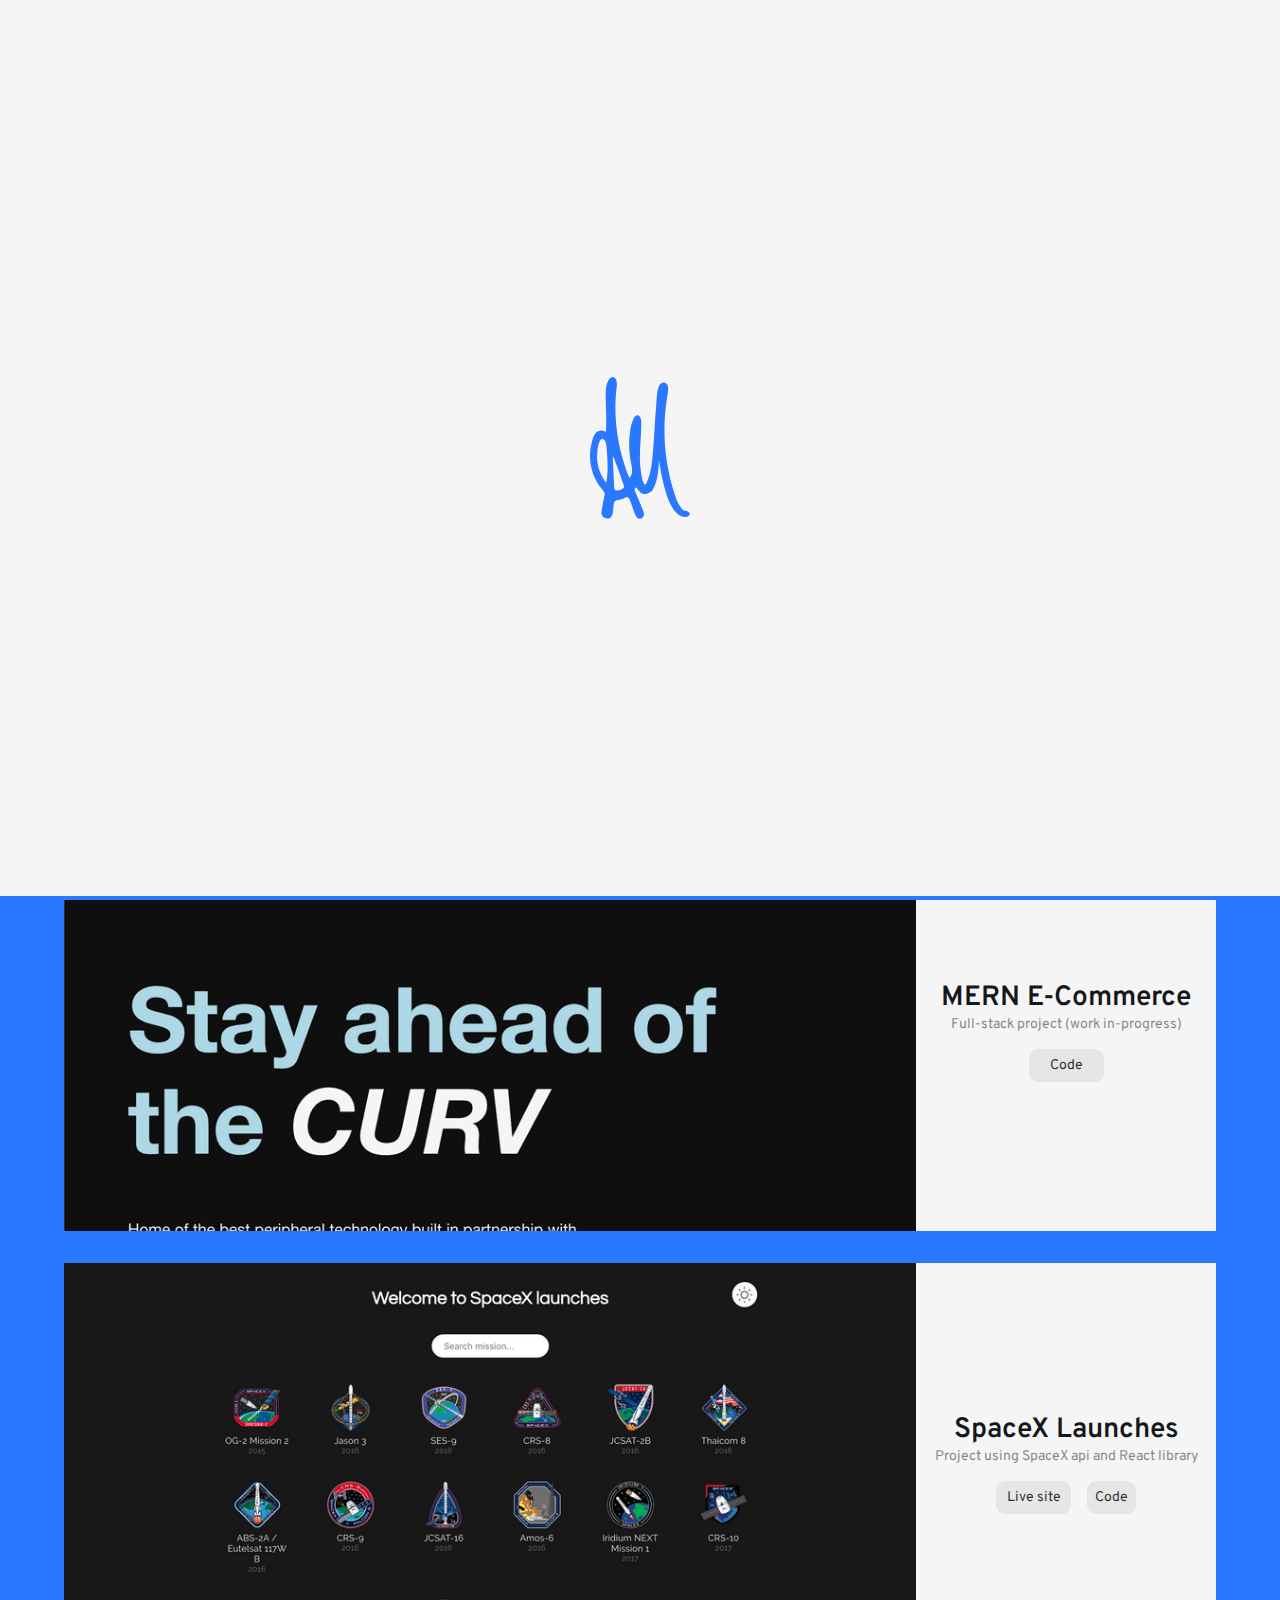
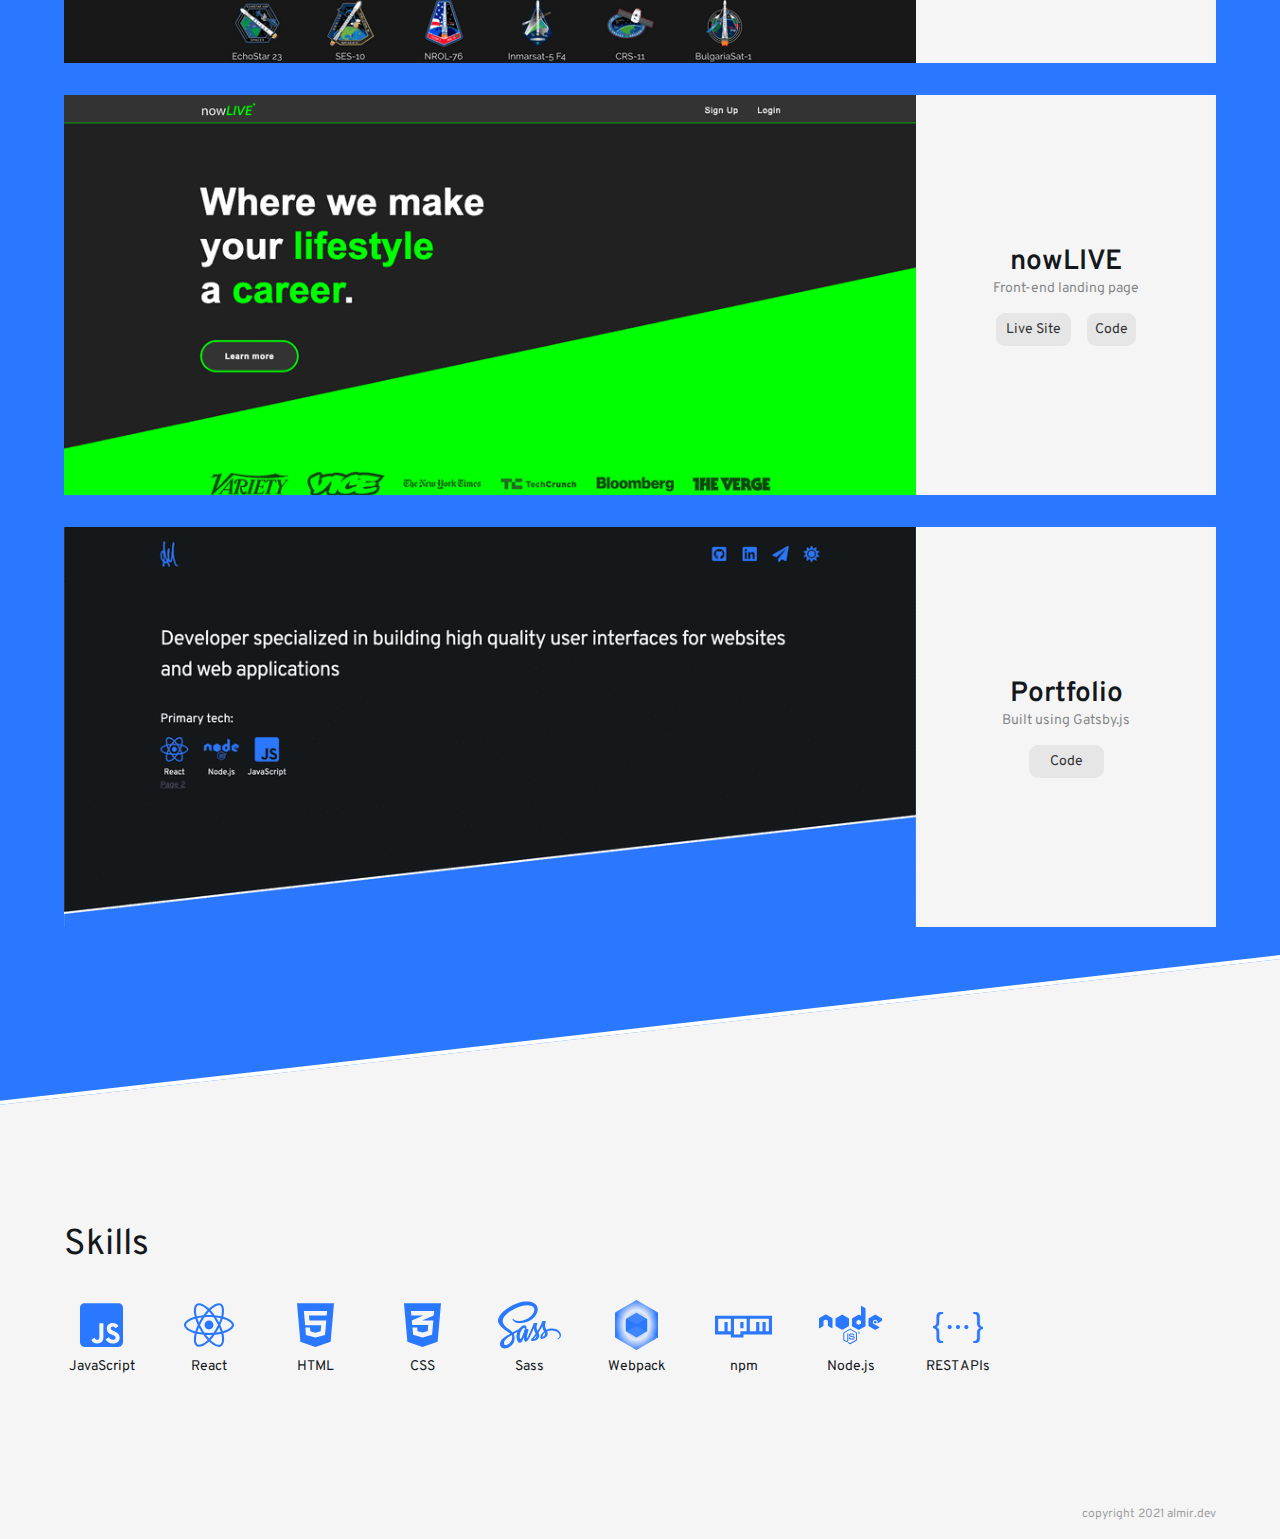
==== index.html @ 405a9d06 "Updates" ====
<!DOCTYPE html><html><head><meta charSet="utf-8"/><meta http-equiv="x-ua-compatible" content="ie=edge"/><meta name="viewport" content="width=device-width, initial-scale=1, shrink-to-fit=no"/><style data-href="/styles.0ea444a9c3478ee001cf.css" id="gatsby-global-css">*,:after,:before,body{margin:0;padding:0;box-sizing:border-box}body{font-family:Overpass,Roboto,Arial,Helvetica,sans-serif;scrollbar-width:none;-ms-overflow-style:none}::-webkit-scrollbar,html::-webkit-scrollbar{width:0;background:transparent}::-webkit-scrollbar{display:none}.notification{display:none}.copied{display:initial}</style><meta name="generator" content="Gatsby 2.27.5"/><title data-react-helmet="true">Almir</title><link data-react-helmet="true" rel="preconnect" href="https://fonts.gstatic.com"/><link data-react-helmet="true" href="https://fonts.googleapis.com/css2?family=Overpass:wght@300;400;600&amp;display=swap" rel="stylesheet"/><meta data-react-helmet="true" name="description" content="Almir - Web Developer"/><meta data-react-helmet="true" name="keywords" content="Almir - Web Developer"/><style data-styled="" data-styled-version="5.2.1">.dFbozr{width:100%;height:auto;position:fixed;z-index:10;top:0;left:0;right:0;background-color:#f5f5f5;-webkit-transform:translateY(-2rem);-ms-transform:translateY(-2rem);transform:translateY(-2rem);-webkit-transition:background-color 0.5s ease;transition:background-color 0.5s ease;}/*!sc*/
data-styled.g1[id="nav__Navbar-sc-1n5j9d6-0"]{content:"dFbozr,"}/*!sc*/
.gKmuTG{display:-webkit-box;display:-webkit-flex;display:-ms-flexbox;display:flex;width:90%;-webkit-box-pack:justify;-webkit-justify-content:space-between;-ms-flex-pack:justify;justify-content:space-between;-webkit-align-items:center;-webkit-box-align:center;-ms-flex-align:center;align-items:center;max-width:1300px;margin:0 auto;padding:32px 0 32px 0;-webkit-transform:translateY(1rem);-ms-transform:translateY(1rem);transform:translateY(1rem);}/*!sc*/
data-styled.g2[id="nav__Content-sc-1n5j9d6-1"]{content:"gKmuTG,"}/*!sc*/
.cDigur ul{display:grid;grid-template-columns:repeat(4,1fr);grid-template-rows:32px;justify-items:center;grid-gap:1.8rem;list-style:none;height:2rem;}/*!sc*/
.cDigur ul li{height:2rem;}/*!sc*/
.cDigur ul li img{width:auto;height:2rem;}/*!sc*/
.cDigur ul li img:hover{cursor:pointer;}/*!sc*/
.cDigur ul li button{all:unset;-webkit-tap-highlight-color:rgba(255,255,255,0);}/*!sc*/
.cDigur ul li button:hover{cursor:pointer;}/*!sc*/
data-styled.g3[id="nav__SocialsContainer-sc-1n5j9d6-2"]{content:"cDigur,"}/*!sc*/
.efFtAS{-webkit-tap-highlight-color:rgba(255,255,255,0);}/*!sc*/
.efFtAS img{width:2.4rem;height:2rem;}/*!sc*/
data-styled.g4[id="nav__Icon-sc-1n5j9d6-3"]{content:"efFtAS,"}/*!sc*/
.fJBoSM{max-width:1300px;width:90%;margin:0 auto;padding-top:12rem;position:relative;}/*!sc*/
.fJBoSM .header{font-size:28px;-webkit-letter-spacing:-1px;-moz-letter-spacing:-1px;-ms-letter-spacing:-1px;letter-spacing:-1px;}/*!sc*/
@media (min-width:768px){.fJBoSM .header{font-size:40px;}}/*!sc*/
data-styled.g5[id="hero__Head-ru86d-0"]{content:"fJBoSM,"}/*!sc*/
.etNbUP{padding-top:3rem;}/*!sc*/
.etNbUP span{font-size:18px;}/*!sc*/
.etNbUP ul{display:grid;list-style:none;grid-template-columns:repeat(3,65px);grid-gap:0.5rem;margin-top:1rem;justify-items:start;}/*!sc*/
.etNbUP ul li{display:grid;justify-items:center;grid-gap:4px;width:75px;}/*!sc*/
.etNbUP ul li img{height:45px;}/*!sc*/
.etNbUP ul li span{display:block;font-size:14px;}/*!sc*/
@media (min-width:768px){.etNbUP span{font-size:24px;}.etNbUP ul{grid-template-columns:repeat(3,70px);grid-gap:1rem;}.etNbUP ul li img{height:55px;}.etNbUP ul li span{font-size:14px;}}/*!sc*/
data-styled.g6[id="hero__Stack-ru86d-1"]{content:"etNbUP,"}/*!sc*/
.kmwaoM{all:unset;padding:0.5rem;font-size:14px;border-radius:9px;background:#e6e6e6;color:#333;}/*!sc*/
.kmwaoM:hover{cursor:pointer;}/*!sc*/
data-styled.g7[id="button__ButtonMode-u45i76-0"]{content:"kmwaoM,"}/*!sc*/
.iLmCaY{display:grid;grid-auto-flow:column;grid-template-columns:repeat(auto-fit,75px);grid-gap:1rem;padding-top:1rem;}/*!sc*/
data-styled.g8[id="styled-assets__ButtonsWrap-jb4aww-0"]{content:"iLmCaY,"}/*!sc*/
.bWrhYT{display:grid;grid-template-rows:300px 200px;}/*!sc*/
@media (min-width:650px){.bWrhYT{grid-template-rows:400px;grid-template-columns:1fr 300px;}}/*!sc*/
data-styled.g9[id="styled-assets__Container-jb4aww-1"]{content:"bWrhYT,"}/*!sc*/
.rBQge{background-color:#f5f5f5;-webkit-transition:0.5s background-color;transition:0.5s background-color;padding:1rem;display:-webkit-box;display:-webkit-flex;display:-ms-flexbox;display:flex;-webkit-flex-direction:column;-ms-flex-direction:column;flex-direction:column;-webkit-align-items:center;-webkit-box-align:center;-ms-flex-align:center;align-items:center;-webkit-box-pack:center;-webkit-justify-content:center;-ms-flex-pack:center;justify-content:center;text-align:center;}/*!sc*/
.rBQge span{font-size:28px;font-weight:600;}/*!sc*/
.rBQge p{opacity:0.5;font-size:14px;}/*!sc*/
data-styled.g10[id="styled-assets__ProjectContent-jb4aww-2"]{content:"rBQge,"}/*!sc*/
.fviEns{margin-top:6rem;position:relative;padding-bottom:2rem;}/*!sc*/
@media (min-width:768px){.fviEns{margin-top:3rem;}}/*!sc*/
.fviEns::before{content:"";position:absolute;top:0;left:0;right:0;display:block;height:100%;width:auto;-webkit-transform:skewY(-6.5deg);-ms-transform:skewY(-6.5deg);transform:skewY(-6.5deg);-webkit-transform-origin:100% 0;-ms-transform-origin:100% 0;transform-origin:100% 0;background-color:#2a78ff;border-top:4px solid #fff;border-bottom:4px solid #fff;}/*!sc*/
data-styled.g11[id="projects__Container-sc-1iat4i9-0"]{content:"fviEns,"}/*!sc*/
.cItFAR{width:90%;max-width:1300px;margin:0 auto;position:relative;z-index:2;padding-top:calc(2rem + 14vw);}/*!sc*/
data-styled.g12[id="projects__Wrapper-sc-1iat4i9-1"]{content:"cItFAR,"}/*!sc*/
.idewIt{display:block;font-size:28px;text-align:left;margin-bottom:4rem;}/*!sc*/
@media (min-width:768px){.idewIt{font-size:36px;}}/*!sc*/
data-styled.g13[id="projects__Heading-sc-1iat4i9-2"]{content:"idewIt,"}/*!sc*/
.hMDvUy{display:grid;grid-template-columns:1fr;grid-gap:2rem;}/*!sc*/
data-styled.g14[id="projects__ProjectsWrap-sc-1iat4i9-3"]{content:"hMDvUy,"}/*!sc*/
.kAxXBO{margin-top:8rem;}/*!sc*/
data-styled.g15[id="skills__Container-sc-1nkyhr8-0"]{content:"kAxXBO,"}/*!sc*/
.JyiTD{width:90%;max-width:1300px;margin:0 auto;padding-top:calc(2rem + 8vw);}/*!sc*/
data-styled.g16[id="skills__Wrapper-sc-1nkyhr8-1"]{content:"JyiTD,"}/*!sc*/
.clygHx{display:grid;grid-template-columns:repeat(auto-fit,75px);grid-gap:2rem;}/*!sc*/
data-styled.g17[id="skills__SkillsGrid-sc-1nkyhr8-2"]{content:"clygHx,"}/*!sc*/
.Rojbu{display:block;font-size:28px;text-align:left;margin-bottom:2rem;}/*!sc*/
@media (min-width:768px){.Rojbu{font-size:36px;}}/*!sc*/
data-styled.g18[id="skills__Heading-sc-1nkyhr8-3"]{content:"Rojbu,"}/*!sc*/
.bQwduM{display:grid;grid-template-rows:50px 1fr;height:75px;justify-items:center;grid-gap:0.5rem;font-size:14px;}/*!sc*/
.bQwduM img{height:50px;}/*!sc*/
data-styled.g19[id="skills__Skill-sc-1nkyhr8-4"]{content:"bQwduM,"}/*!sc*/
.kwZZJZ{margin-top:8rem;padding-bottom:1rem;}/*!sc*/
data-styled.g20[id="footer__Container-sc-1ugisb8-0"]{content:"kwZZJZ,"}/*!sc*/
.jkjzNr{width:90%;max-width:1300px;margin:0 auto;text-align:right;}/*!sc*/
.jkjzNr span{font-size:12px;opacity:0.4;}/*!sc*/
data-styled.g21[id="footer__Wrap-sc-1ugisb8-1"]{content:"jkjzNr,"}/*!sc*/
.hnCoug{position:fixed;z-index:20;top:0;left:0;right:0;bottom:0;background-color:#f5f5f5;display:-webkit-box;display:-webkit-flex;display:-ms-flexbox;display:flex;-webkit-align-items:center;-webkit-box-align:center;-ms-flex-align:center;align-items:center;-webkit-box-pack:center;-webkit-justify-content:center;-ms-flex-pack:center;justify-content:center;-webkit-transform:translateY(0);-ms-transform:translateY(0);transform:translateY(0);-webkit-transition:-webkit-transform 0.5s;-webkit-transition:transform 0.5s;transition:transform 0.5s;border-bottom:4px solid #2a78ff;}/*!sc*/
data-styled.g22[id="introScreen__Screen-hjzc0l-0"]{content:"hnCoug,"}/*!sc*/
.ihTrQw{-webkit-transition:background-color 0.5s ease,color 0.5s ease;transition:background-color 0.5s ease,color 0.5s ease;background-color:#f5f5f5;color:#14181c;}/*!sc*/
data-styled.g23[id="ThemeDiv__Container-q73h8j-0"]{content:"ihTrQw,"}/*!sc*/
</style><link rel="icon" href="/favicon-32x32.png?v=42f21dc66a4ad56c7e22379095849771" type="image/png"/><link rel="icon" href="/favicon.svg?v=42f21dc66a4ad56c7e22379095849771" type="image/svg+xml"/><link rel="manifest" href="/manifest.webmanifest" crossorigin="anonymous"/><meta name="theme-color" content="#2a78ff"/><link rel="apple-touch-icon" sizes="48x48" href="/icons/icon-48x48.png?v=42f21dc66a4ad56c7e22379095849771"/><link rel="apple-touch-icon" sizes="72x72" href="/icons/icon-72x72.png?v=42f21dc66a4ad56c7e22379095849771"/><link rel="apple-touch-icon" sizes="96x96" href="/icons/icon-96x96.png?v=42f21dc66a4ad56c7e22379095849771"/><link rel="apple-touch-icon" sizes="144x144" href="/icons/icon-144x144.png?v=42f21dc66a4ad56c7e22379095849771"/><link rel="apple-touch-icon" sizes="192x192" href="/icons/icon-192x192.png?v=42f21dc66a4ad56c7e22379095849771"/><link rel="apple-touch-icon" sizes="256x256" href="/icons/icon-256x256.png?v=42f21dc66a4ad56c7e22379095849771"/><link rel="apple-touch-icon" sizes="384x384" href="/icons/icon-384x384.png?v=42f21dc66a4ad56c7e22379095849771"/><link rel="apple-touch-icon" sizes="512x512" href="/icons/icon-512x512.png?v=42f21dc66a4ad56c7e22379095849771"/><link as="script" rel="preload" href="/webpack-runtime-e92326973feea7e84e9e.js"/><link as="script" rel="preload" href="/framework-06f646d936b841f99ebd.js"/><link as="script" rel="preload" href="/app-8b8d95434dd175d1482d.js"/><link as="script" rel="preload" href="/styles-c4fa86dfd4ad05097eee.js"/><link as="script" rel="preload" href="/component---src-pages-index-js-f85e0f60c18b948c8e84.js"/><link as="fetch" rel="preload" href="/page-data/index/page-data.json" crossorigin="anonymous"/><link as="fetch" rel="preload" href="/page-data/sq/d/2210771897.json" crossorigin="anonymous"/><link as="fetch" rel="preload" href="/page-data/sq/d/2334970985.json" crossorigin="anonymous"/><link as="fetch" rel="preload" href="/page-data/sq/d/2427146384.json" crossorigin="anonymous"/><link as="fetch" rel="preload" href="/page-data/sq/d/3706932574.json" crossorigin="anonymous"/><link as="fetch" rel="preload" href="/page-data/app-data.json" crossorigin="anonymous"/></head><body><div id="___gatsby"><div style="outline:none" tabindex="-1" id="gatsby-focus-wrapper"><nav class="nav__Navbar-sc-1n5j9d6-0 dFbozr"><div class="nav__Content-sc-1n5j9d6-1 gKmuTG"><img src="[data-uri]" alt="logo" height="auto" width="35px"/><div class="nav__SocialsContainer-sc-1n5j9d6-2 cDigur"><ul><li><a href="https://github.com/almirmujic" class="nav__Icon-sc-1n5j9d6-3 efFtAS"><img src="[data-uri]" alt="GitHub"/></a></li><li><span><a href="https://linkedin.com/in/almirmujic" class="nav__Icon-sc-1n5j9d6-3 efFtAS"><img src="[data-uri]" alt="LinkedIn"/></a></span></li><li><span><a href="mailto:contact.almir@gmail.com" class="nav__Icon-sc-1n5j9d6-3 efFtAS"><img src="[data-uri]" alt="Email"/></a></span></li><li><button><img src="[data-uri]" alt="Theme"/></button></li></ul></div></div></nav><main class="ThemeDiv__Container-q73h8j-0 ihTrQw"><div class="introScreen__Screen-hjzc0l-0 hnCoug"><img src="[data-uri]" alt="logo" height="auto" width="100px"/></div><div class="hero__Head-ru86d-0 fJBoSM"><span class="header">Developer specialized in building high quality user interfaces for websites and web applications</span><div class="hero__Stack-ru86d-1 etNbUP"><span>Primary tech:</span><ul><li><img src="[data-uri]" alt="JavaScript"/><span>JavaScript</span></li><li><img src="[data-uri]" alt="React"/><span>React</span></li><li><img src="[data-uri]" alt="CSS"/><span>CSS</span></li></ul></div></div><section class="projects__Container-sc-1iat4i9-0 fviEns"><div class="projects__Wrapper-sc-1iat4i9-1 cItFAR"><span class="projects__Heading-sc-1iat4i9-2 idewIt">Projects</span><div class="projects__ProjectsWrap-sc-1iat4i9-3 hMDvUy"><div class="styled-assets__Container-jb4aww-1 bWrhYT"><div class=" gatsby-image-wrapper" style="position:relative;overflow:hidden"><div aria-hidden="true" style="width:100%;padding-bottom:77.77777777777777%"></div><img aria-hidden="true" src="[data-uri]" alt="" style="position:absolute;top:0;left:0;width:100%;height:100%;object-fit:cover;object-position:top center;opacity:1;transition-delay:500ms;repeat:no-repeat"/><noscript><picture><source srcset="/static/a0fc2d00498391664fa56850d7836e83/7e7e9/mern-preview.png 225w,
/static/a0fc2d00498391664fa56850d7836e83/62b1f/mern-preview.png 450w,
/static/a0fc2d00498391664fa56850d7836e83/db955/mern-preview.png 900w,
/static/a0fc2d00498391664fa56850d7836e83/82360/mern-preview.png 1350w,
/static/a0fc2d00498391664fa56850d7836e83/bbee5/mern-preview.png 1800w,
/static/a0fc2d00498391664fa56850d7836e83/36ff2/mern-preview.png 2418w" sizes="(max-width: 900px) 100vw, 900px" /><img loading="lazy" sizes="(max-width: 900px) 100vw, 900px" srcset="/static/a0fc2d00498391664fa56850d7836e83/7e7e9/mern-preview.png 225w,
/static/a0fc2d00498391664fa56850d7836e83/62b1f/mern-preview.png 450w,
/static/a0fc2d00498391664fa56850d7836e83/db955/mern-preview.png 900w,
/static/a0fc2d00498391664fa56850d7836e83/82360/mern-preview.png 1350w,
/static/a0fc2d00498391664fa56850d7836e83/bbee5/mern-preview.png 1800w,
/static/a0fc2d00498391664fa56850d7836e83/36ff2/mern-preview.png 2418w" src="/static/a0fc2d00498391664fa56850d7836e83/db955/mern-preview.png" alt="" style="position:absolute;top:0;left:0;opacity:1;width:100%;height:100%;object-fit:cover;object-position:center"/></picture></noscript></div><div class="styled-assets__ProjectContent-jb4aww-2 rBQge"><span>MERN E-Commerce</span><p>Full-stack project (work in-progress)</p><div class="styled-assets__ButtonsWrap-jb4aww-0 iLmCaY"><a target="_blank" href="https://github.com/almirmujic/mern-ecommerce" class="button__ButtonMode-u45i76-0 kmwaoM">Code</a></div></div></div><div class="styled-assets__Container-jb4aww-1 bWrhYT"><div class=" gatsby-image-wrapper" style="position:relative;overflow:hidden"><div aria-hidden="true" style="width:100%;padding-bottom:56.44444444444444%"></div><img aria-hidden="true" src="[data-uri]" alt="" style="position:absolute;top:0;left:0;width:100%;height:100%;object-fit:cover;object-position:top center;opacity:1;transition-delay:500ms;repeat:no-repeat"/><noscript><picture><source srcset="/static/d17044ceb3f90a6afdc0ad690ac98e68/7e7e9/spacex-desk-dark.png 225w,
/static/d17044ceb3f90a6afdc0ad690ac98e68/62b1f/spacex-desk-dark.png 450w,
/static/d17044ceb3f90a6afdc0ad690ac98e68/db955/spacex-desk-dark.png 900w,
/static/d17044ceb3f90a6afdc0ad690ac98e68/82360/spacex-desk-dark.png 1350w,
/static/d17044ceb3f90a6afdc0ad690ac98e68/bbee5/spacex-desk-dark.png 1800w,
/static/d17044ceb3f90a6afdc0ad690ac98e68/01024/spacex-desk-dark.png 3068w" sizes="(max-width: 900px) 100vw, 900px" /><img loading="lazy" sizes="(max-width: 900px) 100vw, 900px" srcset="/static/d17044ceb3f90a6afdc0ad690ac98e68/7e7e9/spacex-desk-dark.png 225w,
/static/d17044ceb3f90a6afdc0ad690ac98e68/62b1f/spacex-desk-dark.png 450w,
/static/d17044ceb3f90a6afdc0ad690ac98e68/db955/spacex-desk-dark.png 900w,
/static/d17044ceb3f90a6afdc0ad690ac98e68/82360/spacex-desk-dark.png 1350w,
/static/d17044ceb3f90a6afdc0ad690ac98e68/bbee5/spacex-desk-dark.png 1800w,
/static/d17044ceb3f90a6afdc0ad690ac98e68/01024/spacex-desk-dark.png 3068w" src="/static/d17044ceb3f90a6afdc0ad690ac98e68/db955/spacex-desk-dark.png" alt="" style="position:absolute;top:0;left:0;opacity:1;width:100%;height:100%;object-fit:cover;object-position:center"/></picture></noscript></div><div class="styled-assets__ProjectContent-jb4aww-2 rBQge"><span>SpaceX Launches</span><p>Project using SpaceX api and React library</p><div class="styled-assets__ButtonsWrap-jb4aww-0 iLmCaY"><a target="_blank" href="https://spacex-launches1.netlify.app/" class="button__ButtonMode-u45i76-0 kmwaoM">Live site</a><a target="_blank" href="https://github.com/almirmujic/spacex-launches" class="button__ButtonMode-u45i76-0 kmwaoM">Code</a></div></div></div><div class="styled-assets__Container-jb4aww-1 bWrhYT"><div class=" gatsby-image-wrapper" style="position:relative;overflow:hidden"><div aria-hidden="true" style="width:100%;padding-bottom:115.1111111111111%"></div><img aria-hidden="true" src="[data-uri]" alt="" style="position:absolute;top:0;left:0;width:100%;height:100%;object-fit:cover;object-position:top center;opacity:1;transition-delay:500ms;repeat:no-repeat"/><noscript><picture><source srcset="/static/3b9de4e5335cfcaa37da18708362b2d5/7e7e9/nowLive-main.png 225w,
/static/3b9de4e5335cfcaa37da18708362b2d5/62b1f/nowLive-main.png 450w,
/static/3b9de4e5335cfcaa37da18708362b2d5/db955/nowLive-main.png 900w,
/static/3b9de4e5335cfcaa37da18708362b2d5/82360/nowLive-main.png 1350w,
/static/3b9de4e5335cfcaa37da18708362b2d5/98540/nowLive-main.png 1438w" sizes="(max-width: 900px) 100vw, 900px" /><img loading="lazy" sizes="(max-width: 900px) 100vw, 900px" srcset="/static/3b9de4e5335cfcaa37da18708362b2d5/7e7e9/nowLive-main.png 225w,
/static/3b9de4e5335cfcaa37da18708362b2d5/62b1f/nowLive-main.png 450w,
/static/3b9de4e5335cfcaa37da18708362b2d5/db955/nowLive-main.png 900w,
/static/3b9de4e5335cfcaa37da18708362b2d5/82360/nowLive-main.png 1350w,
/static/3b9de4e5335cfcaa37da18708362b2d5/98540/nowLive-main.png 1438w" src="/static/3b9de4e5335cfcaa37da18708362b2d5/db955/nowLive-main.png" alt="" style="position:absolute;top:0;left:0;opacity:1;width:100%;height:100%;object-fit:cover;object-position:center"/></picture></noscript></div><div class="styled-assets__ProjectContent-jb4aww-2 rBQge"><span>nowLIVE</span><p>Front-end landing page</p><div class="styled-assets__ButtonsWrap-jb4aww-0 iLmCaY"><a target="_blank" href="https://almir.dev/nowLIVE" class="button__ButtonMode-u45i76-0 kmwaoM">Live Site</a><a target="_blank" href="https://github.com/almirmujic/nowLIVE" class="button__ButtonMode-u45i76-0 kmwaoM">Code</a></div></div></div><div class="styled-assets__Container-jb4aww-1 bWrhYT"><div class=" gatsby-image-wrapper" style="position:relative;overflow:hidden"><div aria-hidden="true" style="width:100%;padding-bottom:55.55555555555556%"></div><img aria-hidden="true" src="[data-uri]" alt="" style="position:absolute;top:0;left:0;width:100%;height:100%;object-fit:cover;object-position:top left;opacity:1;transition-delay:500ms;repeat:no-repeat"/><noscript><picture><source srcset="/static/3ad87e4a18b41b51f62465b234bb1d8a/7e7e9/portfolio.png 225w,
/static/3ad87e4a18b41b51f62465b234bb1d8a/62b1f/portfolio.png 450w,
/static/3ad87e4a18b41b51f62465b234bb1d8a/db955/portfolio.png 900w,
/static/3ad87e4a18b41b51f62465b234bb1d8a/82360/portfolio.png 1350w,
/static/3ad87e4a18b41b51f62465b234bb1d8a/bbee5/portfolio.png 1800w,
/static/3ad87e4a18b41b51f62465b234bb1d8a/9cf1d/portfolio.png 3360w" sizes="(max-width: 900px) 100vw, 900px" /><img loading="lazy" sizes="(max-width: 900px) 100vw, 900px" srcset="/static/3ad87e4a18b41b51f62465b234bb1d8a/7e7e9/portfolio.png 225w,
/static/3ad87e4a18b41b51f62465b234bb1d8a/62b1f/portfolio.png 450w,
/static/3ad87e4a18b41b51f62465b234bb1d8a/db955/portfolio.png 900w,
/static/3ad87e4a18b41b51f62465b234bb1d8a/82360/portfolio.png 1350w,
/static/3ad87e4a18b41b51f62465b234bb1d8a/bbee5/portfolio.png 1800w,
/static/3ad87e4a18b41b51f62465b234bb1d8a/9cf1d/portfolio.png 3360w" src="/static/3ad87e4a18b41b51f62465b234bb1d8a/db955/portfolio.png" alt="" style="position:absolute;top:0;left:0;opacity:1;width:100%;height:100%;object-fit:cover;object-position:center"/></picture></noscript></div><div class="styled-assets__ProjectContent-jb4aww-2 rBQge"><span>Portfolio</span><p>Built using Gatsby.js</p><div class="styled-assets__ButtonsWrap-jb4aww-0 iLmCaY"><a target="_blank" href="https://github.com/almirmujic/almirmujic.github.io" class="button__ButtonMode-u45i76-0 kmwaoM">Code</a></div></div></div></div></div></section><section class="skills__Container-sc-1nkyhr8-0 kAxXBO"><div class="skills__Wrapper-sc-1nkyhr8-1 JyiTD"><span class="skills__Heading-sc-1nkyhr8-3 Rojbu">Skills</span><div class="skills__SkillsGrid-sc-1nkyhr8-2 clygHx"><div class="skills__Skill-sc-1nkyhr8-4 bQwduM"><img src="[data-uri]" alt="JavaScript" aria-label="JavaScript"/><span>JavaScript</span></div><div class="skills__Skill-sc-1nkyhr8-4 bQwduM"><img src="[data-uri]" alt="React" aria-label="React"/><span>React</span></div><div class="skills__Skill-sc-1nkyhr8-4 bQwduM"><img src="[data-uri]" alt="HTML" aria-label="HTML"/><span>HTML</span></div><div class="skills__Skill-sc-1nkyhr8-4 bQwduM"><img src="[data-uri]" alt="CSS" aria-label="CSS"/><span>CSS</span></div><div class="skills__Skill-sc-1nkyhr8-4 bQwduM"><img src="[data-uri]" alt="Sass" aria-label="Sass"/><span>Sass</span></div><div class="skills__Skill-sc-1nkyhr8-4 bQwduM"><img src="[data-uri]" alt="Webpack" aria-label="Webpack"/><span>Webpack</span></div><div class="skills__Skill-sc-1nkyhr8-4 bQwduM"><img src="[data-uri]" alt="npm" aria-label="npm"/><span>npm</span></div><div class="skills__Skill-sc-1nkyhr8-4 bQwduM"><img src="[data-uri]" alt="Node.js" aria-label="Node.js"/><span>Node.js</span></div><div class="skills__Skill-sc-1nkyhr8-4 bQwduM"><img src="[data-uri]" alt="REST APIs" aria-label="REST APIs"/><span>REST APIs</span></div></div></div></section><footer class="footer__Container-sc-1ugisb8-0 kwZZJZ"><div class="footer__Wrap-sc-1ugisb8-1 jkjzNr"><span>copyright 2021 almir.dev</span></div></footer></main></div><div id="gatsby-announcer" style="position:absolute;top:0;width:1px;height:1px;padding:0;overflow:hidden;clip:rect(0, 0, 0, 0);white-space:nowrap;border:0" aria-live="assertive" aria-atomic="true"></div></div><script id="gatsby-script-loader">/*<![CDATA[*/window.pagePath="/";/*]]>*/</script><script id="gatsby-chunk-mapping">/*<![CDATA[*/window.___chunkMapping={"polyfill":["/polyfill-92b076c0eec7a7a7a6c5.js"],"app":["/app-8b8d95434dd175d1482d.js"],"component---src-pages-404-js":["/component---src-pages-404-js-854ee252e2b29fa9b0ff.js"],"component---src-pages-index-js":["/component---src-pages-index-js-f85e0f60c18b948c8e84.js"]};/*]]>*/</script><script src="/polyfill-92b076c0eec7a7a7a6c5.js" nomodule=""></script><script src="/component---src-pages-index-js-f85e0f60c18b948c8e84.js" async=""></script><script src="/styles-c4fa86dfd4ad05097eee.js" async=""></script><script src="/app-8b8d95434dd175d1482d.js" async=""></script><script src="/framework-06f646d936b841f99ebd.js" async=""></script><script src="/webpack-runtime-e92326973feea7e84e9e.js" async=""></script></body></html>
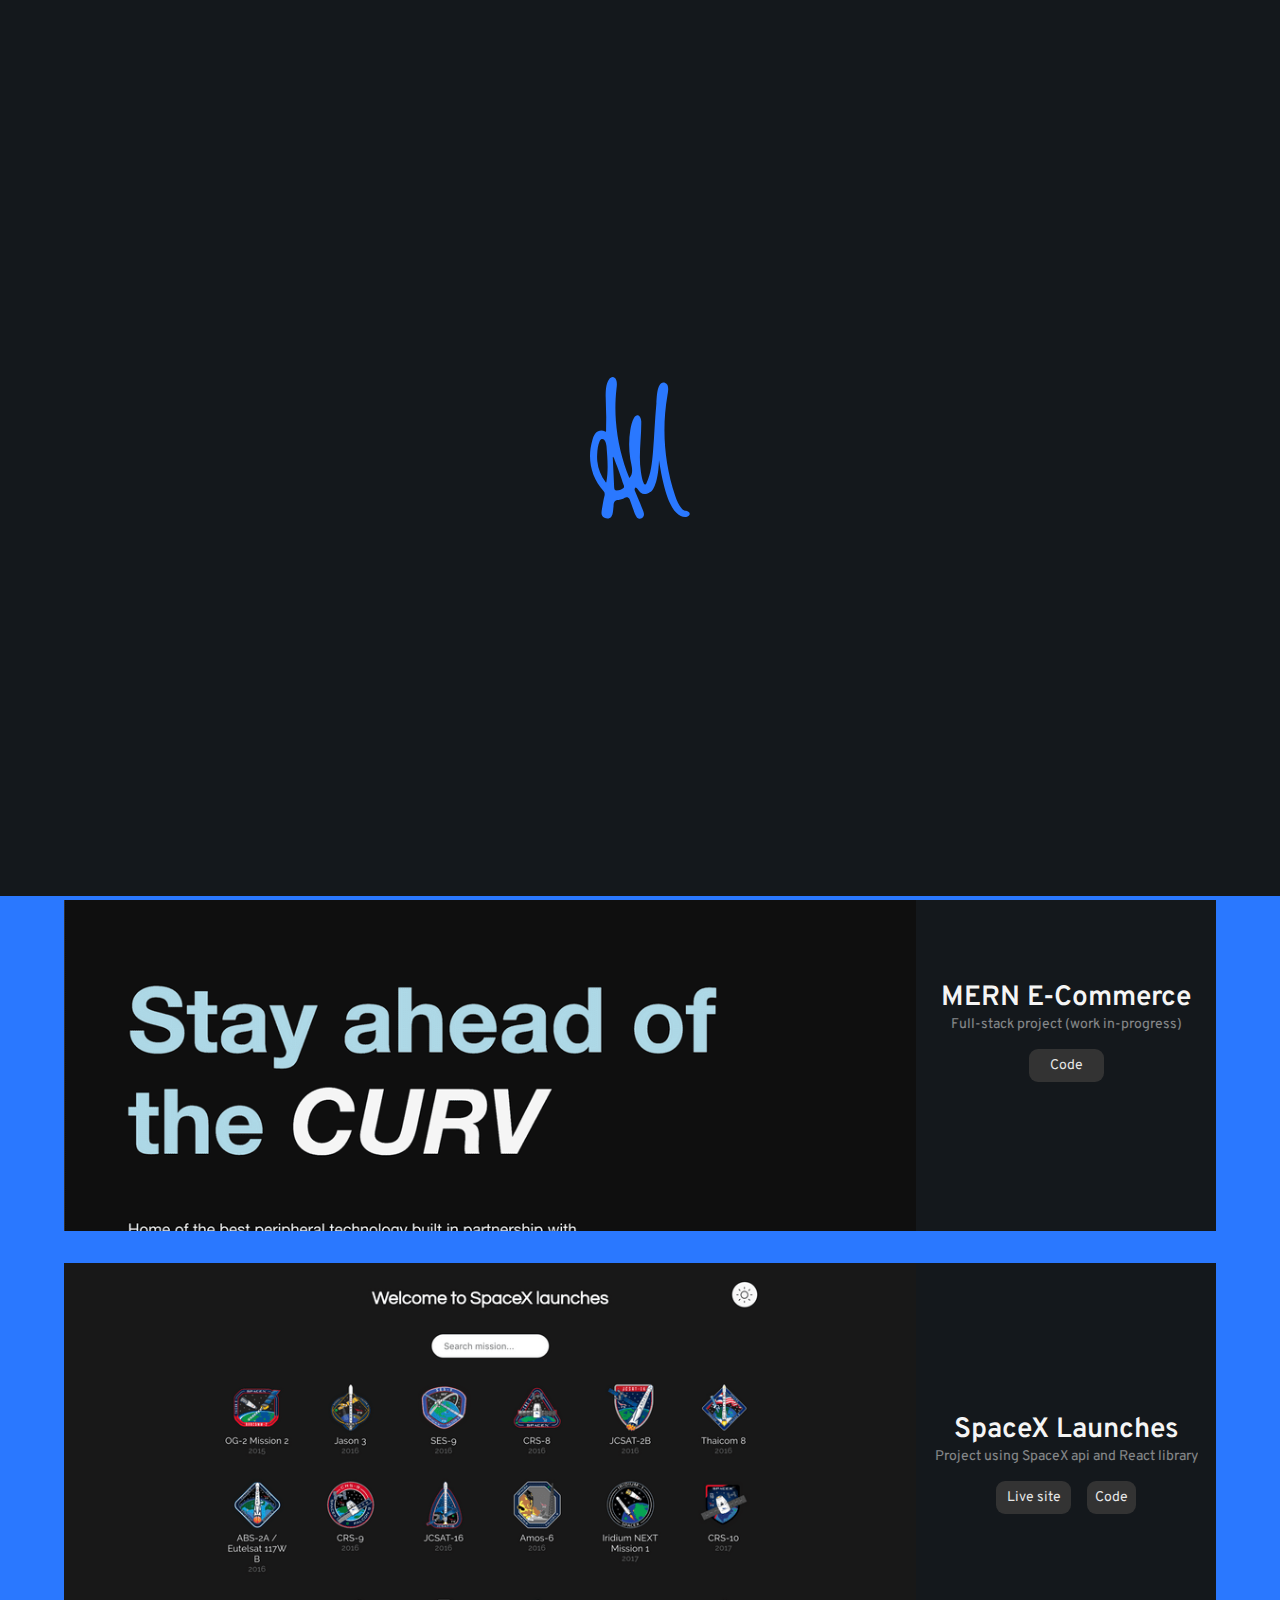
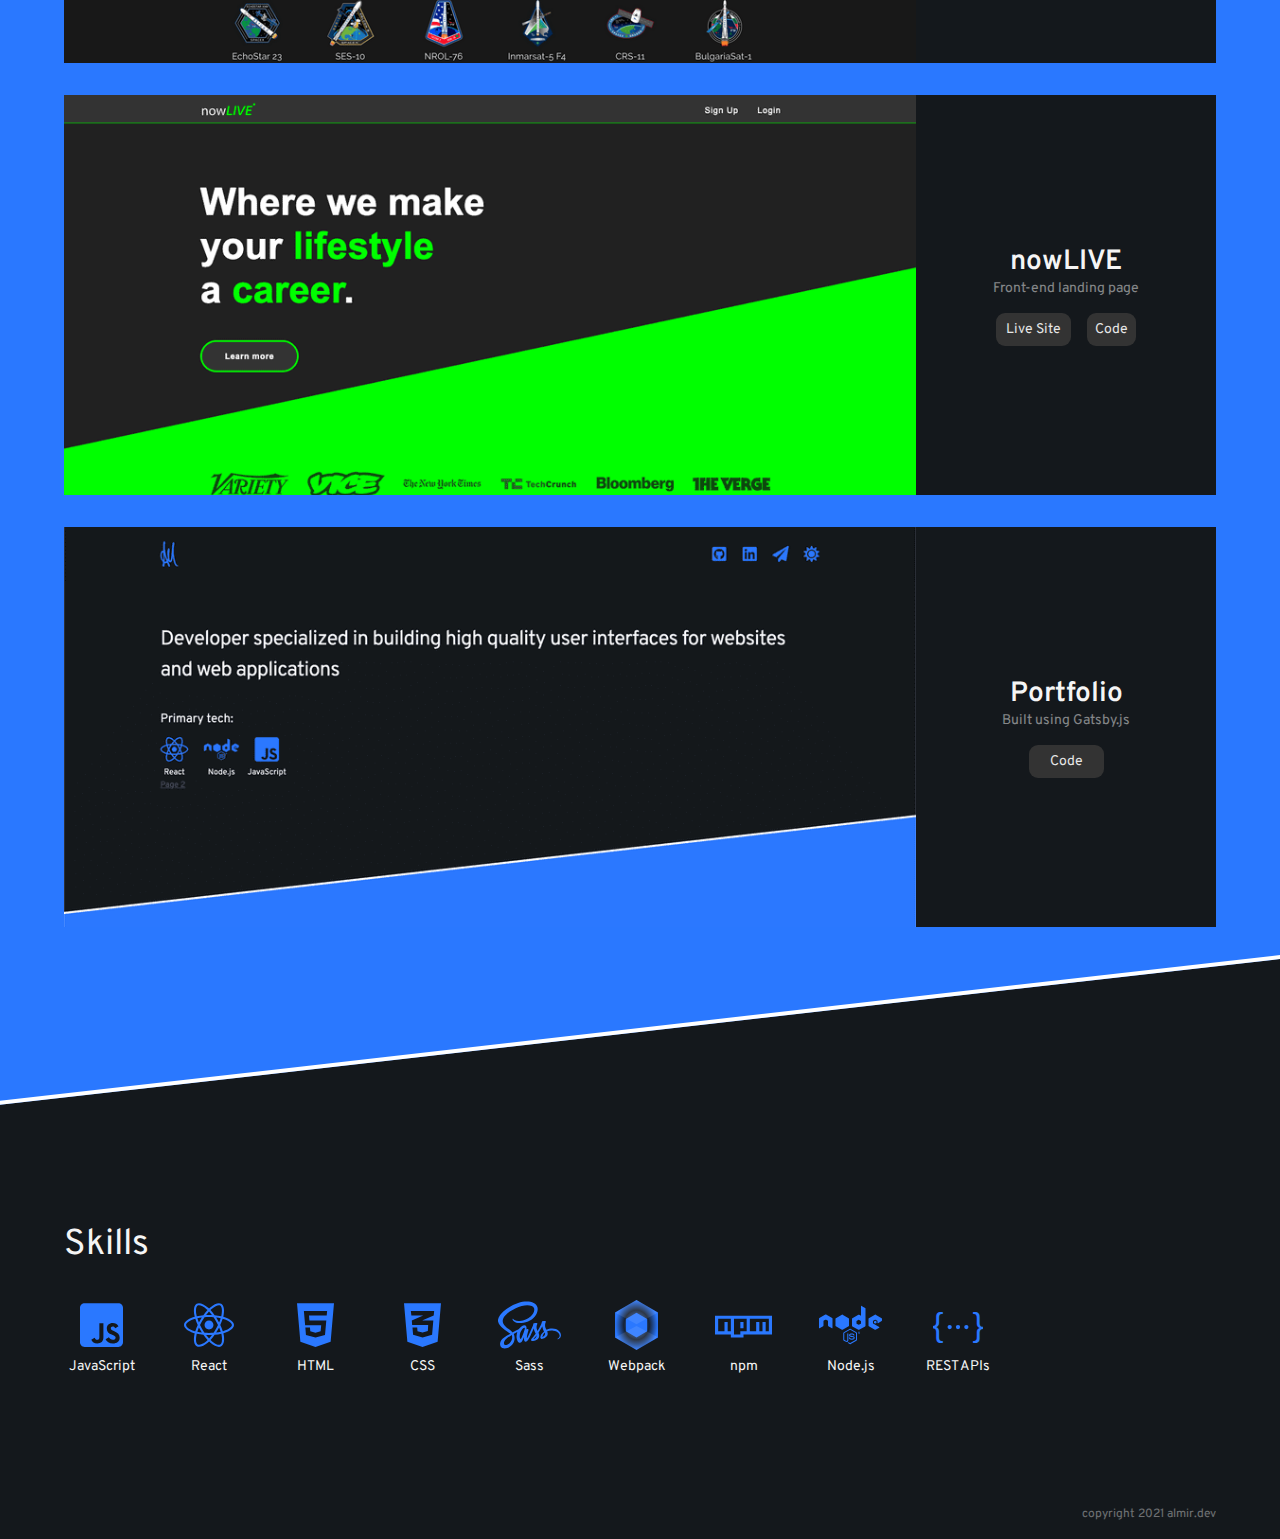
==== commit 426e94ac: "Updates" ====
--- a/index.html
+++ b/index.html
@@ -1,5 +1,5 @@
-<!DOCTYPE html><html><head><meta charSet="utf-8"/><meta http-equiv="x-ua-compatible" content="ie=edge"/><meta name="viewport" content="width=device-width, initial-scale=1, shrink-to-fit=no"/><style data-href="/styles.0ea444a9c3478ee001cf.css" id="gatsby-global-css">*,:after,:before,body{margin:0;padding:0;box-sizing:border-box}body{font-family:Overpass,Roboto,Arial,Helvetica,sans-serif;scrollbar-width:none;-ms-overflow-style:none}::-webkit-scrollbar,html::-webkit-scrollbar{width:0;background:transparent}::-webkit-scrollbar{display:none}.notification{display:none}.copied{display:initial}</style><meta name="generator" content="Gatsby 2.27.5"/><title data-react-helmet="true">Almir</title><link data-react-helmet="true" rel="preconnect" href="https://fonts.gstatic.com"/><link data-react-helmet="true" href="https://fonts.googleapis.com/css2?family=Overpass:wght@300;400;600&amp;display=swap" rel="stylesheet"/><meta data-react-helmet="true" name="description" content="Almir - Web Developer"/><meta data-react-helmet="true" name="keywords" content="Almir - Web Developer"/><style data-styled="" data-styled-version="5.2.1">.dFbozr{width:100%;height:auto;position:fixed;z-index:10;top:0;left:0;right:0;background-color:#f5f5f5;-webkit-transform:translateY(-2rem);-ms-transform:translateY(-2rem);transform:translateY(-2rem);-webkit-transition:background-color 0.5s ease;transition:background-color 0.5s ease;}/*!sc*/
-data-styled.g1[id="nav__Navbar-sc-1n5j9d6-0"]{content:"dFbozr,"}/*!sc*/
+<!DOCTYPE html><html><head><meta charSet="utf-8"/><meta http-equiv="x-ua-compatible" content="ie=edge"/><meta name="viewport" content="width=device-width, initial-scale=1, shrink-to-fit=no"/><style data-href="/styles.0ea444a9c3478ee001cf.css" id="gatsby-global-css">*,:after,:before,body{margin:0;padding:0;box-sizing:border-box}body{font-family:Overpass,Roboto,Arial,Helvetica,sans-serif;scrollbar-width:none;-ms-overflow-style:none}::-webkit-scrollbar,html::-webkit-scrollbar{width:0;background:transparent}::-webkit-scrollbar{display:none}.notification{display:none}.copied{display:initial}</style><meta name="generator" content="Gatsby 2.27.5"/><title data-react-helmet="true">Almir</title><link data-react-helmet="true" rel="preconnect" href="https://fonts.gstatic.com"/><link data-react-helmet="true" href="https://fonts.googleapis.com/css2?family=Overpass:wght@300;400;600&amp;display=swap" rel="stylesheet"/><meta data-react-helmet="true" name="description" content="Almir - Web Developer"/><meta data-react-helmet="true" name="keywords" content="Almir - Web Developer"/><style data-styled="" data-styled-version="5.2.1">.BpVlb{width:100%;height:auto;position:fixed;z-index:10;top:0;left:0;right:0;background-color:#14181cfc;-webkit-transform:translateY(-2rem);-ms-transform:translateY(-2rem);transform:translateY(-2rem);-webkit-transition:background-color 0.5s ease;transition:background-color 0.5s ease;}/*!sc*/
+data-styled.g1[id="nav__Navbar-sc-1n5j9d6-0"]{content:"BpVlb,"}/*!sc*/
 .gKmuTG{display:-webkit-box;display:-webkit-flex;display:-ms-flexbox;display:flex;width:90%;-webkit-box-pack:justify;-webkit-justify-content:space-between;-ms-flex-pack:justify;justify-content:space-between;-webkit-align-items:center;-webkit-box-align:center;-ms-flex-align:center;align-items:center;max-width:1300px;margin:0 auto;padding:32px 0 32px 0;-webkit-transform:translateY(1rem);-ms-transform:translateY(1rem);transform:translateY(1rem);}/*!sc*/
 data-styled.g2[id="nav__Content-sc-1n5j9d6-1"]{content:"gKmuTG,"}/*!sc*/
 .cDigur ul{display:grid;grid-template-columns:repeat(4,1fr);grid-template-rows:32px;justify-items:center;grid-gap:1.8rem;list-style:none;height:2rem;}/*!sc*/
@@ -24,18 +24,18 @@
 .etNbUP ul li span{display:block;font-size:14px;}/*!sc*/
 @media (min-width:768px){.etNbUP span{font-size:24px;}.etNbUP ul{grid-template-columns:repeat(3,70px);grid-gap:1rem;}.etNbUP ul li img{height:55px;}.etNbUP ul li span{font-size:14px;}}/*!sc*/
 data-styled.g6[id="hero__Stack-ru86d-1"]{content:"etNbUP,"}/*!sc*/
-.kmwaoM{all:unset;padding:0.5rem;font-size:14px;border-radius:9px;background:#e6e6e6;color:#333;}/*!sc*/
-.kmwaoM:hover{cursor:pointer;}/*!sc*/
-data-styled.g7[id="button__ButtonMode-u45i76-0"]{content:"kmwaoM,"}/*!sc*/
+.gXQqxY{all:unset;padding:0.5rem;font-size:14px;border-radius:9px;background:#333;color:#e6e6e6;}/*!sc*/
+.gXQqxY:hover{cursor:pointer;}/*!sc*/
+data-styled.g7[id="button__ButtonMode-u45i76-0"]{content:"gXQqxY,"}/*!sc*/
 .iLmCaY{display:grid;grid-auto-flow:column;grid-template-columns:repeat(auto-fit,75px);grid-gap:1rem;padding-top:1rem;}/*!sc*/
 data-styled.g8[id="styled-assets__ButtonsWrap-jb4aww-0"]{content:"iLmCaY,"}/*!sc*/
 .bWrhYT{display:grid;grid-template-rows:300px 200px;}/*!sc*/
 @media (min-width:650px){.bWrhYT{grid-template-rows:400px;grid-template-columns:1fr 300px;}}/*!sc*/
 data-styled.g9[id="styled-assets__Container-jb4aww-1"]{content:"bWrhYT,"}/*!sc*/
-.rBQge{background-color:#f5f5f5;-webkit-transition:0.5s background-color;transition:0.5s background-color;padding:1rem;display:-webkit-box;display:-webkit-flex;display:-ms-flexbox;display:flex;-webkit-flex-direction:column;-ms-flex-direction:column;flex-direction:column;-webkit-align-items:center;-webkit-box-align:center;-ms-flex-align:center;align-items:center;-webkit-box-pack:center;-webkit-justify-content:center;-ms-flex-pack:center;justify-content:center;text-align:center;}/*!sc*/
-.rBQge span{font-size:28px;font-weight:600;}/*!sc*/
-.rBQge p{opacity:0.5;font-size:14px;}/*!sc*/
-data-styled.g10[id="styled-assets__ProjectContent-jb4aww-2"]{content:"rBQge,"}/*!sc*/
+.iSahSr{background-color:#14181c;-webkit-transition:0.5s background-color;transition:0.5s background-color;padding:1rem;display:-webkit-box;display:-webkit-flex;display:-ms-flexbox;display:flex;-webkit-flex-direction:column;-ms-flex-direction:column;flex-direction:column;-webkit-align-items:center;-webkit-box-align:center;-ms-flex-align:center;align-items:center;-webkit-box-pack:center;-webkit-justify-content:center;-ms-flex-pack:center;justify-content:center;text-align:center;}/*!sc*/
+.iSahSr span{font-size:28px;font-weight:600;}/*!sc*/
+.iSahSr p{opacity:0.5;font-size:14px;}/*!sc*/
+data-styled.g10[id="styled-assets__ProjectContent-jb4aww-2"]{content:"iSahSr,"}/*!sc*/
 .fviEns{margin-top:6rem;position:relative;padding-bottom:2rem;}/*!sc*/
 @media (min-width:768px){.fviEns{margin-top:3rem;}}/*!sc*/
 .fviEns::before{content:"";position:absolute;top:0;left:0;right:0;display:block;height:100%;width:auto;-webkit-transform:skewY(-6.5deg);-ms-transform:skewY(-6.5deg);transform:skewY(-6.5deg);-webkit-transform-origin:100% 0;-ms-transform-origin:100% 0;transform-origin:100% 0;background-color:#2a78ff;border-top:4px solid #fff;border-bottom:4px solid #fff;}/*!sc*/
@@ -64,11 +64,11 @@
 .jkjzNr{width:90%;max-width:1300px;margin:0 auto;text-align:right;}/*!sc*/
 .jkjzNr span{font-size:12px;opacity:0.4;}/*!sc*/
 data-styled.g21[id="footer__Wrap-sc-1ugisb8-1"]{content:"jkjzNr,"}/*!sc*/
-.hnCoug{position:fixed;z-index:20;top:0;left:0;right:0;bottom:0;background-color:#f5f5f5;display:-webkit-box;display:-webkit-flex;display:-ms-flexbox;display:flex;-webkit-align-items:center;-webkit-box-align:center;-ms-flex-align:center;align-items:center;-webkit-box-pack:center;-webkit-justify-content:center;-ms-flex-pack:center;justify-content:center;-webkit-transform:translateY(0);-ms-transform:translateY(0);transform:translateY(0);-webkit-transition:-webkit-transform 0.5s;-webkit-transition:transform 0.5s;transition:transform 0.5s;border-bottom:4px solid #2a78ff;}/*!sc*/
-data-styled.g22[id="introScreen__Screen-hjzc0l-0"]{content:"hnCoug,"}/*!sc*/
-.ihTrQw{-webkit-transition:background-color 0.5s ease,color 0.5s ease;transition:background-color 0.5s ease,color 0.5s ease;background-color:#f5f5f5;color:#14181c;}/*!sc*/
-data-styled.g23[id="ThemeDiv__Container-q73h8j-0"]{content:"ihTrQw,"}/*!sc*/
-</style><link rel="icon" href="/favicon-32x32.png?v=42f21dc66a4ad56c7e22379095849771" type="image/png"/><link rel="icon" href="/favicon.svg?v=42f21dc66a4ad56c7e22379095849771" type="image/svg+xml"/><link rel="manifest" href="/manifest.webmanifest" crossorigin="anonymous"/><meta name="theme-color" content="#2a78ff"/><link rel="apple-touch-icon" sizes="48x48" href="/icons/icon-48x48.png?v=42f21dc66a4ad56c7e22379095849771"/><link rel="apple-touch-icon" sizes="72x72" href="/icons/icon-72x72.png?v=42f21dc66a4ad56c7e22379095849771"/><link rel="apple-touch-icon" sizes="96x96" href="/icons/icon-96x96.png?v=42f21dc66a4ad56c7e22379095849771"/><link rel="apple-touch-icon" sizes="144x144" href="/icons/icon-144x144.png?v=42f21dc66a4ad56c7e22379095849771"/><link rel="apple-touch-icon" sizes="192x192" href="/icons/icon-192x192.png?v=42f21dc66a4ad56c7e22379095849771"/><link rel="apple-touch-icon" sizes="256x256" href="/icons/icon-256x256.png?v=42f21dc66a4ad56c7e22379095849771"/><link rel="apple-touch-icon" sizes="384x384" href="/icons/icon-384x384.png?v=42f21dc66a4ad56c7e22379095849771"/><link rel="apple-touch-icon" sizes="512x512" href="/icons/icon-512x512.png?v=42f21dc66a4ad56c7e22379095849771"/><link as="script" rel="preload" href="/webpack-runtime-e92326973feea7e84e9e.js"/><link as="script" rel="preload" href="/framework-06f646d936b841f99ebd.js"/><link as="script" rel="preload" href="/app-8b8d95434dd175d1482d.js"/><link as="script" rel="preload" href="/styles-c4fa86dfd4ad05097eee.js"/><link as="script" rel="preload" href="/component---src-pages-index-js-f85e0f60c18b948c8e84.js"/><link as="fetch" rel="preload" href="/page-data/index/page-data.json" crossorigin="anonymous"/><link as="fetch" rel="preload" href="/page-data/sq/d/2210771897.json" crossorigin="anonymous"/><link as="fetch" rel="preload" href="/page-data/sq/d/2334970985.json" crossorigin="anonymous"/><link as="fetch" rel="preload" href="/page-data/sq/d/2427146384.json" crossorigin="anonymous"/><link as="fetch" rel="preload" href="/page-data/sq/d/3706932574.json" crossorigin="anonymous"/><link as="fetch" rel="preload" href="/page-data/app-data.json" crossorigin="anonymous"/></head><body><div id="___gatsby"><div style="outline:none" tabindex="-1" id="gatsby-focus-wrapper"><nav class="nav__Navbar-sc-1n5j9d6-0 dFbozr"><div class="nav__Content-sc-1n5j9d6-1 gKmuTG"><img src="[data-uri]" alt="logo" height="auto" width="35px"/><div class="nav__SocialsContainer-sc-1n5j9d6-2 cDigur"><ul><li><a href="https://github.com/almirmujic" class="nav__Icon-sc-1n5j9d6-3 efFtAS"><img src="[data-uri]" alt="GitHub"/></a></li><li><span><a href="https://linkedin.com/in/almirmujic" class="nav__Icon-sc-1n5j9d6-3 efFtAS"><img src="[data-uri]" alt="LinkedIn"/></a></span></li><li><span><a href="mailto:contact.almir@gmail.com" class="nav__Icon-sc-1n5j9d6-3 efFtAS"><img src="[data-uri]" alt="Email"/></a></span></li><li><button><img src="[data-uri]" alt="Theme"/></button></li></ul></div></div></nav><main class="ThemeDiv__Container-q73h8j-0 ihTrQw"><div class="introScreen__Screen-hjzc0l-0 hnCoug"><img src="[data-uri]" alt="logo" height="auto" width="100px"/></div><div class="hero__Head-ru86d-0 fJBoSM"><span class="header">Developer specialized in building high quality user interfaces for websites and web applications</span><div class="hero__Stack-ru86d-1 etNbUP"><span>Primary tech:</span><ul><li><img src="[data-uri]" alt="JavaScript"/><span>JavaScript</span></li><li><img src="[data-uri]" alt="React"/><span>React</span></li><li><img src="[data-uri]" alt="CSS"/><span>CSS</span></li></ul></div></div><section class="projects__Container-sc-1iat4i9-0 fviEns"><div class="projects__Wrapper-sc-1iat4i9-1 cItFAR"><span class="projects__Heading-sc-1iat4i9-2 idewIt">Projects</span><div class="projects__ProjectsWrap-sc-1iat4i9-3 hMDvUy"><div class="styled-assets__Container-jb4aww-1 bWrhYT"><div class=" gatsby-image-wrapper" style="position:relative;overflow:hidden"><div aria-hidden="true" style="width:100%;padding-bottom:77.77777777777777%"></div><img aria-hidden="true" src="[data-uri]" alt="" style="position:absolute;top:0;left:0;width:100%;height:100%;object-fit:cover;object-position:top center;opacity:1;transition-delay:500ms;repeat:no-repeat"/><noscript><picture><source srcset="/static/a0fc2d00498391664fa56850d7836e83/7e7e9/mern-preview.png 225w,
+.fpRriR{position:fixed;z-index:20;top:0;left:0;right:0;bottom:0;background-color:#14181c;display:-webkit-box;display:-webkit-flex;display:-ms-flexbox;display:flex;-webkit-align-items:center;-webkit-box-align:center;-ms-flex-align:center;align-items:center;-webkit-box-pack:center;-webkit-justify-content:center;-ms-flex-pack:center;justify-content:center;-webkit-transform:translateY(0);-ms-transform:translateY(0);transform:translateY(0);-webkit-transition:-webkit-transform 0.5s;-webkit-transition:transform 0.5s;transition:transform 0.5s;border-bottom:4px solid #2a78ff;}/*!sc*/
+data-styled.g22[id="introScreen__Screen-hjzc0l-0"]{content:"fpRriR,"}/*!sc*/
+.erDFiE{-webkit-transition:background-color 0.5s ease,color 0.5s ease;transition:background-color 0.5s ease,color 0.5s ease;background-color:#14181c;color:#f5f5f5;}/*!sc*/
+data-styled.g23[id="ThemeDiv__Container-q73h8j-0"]{content:"erDFiE,"}/*!sc*/
+</style><link rel="icon" href="/favicon-32x32.png?v=42f21dc66a4ad56c7e22379095849771" type="image/png"/><link rel="icon" href="/favicon.svg?v=42f21dc66a4ad56c7e22379095849771" type="image/svg+xml"/><link rel="manifest" href="/manifest.webmanifest" crossorigin="anonymous"/><meta name="theme-color" content="#2a78ff"/><link rel="apple-touch-icon" sizes="48x48" href="/icons/icon-48x48.png?v=42f21dc66a4ad56c7e22379095849771"/><link rel="apple-touch-icon" sizes="72x72" href="/icons/icon-72x72.png?v=42f21dc66a4ad56c7e22379095849771"/><link rel="apple-touch-icon" sizes="96x96" href="/icons/icon-96x96.png?v=42f21dc66a4ad56c7e22379095849771"/><link rel="apple-touch-icon" sizes="144x144" href="/icons/icon-144x144.png?v=42f21dc66a4ad56c7e22379095849771"/><link rel="apple-touch-icon" sizes="192x192" href="/icons/icon-192x192.png?v=42f21dc66a4ad56c7e22379095849771"/><link rel="apple-touch-icon" sizes="256x256" href="/icons/icon-256x256.png?v=42f21dc66a4ad56c7e22379095849771"/><link rel="apple-touch-icon" sizes="384x384" href="/icons/icon-384x384.png?v=42f21dc66a4ad56c7e22379095849771"/><link rel="apple-touch-icon" sizes="512x512" href="/icons/icon-512x512.png?v=42f21dc66a4ad56c7e22379095849771"/><link as="script" rel="preload" href="/webpack-runtime-e92326973feea7e84e9e.js"/><link as="script" rel="preload" href="/framework-06f646d936b841f99ebd.js"/><link as="script" rel="preload" href="/app-9b16930bcc9af4dcca7b.js"/><link as="script" rel="preload" href="/styles-c4fa86dfd4ad05097eee.js"/><link as="script" rel="preload" href="/component---src-pages-index-js-f85e0f60c18b948c8e84.js"/><link as="fetch" rel="preload" href="/page-data/index/page-data.json" crossorigin="anonymous"/><link as="fetch" rel="preload" href="/page-data/sq/d/2210771897.json" crossorigin="anonymous"/><link as="fetch" rel="preload" href="/page-data/sq/d/2334970985.json" crossorigin="anonymous"/><link as="fetch" rel="preload" href="/page-data/sq/d/2427146384.json" crossorigin="anonymous"/><link as="fetch" rel="preload" href="/page-data/sq/d/3706932574.json" crossorigin="anonymous"/><link as="fetch" rel="preload" href="/page-data/app-data.json" crossorigin="anonymous"/></head><body><div id="___gatsby"><div style="outline:none" tabindex="-1" id="gatsby-focus-wrapper"><nav class="nav__Navbar-sc-1n5j9d6-0 BpVlb"><div class="nav__Content-sc-1n5j9d6-1 gKmuTG"><img src="[data-uri]" alt="logo" height="auto" width="35px"/><div class="nav__SocialsContainer-sc-1n5j9d6-2 cDigur"><ul><li><a href="https://github.com/almirmujic" class="nav__Icon-sc-1n5j9d6-3 efFtAS"><img src="[data-uri]" alt="GitHub"/></a></li><li><span><a href="https://linkedin.com/in/almirmujic" class="nav__Icon-sc-1n5j9d6-3 efFtAS"><img src="[data-uri]" alt="LinkedIn"/></a></span></li><li><span><a href="mailto:contact.almir@gmail.com" class="nav__Icon-sc-1n5j9d6-3 efFtAS"><img src="[data-uri]" alt="Email"/></a></span></li><li><button><img src="[data-uri]" alt="Theme"/></button></li></ul></div></div></nav><main class="ThemeDiv__Container-q73h8j-0 erDFiE"><div class="introScreen__Screen-hjzc0l-0 fpRriR"><img src="[data-uri]" alt="logo" height="auto" width="100px"/></div><div class="hero__Head-ru86d-0 fJBoSM"><span class="header">Developer specialized in building high quality user interfaces for websites and web applications</span><div class="hero__Stack-ru86d-1 etNbUP"><span>Primary tech:</span><ul><li><img src="[data-uri]" alt="JavaScript"/><span>JavaScript</span></li><li><img src="[data-uri]" alt="React"/><span>React</span></li><li><img src="[data-uri]" alt="CSS"/><span>CSS</span></li></ul></div></div><section class="projects__Container-sc-1iat4i9-0 fviEns"><div class="projects__Wrapper-sc-1iat4i9-1 cItFAR"><span class="projects__Heading-sc-1iat4i9-2 idewIt">Projects</span><div class="projects__ProjectsWrap-sc-1iat4i9-3 hMDvUy"><div class="styled-assets__Container-jb4aww-1 bWrhYT"><div class=" gatsby-image-wrapper" style="position:relative;overflow:hidden"><div aria-hidden="true" style="width:100%;padding-bottom:77.77777777777777%"></div><img aria-hidden="true" src="[data-uri]" alt="" style="position:absolute;top:0;left:0;width:100%;height:100%;object-fit:cover;object-position:top center;opacity:1;transition-delay:500ms;repeat:no-repeat"/><noscript><picture><source srcset="/static/a0fc2d00498391664fa56850d7836e83/7e7e9/mern-preview.png 225w,
 /static/a0fc2d00498391664fa56850d7836e83/62b1f/mern-preview.png 450w,
 /static/a0fc2d00498391664fa56850d7836e83/db955/mern-preview.png 900w,
 /static/a0fc2d00498391664fa56850d7836e83/82360/mern-preview.png 1350w,
@@ -78,7 +78,7 @@
 /static/a0fc2d00498391664fa56850d7836e83/db955/mern-preview.png 900w,
 /static/a0fc2d00498391664fa56850d7836e83/82360/mern-preview.png 1350w,
 /static/a0fc2d00498391664fa56850d7836e83/bbee5/mern-preview.png 1800w,
-/static/a0fc2d00498391664fa56850d7836e83/36ff2/mern-preview.png 2418w" src="/static/a0fc2d00498391664fa56850d7836e83/db955/mern-preview.png" alt="" style="position:absolute;top:0;left:0;opacity:1;width:100%;height:100%;object-fit:cover;object-position:center"/></picture></noscript></div><div class="styled-assets__ProjectContent-jb4aww-2 rBQge"><span>MERN E-Commerce</span><p>Full-stack project (work in-progress)</p><div class="styled-assets__ButtonsWrap-jb4aww-0 iLmCaY"><a target="_blank" href="https://github.com/almirmujic/mern-ecommerce" class="button__ButtonMode-u45i76-0 kmwaoM">Code</a></div></div></div><div class="styled-assets__Container-jb4aww-1 bWrhYT"><div class=" gatsby-image-wrapper" style="position:relative;overflow:hidden"><div aria-hidden="true" style="width:100%;padding-bottom:56.44444444444444%"></div><img aria-hidden="true" src="[data-uri]" alt="" style="position:absolute;top:0;left:0;width:100%;height:100%;object-fit:cover;object-position:top center;opacity:1;transition-delay:500ms;repeat:no-repeat"/><noscript><picture><source srcset="/static/d17044ceb3f90a6afdc0ad690ac98e68/7e7e9/spacex-desk-dark.png 225w,
+/static/a0fc2d00498391664fa56850d7836e83/36ff2/mern-preview.png 2418w" src="/static/a0fc2d00498391664fa56850d7836e83/db955/mern-preview.png" alt="" style="position:absolute;top:0;left:0;opacity:1;width:100%;height:100%;object-fit:cover;object-position:center"/></picture></noscript></div><div class="styled-assets__ProjectContent-jb4aww-2 iSahSr"><span>MERN E-Commerce</span><p>Full-stack project (work in-progress)</p><div class="styled-assets__ButtonsWrap-jb4aww-0 iLmCaY"><a target="_blank" href="https://github.com/almirmujic/mern-ecommerce" class="button__ButtonMode-u45i76-0 gXQqxY">Code</a></div></div></div><div class="styled-assets__Container-jb4aww-1 bWrhYT"><div class=" gatsby-image-wrapper" style="position:relative;overflow:hidden"><div aria-hidden="true" style="width:100%;padding-bottom:56.44444444444444%"></div><img aria-hidden="true" src="[data-uri]" alt="" style="position:absolute;top:0;left:0;width:100%;height:100%;object-fit:cover;object-position:top center;opacity:1;transition-delay:500ms;repeat:no-repeat"/><noscript><picture><source srcset="/static/d17044ceb3f90a6afdc0ad690ac98e68/7e7e9/spacex-desk-dark.png 225w,
 /static/d17044ceb3f90a6afdc0ad690ac98e68/62b1f/spacex-desk-dark.png 450w,
 /static/d17044ceb3f90a6afdc0ad690ac98e68/db955/spacex-desk-dark.png 900w,
 /static/d17044ceb3f90a6afdc0ad690ac98e68/82360/spacex-desk-dark.png 1350w,
@@ -88,7 +88,7 @@
 /static/d17044ceb3f90a6afdc0ad690ac98e68/db955/spacex-desk-dark.png 900w,
 /static/d17044ceb3f90a6afdc0ad690ac98e68/82360/spacex-desk-dark.png 1350w,
 /static/d17044ceb3f90a6afdc0ad690ac98e68/bbee5/spacex-desk-dark.png 1800w,
-/static/d17044ceb3f90a6afdc0ad690ac98e68/01024/spacex-desk-dark.png 3068w" src="/static/d17044ceb3f90a6afdc0ad690ac98e68/db955/spacex-desk-dark.png" alt="" style="position:absolute;top:0;left:0;opacity:1;width:100%;height:100%;object-fit:cover;object-position:center"/></picture></noscript></div><div class="styled-assets__ProjectContent-jb4aww-2 rBQge"><span>SpaceX Launches</span><p>Project using SpaceX api and React library</p><div class="styled-assets__ButtonsWrap-jb4aww-0 iLmCaY"><a target="_blank" href="https://spacex-launches1.netlify.app/" class="button__ButtonMode-u45i76-0 kmwaoM">Live site</a><a target="_blank" href="https://github.com/almirmujic/spacex-launches" class="button__ButtonMode-u45i76-0 kmwaoM">Code</a></div></div></div><div class="styled-assets__Container-jb4aww-1 bWrhYT"><div class=" gatsby-image-wrapper" style="position:relative;overflow:hidden"><div aria-hidden="true" style="width:100%;padding-bottom:115.1111111111111%"></div><img aria-hidden="true" src="[data-uri]" alt="" style="position:absolute;top:0;left:0;width:100%;height:100%;object-fit:cover;object-position:top center;opacity:1;transition-delay:500ms;repeat:no-repeat"/><noscript><picture><source srcset="/static/3b9de4e5335cfcaa37da18708362b2d5/7e7e9/nowLive-main.png 225w,
+/static/d17044ceb3f90a6afdc0ad690ac98e68/01024/spacex-desk-dark.png 3068w" src="/static/d17044ceb3f90a6afdc0ad690ac98e68/db955/spacex-desk-dark.png" alt="" style="position:absolute;top:0;left:0;opacity:1;width:100%;height:100%;object-fit:cover;object-position:center"/></picture></noscript></div><div class="styled-assets__ProjectContent-jb4aww-2 iSahSr"><span>SpaceX Launches</span><p>Project using SpaceX api and React library</p><div class="styled-assets__ButtonsWrap-jb4aww-0 iLmCaY"><a target="_blank" href="https://spacex-launches1.netlify.app/" class="button__ButtonMode-u45i76-0 gXQqxY">Live site</a><a target="_blank" href="https://github.com/almirmujic/spacex-launches" class="button__ButtonMode-u45i76-0 gXQqxY">Code</a></div></div></div><div class="styled-assets__Container-jb4aww-1 bWrhYT"><div class=" gatsby-image-wrapper" style="position:relative;overflow:hidden"><div aria-hidden="true" style="width:100%;padding-bottom:115.1111111111111%"></div><img aria-hidden="true" src="[data-uri]" alt="" style="position:absolute;top:0;left:0;width:100%;height:100%;object-fit:cover;object-position:top center;opacity:1;transition-delay:500ms;repeat:no-repeat"/><noscript><picture><source srcset="/static/3b9de4e5335cfcaa37da18708362b2d5/7e7e9/nowLive-main.png 225w,
 /static/3b9de4e5335cfcaa37da18708362b2d5/62b1f/nowLive-main.png 450w,
 /static/3b9de4e5335cfcaa37da18708362b2d5/db955/nowLive-main.png 900w,
 /static/3b9de4e5335cfcaa37da18708362b2d5/82360/nowLive-main.png 1350w,
@@ -96,7 +96,7 @@
 /static/3b9de4e5335cfcaa37da18708362b2d5/62b1f/nowLive-main.png 450w,
 /static/3b9de4e5335cfcaa37da18708362b2d5/db955/nowLive-main.png 900w,
 /static/3b9de4e5335cfcaa37da18708362b2d5/82360/nowLive-main.png 1350w,
-/static/3b9de4e5335cfcaa37da18708362b2d5/98540/nowLive-main.png 1438w" src="/static/3b9de4e5335cfcaa37da18708362b2d5/db955/nowLive-main.png" alt="" style="position:absolute;top:0;left:0;opacity:1;width:100%;height:100%;object-fit:cover;object-position:center"/></picture></noscript></div><div class="styled-assets__ProjectContent-jb4aww-2 rBQge"><span>nowLIVE</span><p>Front-end landing page</p><div class="styled-assets__ButtonsWrap-jb4aww-0 iLmCaY"><a target="_blank" href="https://almir.dev/nowLIVE" class="button__ButtonMode-u45i76-0 kmwaoM">Live Site</a><a target="_blank" href="https://github.com/almirmujic/nowLIVE" class="button__ButtonMode-u45i76-0 kmwaoM">Code</a></div></div></div><div class="styled-assets__Container-jb4aww-1 bWrhYT"><div class=" gatsby-image-wrapper" style="position:relative;overflow:hidden"><div aria-hidden="true" style="width:100%;padding-bottom:55.55555555555556%"></div><img aria-hidden="true" src="[data-uri]" alt="" style="position:absolute;top:0;left:0;width:100%;height:100%;object-fit:cover;object-position:top left;opacity:1;transition-delay:500ms;repeat:no-repeat"/><noscript><picture><source srcset="/static/3ad87e4a18b41b51f62465b234bb1d8a/7e7e9/portfolio.png 225w,
+/static/3b9de4e5335cfcaa37da18708362b2d5/98540/nowLive-main.png 1438w" src="/static/3b9de4e5335cfcaa37da18708362b2d5/db955/nowLive-main.png" alt="" style="position:absolute;top:0;left:0;opacity:1;width:100%;height:100%;object-fit:cover;object-position:center"/></picture></noscript></div><div class="styled-assets__ProjectContent-jb4aww-2 iSahSr"><span>nowLIVE</span><p>Front-end landing page</p><div class="styled-assets__ButtonsWrap-jb4aww-0 iLmCaY"><a target="_blank" href="https://almir.dev/nowLIVE" class="button__ButtonMode-u45i76-0 gXQqxY">Live Site</a><a target="_blank" href="https://github.com/almirmujic/nowLIVE" class="button__ButtonMode-u45i76-0 gXQqxY">Code</a></div></div></div><div class="styled-assets__Container-jb4aww-1 bWrhYT"><div class=" gatsby-image-wrapper" style="position:relative;overflow:hidden"><div aria-hidden="true" style="width:100%;padding-bottom:55.55555555555556%"></div><img aria-hidden="true" src="[data-uri]" alt="" style="position:absolute;top:0;left:0;width:100%;height:100%;object-fit:cover;object-position:top left;opacity:1;transition-delay:500ms;repeat:no-repeat"/><noscript><picture><source srcset="/static/3ad87e4a18b41b51f62465b234bb1d8a/7e7e9/portfolio.png 225w,
 /static/3ad87e4a18b41b51f62465b234bb1d8a/62b1f/portfolio.png 450w,
 /static/3ad87e4a18b41b51f62465b234bb1d8a/db955/portfolio.png 900w,
 /static/3ad87e4a18b41b51f62465b234bb1d8a/82360/portfolio.png 1350w,
@@ -106,4 +106,4 @@
 /static/3ad87e4a18b41b51f62465b234bb1d8a/db955/portfolio.png 900w,
 /static/3ad87e4a18b41b51f62465b234bb1d8a/82360/portfolio.png 1350w,
 /static/3ad87e4a18b41b51f62465b234bb1d8a/bbee5/portfolio.png 1800w,
-/static/3ad87e4a18b41b51f62465b234bb1d8a/9cf1d/portfolio.png 3360w" src="/static/3ad87e4a18b41b51f62465b234bb1d8a/db955/portfolio.png" alt="" style="position:absolute;top:0;left:0;opacity:1;width:100%;height:100%;object-fit:cover;object-position:center"/></picture></noscript></div><div class="styled-assets__ProjectContent-jb4aww-2 rBQge"><span>Portfolio</span><p>Built using Gatsby.js</p><div class="styled-assets__ButtonsWrap-jb4aww-0 iLmCaY"><a target="_blank" href="https://github.com/almirmujic/almirmujic.github.io" class="button__ButtonMode-u45i76-0 kmwaoM">Code</a></div></div></div></div></div></section><section class="skills__Container-sc-1nkyhr8-0 kAxXBO"><div class="skills__Wrapper-sc-1nkyhr8-1 JyiTD"><span class="skills__Heading-sc-1nkyhr8-3 Rojbu">Skills</span><div class="skills__SkillsGrid-sc-1nkyhr8-2 clygHx"><div class="skills__Skill-sc-1nkyhr8-4 bQwduM"><img src="[data-uri]" alt="JavaScript" aria-label="JavaScript"/><span>JavaScript</span></div><div class="skills__Skill-sc-1nkyhr8-4 bQwduM"><img src="[data-uri]" alt="React" aria-label="React"/><span>React</span></div><div class="skills__Skill-sc-1nkyhr8-4 bQwduM"><img src="[data-uri]" alt="HTML" aria-label="HTML"/><span>HTML</span></div><div class="skills__Skill-sc-1nkyhr8-4 bQwduM"><img src="[data-uri]" alt="CSS" aria-label="CSS"/><span>CSS</span></div><div class="skills__Skill-sc-1nkyhr8-4 bQwduM"><img src="[data-uri]" alt="Sass" aria-label="Sass"/><span>Sass</span></div><div class="skills__Skill-sc-1nkyhr8-4 bQwduM"><img src="[data-uri]" alt="Webpack" aria-label="Webpack"/><span>Webpack</span></div><div class="skills__Skill-sc-1nkyhr8-4 bQwduM"><img src="[data-uri]" alt="npm" aria-label="npm"/><span>npm</span></div><div class="skills__Skill-sc-1nkyhr8-4 bQwduM"><img src="[data-uri]" alt="Node.js" aria-label="Node.js"/><span>Node.js</span></div><div class="skills__Skill-sc-1nkyhr8-4 bQwduM"><img src="[data-uri]" alt="REST APIs" aria-label="REST APIs"/><span>REST APIs</span></div></div></div></section><footer class="footer__Container-sc-1ugisb8-0 kwZZJZ"><div class="footer__Wrap-sc-1ugisb8-1 jkjzNr"><span>copyright 2021 almir.dev</span></div></footer></main></div><div id="gatsby-announcer" style="position:absolute;top:0;width:1px;height:1px;padding:0;overflow:hidden;clip:rect(0, 0, 0, 0);white-space:nowrap;border:0" aria-live="assertive" aria-atomic="true"></div></div><script id="gatsby-script-loader">/*<![CDATA[*/window.pagePath="/";/*]]>*/</script><script id="gatsby-chunk-mapping">/*<![CDATA[*/window.___chunkMapping={"polyfill":["/polyfill-92b076c0eec7a7a7a6c5.js"],"app":["/app-8b8d95434dd175d1482d.js"],"component---src-pages-404-js":["/component---src-pages-404-js-854ee252e2b29fa9b0ff.js"],"component---src-pages-index-js":["/component---src-pages-index-js-f85e0f60c18b948c8e84.js"]};/*]]>*/</script><script src="/polyfill-92b076c0eec7a7a7a6c5.js" nomodule=""></script><script src="/component---src-pages-index-js-f85e0f60c18b948c8e84.js" async=""></script><script src="/styles-c4fa86dfd4ad05097eee.js" async=""></script><script src="/app-8b8d95434dd175d1482d.js" async=""></script><script src="/framework-06f646d936b841f99ebd.js" async=""></script><script src="/webpack-runtime-e92326973feea7e84e9e.js" async=""></script></body></html>+/static/3ad87e4a18b41b51f62465b234bb1d8a/9cf1d/portfolio.png 3360w" src="/static/3ad87e4a18b41b51f62465b234bb1d8a/db955/portfolio.png" alt="" style="position:absolute;top:0;left:0;opacity:1;width:100%;height:100%;object-fit:cover;object-position:center"/></picture></noscript></div><div class="styled-assets__ProjectContent-jb4aww-2 iSahSr"><span>Portfolio</span><p>Built using Gatsby.js</p><div class="styled-assets__ButtonsWrap-jb4aww-0 iLmCaY"><a target="_blank" href="https://github.com/almirmujic/almirmujic.github.io" class="button__ButtonMode-u45i76-0 gXQqxY">Code</a></div></div></div></div></div></section><section class="skills__Container-sc-1nkyhr8-0 kAxXBO"><div class="skills__Wrapper-sc-1nkyhr8-1 JyiTD"><span class="skills__Heading-sc-1nkyhr8-3 Rojbu">Skills</span><div class="skills__SkillsGrid-sc-1nkyhr8-2 clygHx"><div class="skills__Skill-sc-1nkyhr8-4 bQwduM"><img src="[data-uri]" alt="JavaScript" aria-label="JavaScript"/><span>JavaScript</span></div><div class="skills__Skill-sc-1nkyhr8-4 bQwduM"><img src="[data-uri]" alt="React" aria-label="React"/><span>React</span></div><div class="skills__Skill-sc-1nkyhr8-4 bQwduM"><img src="[data-uri]" alt="HTML" aria-label="HTML"/><span>HTML</span></div><div class="skills__Skill-sc-1nkyhr8-4 bQwduM"><img src="[data-uri]" alt="CSS" aria-label="CSS"/><span>CSS</span></div><div class="skills__Skill-sc-1nkyhr8-4 bQwduM"><img src="[data-uri]" alt="Sass" aria-label="Sass"/><span>Sass</span></div><div class="skills__Skill-sc-1nkyhr8-4 bQwduM"><img src="[data-uri]" alt="Webpack" aria-label="Webpack"/><span>Webpack</span></div><div class="skills__Skill-sc-1nkyhr8-4 bQwduM"><img src="[data-uri]" alt="npm" aria-label="npm"/><span>npm</span></div><div class="skills__Skill-sc-1nkyhr8-4 bQwduM"><img src="[data-uri]" alt="Node.js" aria-label="Node.js"/><span>Node.js</span></div><div class="skills__Skill-sc-1nkyhr8-4 bQwduM"><img src="[data-uri]" alt="REST APIs" aria-label="REST APIs"/><span>REST APIs</span></div></div></div></section><footer class="footer__Container-sc-1ugisb8-0 kwZZJZ"><div class="footer__Wrap-sc-1ugisb8-1 jkjzNr"><span>copyright 2021 almir.dev</span></div></footer></main></div><div id="gatsby-announcer" style="position:absolute;top:0;width:1px;height:1px;padding:0;overflow:hidden;clip:rect(0, 0, 0, 0);white-space:nowrap;border:0" aria-live="assertive" aria-atomic="true"></div></div><script id="gatsby-script-loader">/*<![CDATA[*/window.pagePath="/";/*]]>*/</script><script id="gatsby-chunk-mapping">/*<![CDATA[*/window.___chunkMapping={"polyfill":["/polyfill-92b076c0eec7a7a7a6c5.js"],"app":["/app-9b16930bcc9af4dcca7b.js"],"component---src-pages-404-js":["/component---src-pages-404-js-854ee252e2b29fa9b0ff.js"],"component---src-pages-index-js":["/component---src-pages-index-js-f85e0f60c18b948c8e84.js"]};/*]]>*/</script><script src="/polyfill-92b076c0eec7a7a7a6c5.js" nomodule=""></script><script src="/component---src-pages-index-js-f85e0f60c18b948c8e84.js" async=""></script><script src="/styles-c4fa86dfd4ad05097eee.js" async=""></script><script src="/app-9b16930bcc9af4dcca7b.js" async=""></script><script src="/framework-06f646d936b841f99ebd.js" async=""></script><script src="/webpack-runtime-e92326973feea7e84e9e.js" async=""></script></body></html>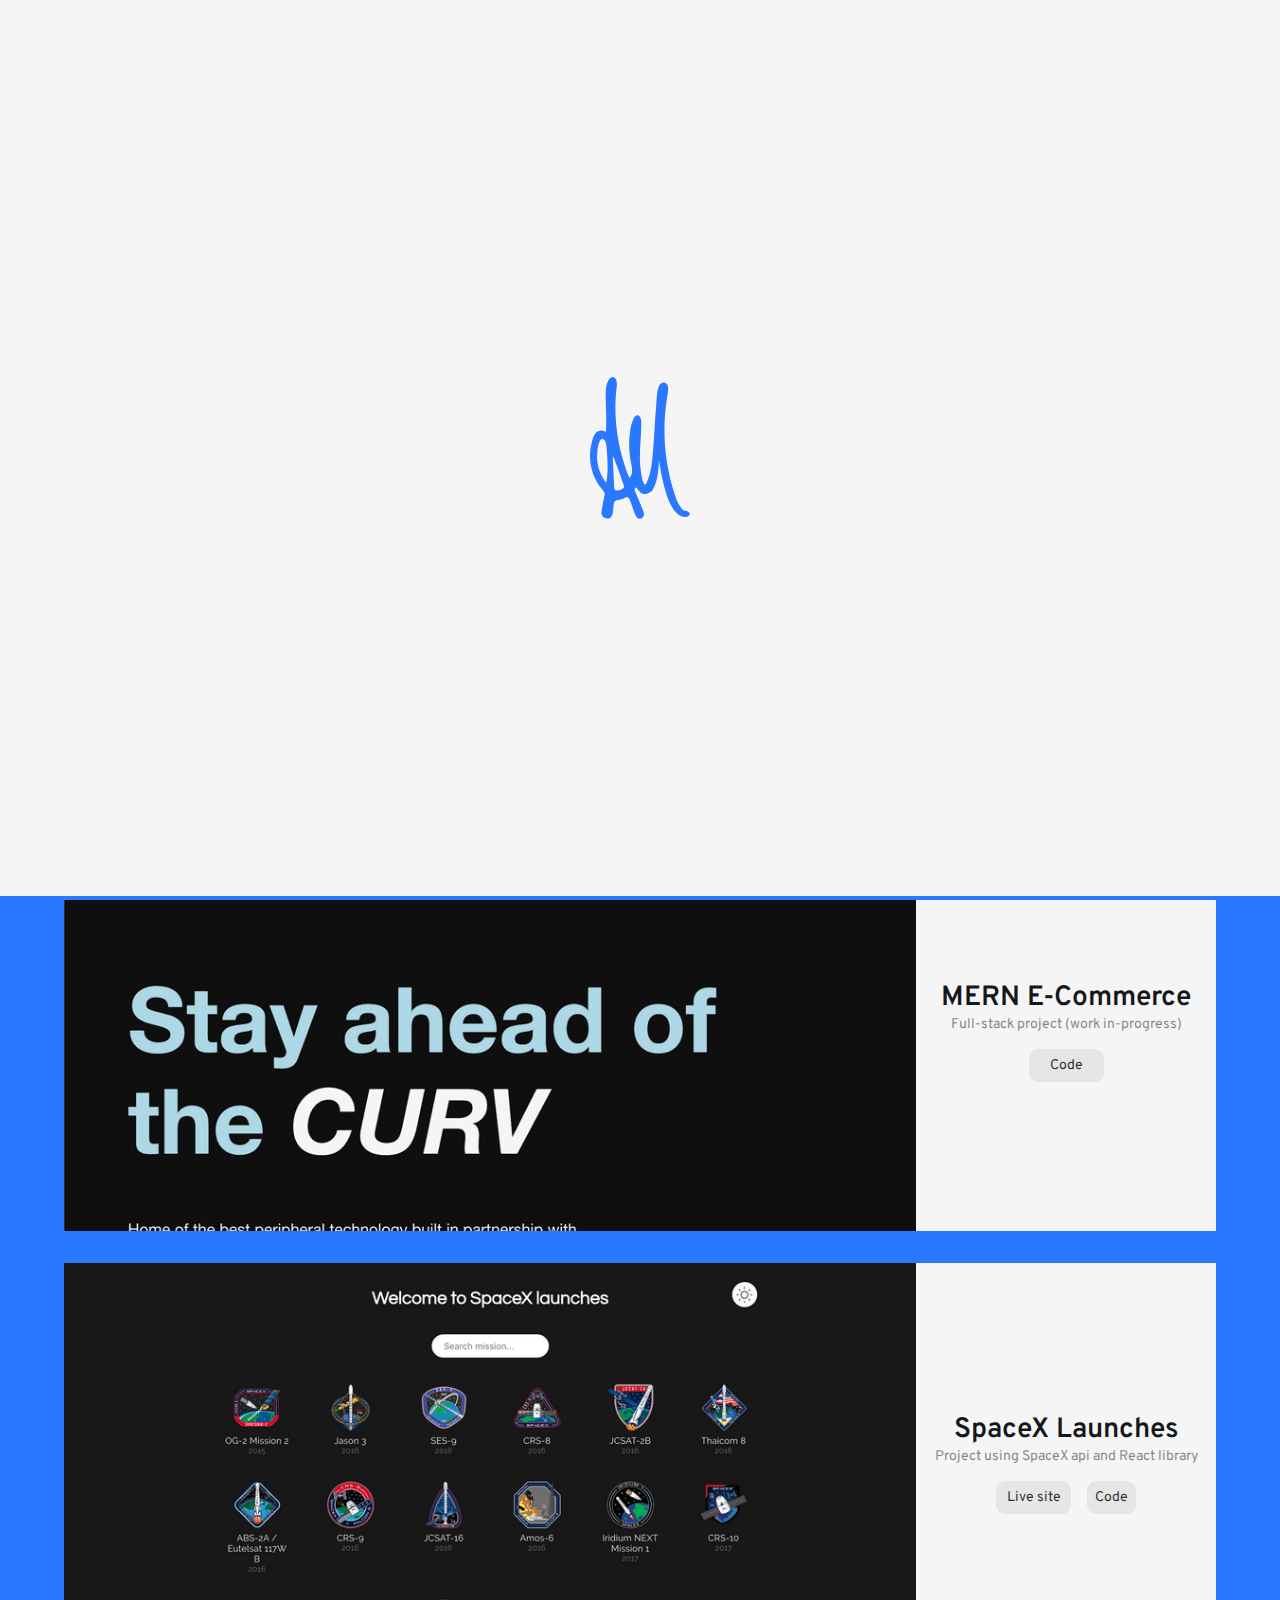
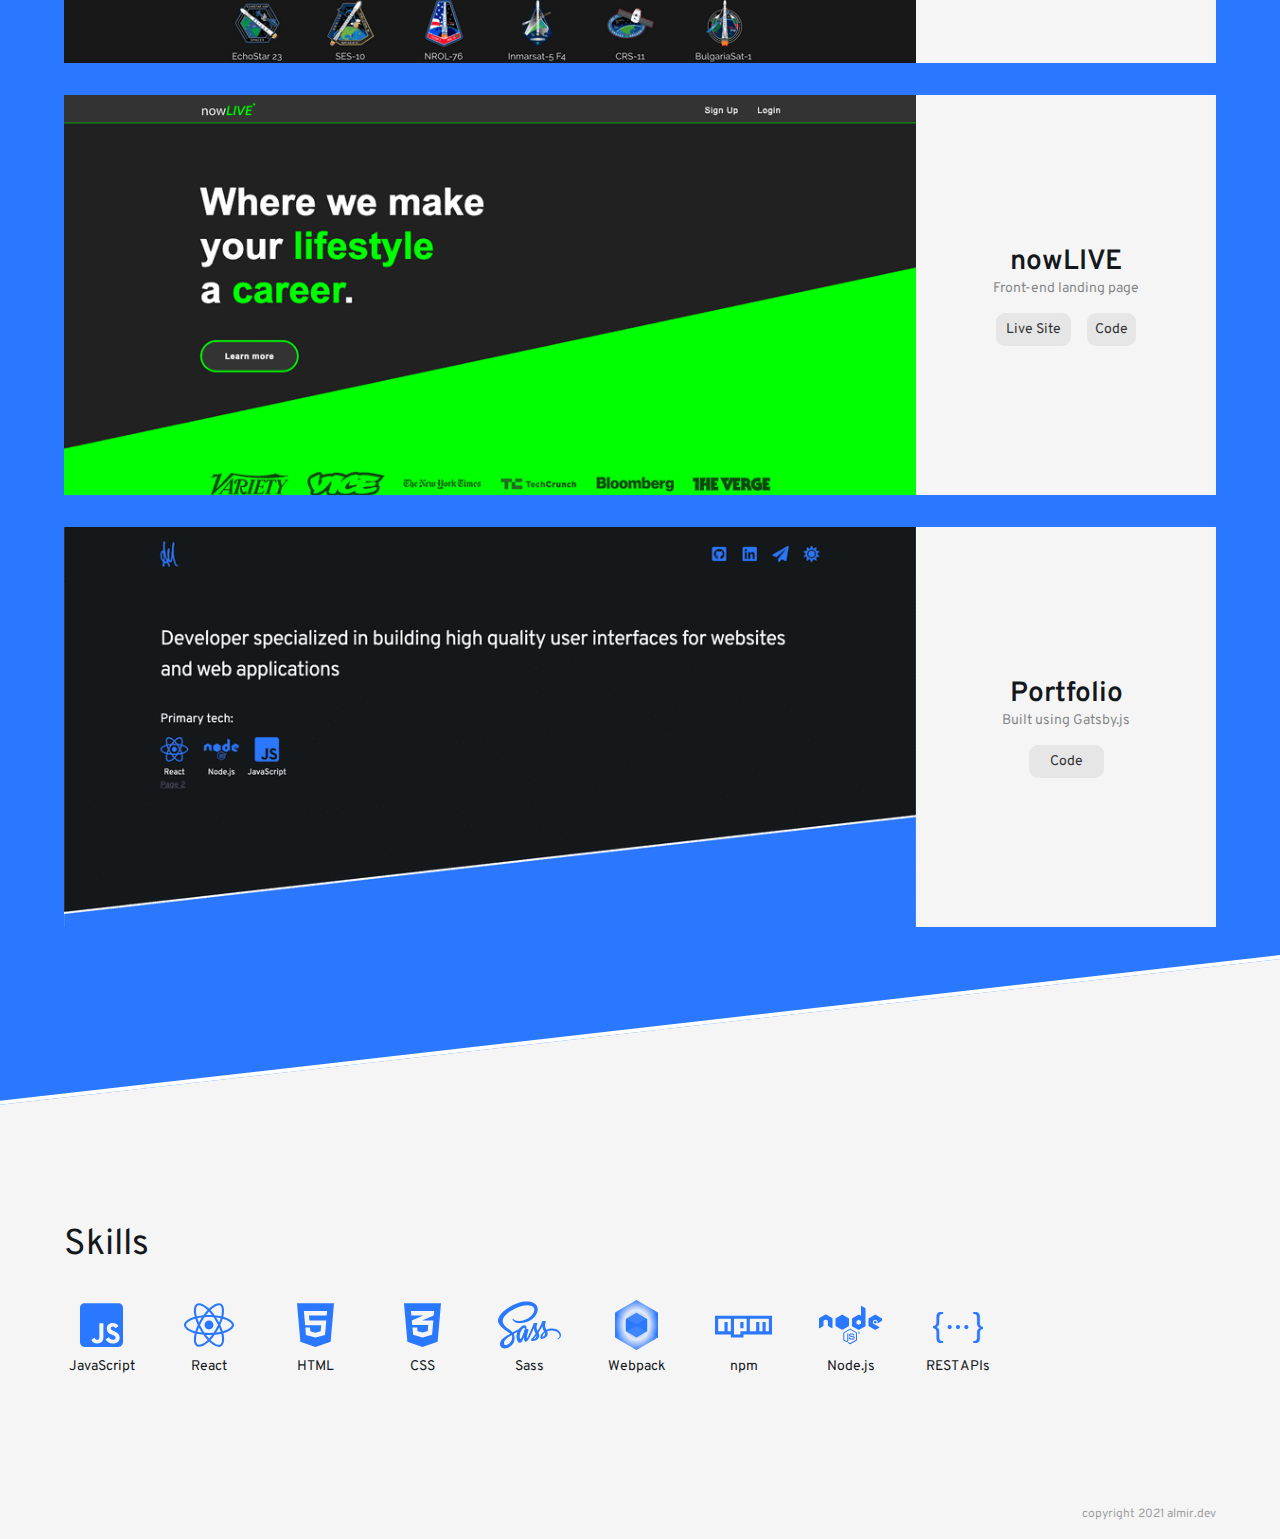
==== commit 715e420d: "Updates" ====
--- a/index.html
+++ b/index.html
@@ -1,5 +1,5 @@
-<!DOCTYPE html><html><head><meta charSet="utf-8"/><meta http-equiv="x-ua-compatible" content="ie=edge"/><meta name="viewport" content="width=device-width, initial-scale=1, shrink-to-fit=no"/><style data-href="/styles.0ea444a9c3478ee001cf.css" id="gatsby-global-css">*,:after,:before,body{margin:0;padding:0;box-sizing:border-box}body{font-family:Overpass,Roboto,Arial,Helvetica,sans-serif;scrollbar-width:none;-ms-overflow-style:none}::-webkit-scrollbar,html::-webkit-scrollbar{width:0;background:transparent}::-webkit-scrollbar{display:none}.notification{display:none}.copied{display:initial}</style><meta name="generator" content="Gatsby 2.27.5"/><title data-react-helmet="true">Almir</title><link data-react-helmet="true" rel="preconnect" href="https://fonts.gstatic.com"/><link data-react-helmet="true" href="https://fonts.googleapis.com/css2?family=Overpass:wght@300;400;600&amp;display=swap" rel="stylesheet"/><meta data-react-helmet="true" name="description" content="Almir - Web Developer"/><meta data-react-helmet="true" name="keywords" content="Almir - Web Developer"/><style data-styled="" data-styled-version="5.2.1">.BpVlb{width:100%;height:auto;position:fixed;z-index:10;top:0;left:0;right:0;background-color:#14181cfc;-webkit-transform:translateY(-2rem);-ms-transform:translateY(-2rem);transform:translateY(-2rem);-webkit-transition:background-color 0.5s ease;transition:background-color 0.5s ease;}/*!sc*/
-data-styled.g1[id="nav__Navbar-sc-1n5j9d6-0"]{content:"BpVlb,"}/*!sc*/
+<!DOCTYPE html><html><head><meta charSet="utf-8"/><meta http-equiv="x-ua-compatible" content="ie=edge"/><meta name="viewport" content="width=device-width, initial-scale=1, shrink-to-fit=no"/><style data-href="/styles.0ea444a9c3478ee001cf.css" id="gatsby-global-css">*,:after,:before,body{margin:0;padding:0;box-sizing:border-box}body{font-family:Overpass,Roboto,Arial,Helvetica,sans-serif;scrollbar-width:none;-ms-overflow-style:none}::-webkit-scrollbar,html::-webkit-scrollbar{width:0;background:transparent}::-webkit-scrollbar{display:none}.notification{display:none}.copied{display:initial}</style><meta name="generator" content="Gatsby 2.27.5"/><title data-react-helmet="true">Almir</title><link data-react-helmet="true" rel="preconnect" href="https://fonts.gstatic.com"/><link data-react-helmet="true" href="https://fonts.googleapis.com/css2?family=Overpass:wght@300;400;600&amp;display=swap" rel="stylesheet"/><meta data-react-helmet="true" name="description" content="Almir - Web Developer"/><meta data-react-helmet="true" name="keywords" content="Almir - Web Developer"/><style data-styled="" data-styled-version="5.2.1">.dFbozr{width:100%;height:auto;position:fixed;z-index:10;top:0;left:0;right:0;background-color:#f5f5f5;-webkit-transform:translateY(-2rem);-ms-transform:translateY(-2rem);transform:translateY(-2rem);-webkit-transition:background-color 0.5s ease;transition:background-color 0.5s ease;}/*!sc*/
+data-styled.g1[id="nav__Navbar-sc-1n5j9d6-0"]{content:"dFbozr,"}/*!sc*/
 .gKmuTG{display:-webkit-box;display:-webkit-flex;display:-ms-flexbox;display:flex;width:90%;-webkit-box-pack:justify;-webkit-justify-content:space-between;-ms-flex-pack:justify;justify-content:space-between;-webkit-align-items:center;-webkit-box-align:center;-ms-flex-align:center;align-items:center;max-width:1300px;margin:0 auto;padding:32px 0 32px 0;-webkit-transform:translateY(1rem);-ms-transform:translateY(1rem);transform:translateY(1rem);}/*!sc*/
 data-styled.g2[id="nav__Content-sc-1n5j9d6-1"]{content:"gKmuTG,"}/*!sc*/
 .cDigur ul{display:grid;grid-template-columns:repeat(4,1fr);grid-template-rows:32px;justify-items:center;grid-gap:1.8rem;list-style:none;height:2rem;}/*!sc*/
@@ -24,18 +24,18 @@
 .etNbUP ul li span{display:block;font-size:14px;}/*!sc*/
 @media (min-width:768px){.etNbUP span{font-size:24px;}.etNbUP ul{grid-template-columns:repeat(3,70px);grid-gap:1rem;}.etNbUP ul li img{height:55px;}.etNbUP ul li span{font-size:14px;}}/*!sc*/
 data-styled.g6[id="hero__Stack-ru86d-1"]{content:"etNbUP,"}/*!sc*/
-.gXQqxY{all:unset;padding:0.5rem;font-size:14px;border-radius:9px;background:#333;color:#e6e6e6;}/*!sc*/
-.gXQqxY:hover{cursor:pointer;}/*!sc*/
-data-styled.g7[id="button__ButtonMode-u45i76-0"]{content:"gXQqxY,"}/*!sc*/
+.kmwaoM{all:unset;padding:0.5rem;font-size:14px;border-radius:9px;background:#e6e6e6;color:#333;}/*!sc*/
+.kmwaoM:hover{cursor:pointer;}/*!sc*/
+data-styled.g7[id="button__ButtonMode-u45i76-0"]{content:"kmwaoM,"}/*!sc*/
 .iLmCaY{display:grid;grid-auto-flow:column;grid-template-columns:repeat(auto-fit,75px);grid-gap:1rem;padding-top:1rem;}/*!sc*/
 data-styled.g8[id="styled-assets__ButtonsWrap-jb4aww-0"]{content:"iLmCaY,"}/*!sc*/
 .bWrhYT{display:grid;grid-template-rows:300px 200px;}/*!sc*/
 @media (min-width:650px){.bWrhYT{grid-template-rows:400px;grid-template-columns:1fr 300px;}}/*!sc*/
 data-styled.g9[id="styled-assets__Container-jb4aww-1"]{content:"bWrhYT,"}/*!sc*/
-.iSahSr{background-color:#14181c;-webkit-transition:0.5s background-color;transition:0.5s background-color;padding:1rem;display:-webkit-box;display:-webkit-flex;display:-ms-flexbox;display:flex;-webkit-flex-direction:column;-ms-flex-direction:column;flex-direction:column;-webkit-align-items:center;-webkit-box-align:center;-ms-flex-align:center;align-items:center;-webkit-box-pack:center;-webkit-justify-content:center;-ms-flex-pack:center;justify-content:center;text-align:center;}/*!sc*/
-.iSahSr span{font-size:28px;font-weight:600;}/*!sc*/
-.iSahSr p{opacity:0.5;font-size:14px;}/*!sc*/
-data-styled.g10[id="styled-assets__ProjectContent-jb4aww-2"]{content:"iSahSr,"}/*!sc*/
+.rBQge{background-color:#f5f5f5;-webkit-transition:0.5s background-color;transition:0.5s background-color;padding:1rem;display:-webkit-box;display:-webkit-flex;display:-ms-flexbox;display:flex;-webkit-flex-direction:column;-ms-flex-direction:column;flex-direction:column;-webkit-align-items:center;-webkit-box-align:center;-ms-flex-align:center;align-items:center;-webkit-box-pack:center;-webkit-justify-content:center;-ms-flex-pack:center;justify-content:center;text-align:center;}/*!sc*/
+.rBQge span{font-size:28px;font-weight:600;}/*!sc*/
+.rBQge p{opacity:0.5;font-size:14px;}/*!sc*/
+data-styled.g10[id="styled-assets__ProjectContent-jb4aww-2"]{content:"rBQge,"}/*!sc*/
 .fviEns{margin-top:6rem;position:relative;padding-bottom:2rem;}/*!sc*/
 @media (min-width:768px){.fviEns{margin-top:3rem;}}/*!sc*/
 .fviEns::before{content:"";position:absolute;top:0;left:0;right:0;display:block;height:100%;width:auto;-webkit-transform:skewY(-6.5deg);-ms-transform:skewY(-6.5deg);transform:skewY(-6.5deg);-webkit-transform-origin:100% 0;-ms-transform-origin:100% 0;transform-origin:100% 0;background-color:#2a78ff;border-top:4px solid #fff;border-bottom:4px solid #fff;}/*!sc*/
@@ -64,11 +64,11 @@
 .jkjzNr{width:90%;max-width:1300px;margin:0 auto;text-align:right;}/*!sc*/
 .jkjzNr span{font-size:12px;opacity:0.4;}/*!sc*/
 data-styled.g21[id="footer__Wrap-sc-1ugisb8-1"]{content:"jkjzNr,"}/*!sc*/
-.fpRriR{position:fixed;z-index:20;top:0;left:0;right:0;bottom:0;background-color:#14181c;display:-webkit-box;display:-webkit-flex;display:-ms-flexbox;display:flex;-webkit-align-items:center;-webkit-box-align:center;-ms-flex-align:center;align-items:center;-webkit-box-pack:center;-webkit-justify-content:center;-ms-flex-pack:center;justify-content:center;-webkit-transform:translateY(0);-ms-transform:translateY(0);transform:translateY(0);-webkit-transition:-webkit-transform 0.5s;-webkit-transition:transform 0.5s;transition:transform 0.5s;border-bottom:4px solid #2a78ff;}/*!sc*/
-data-styled.g22[id="introScreen__Screen-hjzc0l-0"]{content:"fpRriR,"}/*!sc*/
-.erDFiE{-webkit-transition:background-color 0.5s ease,color 0.5s ease;transition:background-color 0.5s ease,color 0.5s ease;background-color:#14181c;color:#f5f5f5;}/*!sc*/
-data-styled.g23[id="ThemeDiv__Container-q73h8j-0"]{content:"erDFiE,"}/*!sc*/
-</style><link rel="icon" href="/favicon-32x32.png?v=42f21dc66a4ad56c7e22379095849771" type="image/png"/><link rel="icon" href="/favicon.svg?v=42f21dc66a4ad56c7e22379095849771" type="image/svg+xml"/><link rel="manifest" href="/manifest.webmanifest" crossorigin="anonymous"/><meta name="theme-color" content="#2a78ff"/><link rel="apple-touch-icon" sizes="48x48" href="/icons/icon-48x48.png?v=42f21dc66a4ad56c7e22379095849771"/><link rel="apple-touch-icon" sizes="72x72" href="/icons/icon-72x72.png?v=42f21dc66a4ad56c7e22379095849771"/><link rel="apple-touch-icon" sizes="96x96" href="/icons/icon-96x96.png?v=42f21dc66a4ad56c7e22379095849771"/><link rel="apple-touch-icon" sizes="144x144" href="/icons/icon-144x144.png?v=42f21dc66a4ad56c7e22379095849771"/><link rel="apple-touch-icon" sizes="192x192" href="/icons/icon-192x192.png?v=42f21dc66a4ad56c7e22379095849771"/><link rel="apple-touch-icon" sizes="256x256" href="/icons/icon-256x256.png?v=42f21dc66a4ad56c7e22379095849771"/><link rel="apple-touch-icon" sizes="384x384" href="/icons/icon-384x384.png?v=42f21dc66a4ad56c7e22379095849771"/><link rel="apple-touch-icon" sizes="512x512" href="/icons/icon-512x512.png?v=42f21dc66a4ad56c7e22379095849771"/><link as="script" rel="preload" href="/webpack-runtime-e92326973feea7e84e9e.js"/><link as="script" rel="preload" href="/framework-06f646d936b841f99ebd.js"/><link as="script" rel="preload" href="/app-9b16930bcc9af4dcca7b.js"/><link as="script" rel="preload" href="/styles-c4fa86dfd4ad05097eee.js"/><link as="script" rel="preload" href="/component---src-pages-index-js-f85e0f60c18b948c8e84.js"/><link as="fetch" rel="preload" href="/page-data/index/page-data.json" crossorigin="anonymous"/><link as="fetch" rel="preload" href="/page-data/sq/d/2210771897.json" crossorigin="anonymous"/><link as="fetch" rel="preload" href="/page-data/sq/d/2334970985.json" crossorigin="anonymous"/><link as="fetch" rel="preload" href="/page-data/sq/d/2427146384.json" crossorigin="anonymous"/><link as="fetch" rel="preload" href="/page-data/sq/d/3706932574.json" crossorigin="anonymous"/><link as="fetch" rel="preload" href="/page-data/app-data.json" crossorigin="anonymous"/></head><body><div id="___gatsby"><div style="outline:none" tabindex="-1" id="gatsby-focus-wrapper"><nav class="nav__Navbar-sc-1n5j9d6-0 BpVlb"><div class="nav__Content-sc-1n5j9d6-1 gKmuTG"><img src="[data-uri]" alt="logo" height="auto" width="35px"/><div class="nav__SocialsContainer-sc-1n5j9d6-2 cDigur"><ul><li><a href="https://github.com/almirmujic" class="nav__Icon-sc-1n5j9d6-3 efFtAS"><img src="[data-uri]" alt="GitHub"/></a></li><li><span><a href="https://linkedin.com/in/almirmujic" class="nav__Icon-sc-1n5j9d6-3 efFtAS"><img src="[data-uri]" alt="LinkedIn"/></a></span></li><li><span><a href="mailto:contact.almir@gmail.com" class="nav__Icon-sc-1n5j9d6-3 efFtAS"><img src="[data-uri]" alt="Email"/></a></span></li><li><button><img src="[data-uri]" alt="Theme"/></button></li></ul></div></div></nav><main class="ThemeDiv__Container-q73h8j-0 erDFiE"><div class="introScreen__Screen-hjzc0l-0 fpRriR"><img src="[data-uri]" alt="logo" height="auto" width="100px"/></div><div class="hero__Head-ru86d-0 fJBoSM"><span class="header">Developer specialized in building high quality user interfaces for websites and web applications</span><div class="hero__Stack-ru86d-1 etNbUP"><span>Primary tech:</span><ul><li><img src="[data-uri]" alt="JavaScript"/><span>JavaScript</span></li><li><img src="[data-uri]" alt="React"/><span>React</span></li><li><img src="[data-uri]" alt="CSS"/><span>CSS</span></li></ul></div></div><section class="projects__Container-sc-1iat4i9-0 fviEns"><div class="projects__Wrapper-sc-1iat4i9-1 cItFAR"><span class="projects__Heading-sc-1iat4i9-2 idewIt">Projects</span><div class="projects__ProjectsWrap-sc-1iat4i9-3 hMDvUy"><div class="styled-assets__Container-jb4aww-1 bWrhYT"><div class=" gatsby-image-wrapper" style="position:relative;overflow:hidden"><div aria-hidden="true" style="width:100%;padding-bottom:77.77777777777777%"></div><img aria-hidden="true" src="[data-uri]" alt="" style="position:absolute;top:0;left:0;width:100%;height:100%;object-fit:cover;object-position:top center;opacity:1;transition-delay:500ms;repeat:no-repeat"/><noscript><picture><source srcset="/static/a0fc2d00498391664fa56850d7836e83/7e7e9/mern-preview.png 225w,
+.hnCoug{position:fixed;z-index:20;top:0;left:0;right:0;bottom:0;background-color:#f5f5f5;display:-webkit-box;display:-webkit-flex;display:-ms-flexbox;display:flex;-webkit-align-items:center;-webkit-box-align:center;-ms-flex-align:center;align-items:center;-webkit-box-pack:center;-webkit-justify-content:center;-ms-flex-pack:center;justify-content:center;-webkit-transform:translateY(0);-ms-transform:translateY(0);transform:translateY(0);-webkit-transition:-webkit-transform 0.5s;-webkit-transition:transform 0.5s;transition:transform 0.5s;border-bottom:4px solid #2a78ff;}/*!sc*/
+data-styled.g22[id="introScreen__Screen-hjzc0l-0"]{content:"hnCoug,"}/*!sc*/
+.ihTrQw{-webkit-transition:background-color 0.5s ease,color 0.5s ease;transition:background-color 0.5s ease,color 0.5s ease;background-color:#f5f5f5;color:#14181c;}/*!sc*/
+data-styled.g23[id="ThemeDiv__Container-q73h8j-0"]{content:"ihTrQw,"}/*!sc*/
+</style><link rel="icon" href="/favicon-32x32.png?v=42f21dc66a4ad56c7e22379095849771" type="image/png"/><link rel="icon" href="/favicon.svg?v=42f21dc66a4ad56c7e22379095849771" type="image/svg+xml"/><link rel="manifest" href="/manifest.webmanifest" crossorigin="anonymous"/><meta name="theme-color" content="#2a78ff"/><link rel="apple-touch-icon" sizes="48x48" href="/icons/icon-48x48.png?v=42f21dc66a4ad56c7e22379095849771"/><link rel="apple-touch-icon" sizes="72x72" href="/icons/icon-72x72.png?v=42f21dc66a4ad56c7e22379095849771"/><link rel="apple-touch-icon" sizes="96x96" href="/icons/icon-96x96.png?v=42f21dc66a4ad56c7e22379095849771"/><link rel="apple-touch-icon" sizes="144x144" href="/icons/icon-144x144.png?v=42f21dc66a4ad56c7e22379095849771"/><link rel="apple-touch-icon" sizes="192x192" href="/icons/icon-192x192.png?v=42f21dc66a4ad56c7e22379095849771"/><link rel="apple-touch-icon" sizes="256x256" href="/icons/icon-256x256.png?v=42f21dc66a4ad56c7e22379095849771"/><link rel="apple-touch-icon" sizes="384x384" href="/icons/icon-384x384.png?v=42f21dc66a4ad56c7e22379095849771"/><link rel="apple-touch-icon" sizes="512x512" href="/icons/icon-512x512.png?v=42f21dc66a4ad56c7e22379095849771"/><link as="script" rel="preload" href="/webpack-runtime-e92326973feea7e84e9e.js"/><link as="script" rel="preload" href="/framework-06f646d936b841f99ebd.js"/><link as="script" rel="preload" href="/app-0b4c750c34e9873479ae.js"/><link as="script" rel="preload" href="/styles-c4fa86dfd4ad05097eee.js"/><link as="script" rel="preload" href="/component---src-pages-index-js-f85e0f60c18b948c8e84.js"/><link as="fetch" rel="preload" href="/page-data/index/page-data.json" crossorigin="anonymous"/><link as="fetch" rel="preload" href="/page-data/sq/d/2210771897.json" crossorigin="anonymous"/><link as="fetch" rel="preload" href="/page-data/sq/d/2334970985.json" crossorigin="anonymous"/><link as="fetch" rel="preload" href="/page-data/sq/d/2427146384.json" crossorigin="anonymous"/><link as="fetch" rel="preload" href="/page-data/sq/d/3706932574.json" crossorigin="anonymous"/><link as="fetch" rel="preload" href="/page-data/app-data.json" crossorigin="anonymous"/></head><body><div id="___gatsby"><div style="outline:none" tabindex="-1" id="gatsby-focus-wrapper"><nav class="nav__Navbar-sc-1n5j9d6-0 dFbozr"><div class="nav__Content-sc-1n5j9d6-1 gKmuTG"><img src="[data-uri]" alt="logo" height="auto" width="35px"/><div class="nav__SocialsContainer-sc-1n5j9d6-2 cDigur"><ul><li><a href="https://github.com/almirmujic" class="nav__Icon-sc-1n5j9d6-3 efFtAS"><img src="[data-uri]" alt="GitHub"/></a></li><li><span><a href="https://linkedin.com/in/almirmujic" class="nav__Icon-sc-1n5j9d6-3 efFtAS"><img src="[data-uri]" alt="LinkedIn"/></a></span></li><li><span><a href="mailto:contact.almir@gmail.com" class="nav__Icon-sc-1n5j9d6-3 efFtAS"><img src="[data-uri]" alt="Email"/></a></span></li><li><button><img src="[data-uri]" alt="Theme"/></button></li></ul></div></div></nav><main class="ThemeDiv__Container-q73h8j-0 ihTrQw"><div class="introScreen__Screen-hjzc0l-0 hnCoug"><img src="[data-uri]" alt="logo" height="auto" width="100px"/></div><div class="hero__Head-ru86d-0 fJBoSM"><span class="header">Developer specialized in building high quality user interfaces for websites and web applications</span><div class="hero__Stack-ru86d-1 etNbUP"><span>Primary tech:</span><ul><li><img src="[data-uri]" alt="JavaScript"/><span>JavaScript</span></li><li><img src="[data-uri]" alt="React"/><span>React</span></li><li><img src="[data-uri]" alt="CSS"/><span>CSS</span></li></ul></div></div><section class="projects__Container-sc-1iat4i9-0 fviEns"><div class="projects__Wrapper-sc-1iat4i9-1 cItFAR"><span class="projects__Heading-sc-1iat4i9-2 idewIt">Projects</span><div class="projects__ProjectsWrap-sc-1iat4i9-3 hMDvUy"><div class="styled-assets__Container-jb4aww-1 bWrhYT"><div class=" gatsby-image-wrapper" style="position:relative;overflow:hidden"><div aria-hidden="true" style="width:100%;padding-bottom:77.77777777777777%"></div><img aria-hidden="true" src="[data-uri]" alt="" style="position:absolute;top:0;left:0;width:100%;height:100%;object-fit:cover;object-position:top center;opacity:1;transition-delay:500ms;repeat:no-repeat"/><noscript><picture><source srcset="/static/a0fc2d00498391664fa56850d7836e83/7e7e9/mern-preview.png 225w,
 /static/a0fc2d00498391664fa56850d7836e83/62b1f/mern-preview.png 450w,
 /static/a0fc2d00498391664fa56850d7836e83/db955/mern-preview.png 900w,
 /static/a0fc2d00498391664fa56850d7836e83/82360/mern-preview.png 1350w,
@@ -78,7 +78,7 @@
 /static/a0fc2d00498391664fa56850d7836e83/db955/mern-preview.png 900w,
 /static/a0fc2d00498391664fa56850d7836e83/82360/mern-preview.png 1350w,
 /static/a0fc2d00498391664fa56850d7836e83/bbee5/mern-preview.png 1800w,
-/static/a0fc2d00498391664fa56850d7836e83/36ff2/mern-preview.png 2418w" src="/static/a0fc2d00498391664fa56850d7836e83/db955/mern-preview.png" alt="" style="position:absolute;top:0;left:0;opacity:1;width:100%;height:100%;object-fit:cover;object-position:center"/></picture></noscript></div><div class="styled-assets__ProjectContent-jb4aww-2 iSahSr"><span>MERN E-Commerce</span><p>Full-stack project (work in-progress)</p><div class="styled-assets__ButtonsWrap-jb4aww-0 iLmCaY"><a target="_blank" href="https://github.com/almirmujic/mern-ecommerce" class="button__ButtonMode-u45i76-0 gXQqxY">Code</a></div></div></div><div class="styled-assets__Container-jb4aww-1 bWrhYT"><div class=" gatsby-image-wrapper" style="position:relative;overflow:hidden"><div aria-hidden="true" style="width:100%;padding-bottom:56.44444444444444%"></div><img aria-hidden="true" src="[data-uri]" alt="" style="position:absolute;top:0;left:0;width:100%;height:100%;object-fit:cover;object-position:top center;opacity:1;transition-delay:500ms;repeat:no-repeat"/><noscript><picture><source srcset="/static/d17044ceb3f90a6afdc0ad690ac98e68/7e7e9/spacex-desk-dark.png 225w,
+/static/a0fc2d00498391664fa56850d7836e83/36ff2/mern-preview.png 2418w" src="/static/a0fc2d00498391664fa56850d7836e83/db955/mern-preview.png" alt="" style="position:absolute;top:0;left:0;opacity:1;width:100%;height:100%;object-fit:cover;object-position:center"/></picture></noscript></div><div class="styled-assets__ProjectContent-jb4aww-2 rBQge"><span>MERN E-Commerce</span><p>Full-stack project (work in-progress)</p><div class="styled-assets__ButtonsWrap-jb4aww-0 iLmCaY"><a target="_blank" href="https://github.com/almirmujic/mern-ecommerce" class="button__ButtonMode-u45i76-0 kmwaoM">Code</a></div></div></div><div class="styled-assets__Container-jb4aww-1 bWrhYT"><div class=" gatsby-image-wrapper" style="position:relative;overflow:hidden"><div aria-hidden="true" style="width:100%;padding-bottom:56.44444444444444%"></div><img aria-hidden="true" src="[data-uri]" alt="" style="position:absolute;top:0;left:0;width:100%;height:100%;object-fit:cover;object-position:top center;opacity:1;transition-delay:500ms;repeat:no-repeat"/><noscript><picture><source srcset="/static/d17044ceb3f90a6afdc0ad690ac98e68/7e7e9/spacex-desk-dark.png 225w,
 /static/d17044ceb3f90a6afdc0ad690ac98e68/62b1f/spacex-desk-dark.png 450w,
 /static/d17044ceb3f90a6afdc0ad690ac98e68/db955/spacex-desk-dark.png 900w,
 /static/d17044ceb3f90a6afdc0ad690ac98e68/82360/spacex-desk-dark.png 1350w,
@@ -88,7 +88,7 @@
 /static/d17044ceb3f90a6afdc0ad690ac98e68/db955/spacex-desk-dark.png 900w,
 /static/d17044ceb3f90a6afdc0ad690ac98e68/82360/spacex-desk-dark.png 1350w,
 /static/d17044ceb3f90a6afdc0ad690ac98e68/bbee5/spacex-desk-dark.png 1800w,
-/static/d17044ceb3f90a6afdc0ad690ac98e68/01024/spacex-desk-dark.png 3068w" src="/static/d17044ceb3f90a6afdc0ad690ac98e68/db955/spacex-desk-dark.png" alt="" style="position:absolute;top:0;left:0;opacity:1;width:100%;height:100%;object-fit:cover;object-position:center"/></picture></noscript></div><div class="styled-assets__ProjectContent-jb4aww-2 iSahSr"><span>SpaceX Launches</span><p>Project using SpaceX api and React library</p><div class="styled-assets__ButtonsWrap-jb4aww-0 iLmCaY"><a target="_blank" href="https://spacex-launches1.netlify.app/" class="button__ButtonMode-u45i76-0 gXQqxY">Live site</a><a target="_blank" href="https://github.com/almirmujic/spacex-launches" class="button__ButtonMode-u45i76-0 gXQqxY">Code</a></div></div></div><div class="styled-assets__Container-jb4aww-1 bWrhYT"><div class=" gatsby-image-wrapper" style="position:relative;overflow:hidden"><div aria-hidden="true" style="width:100%;padding-bottom:115.1111111111111%"></div><img aria-hidden="true" src="[data-uri]" alt="" style="position:absolute;top:0;left:0;width:100%;height:100%;object-fit:cover;object-position:top center;opacity:1;transition-delay:500ms;repeat:no-repeat"/><noscript><picture><source srcset="/static/3b9de4e5335cfcaa37da18708362b2d5/7e7e9/nowLive-main.png 225w,
+/static/d17044ceb3f90a6afdc0ad690ac98e68/01024/spacex-desk-dark.png 3068w" src="/static/d17044ceb3f90a6afdc0ad690ac98e68/db955/spacex-desk-dark.png" alt="" style="position:absolute;top:0;left:0;opacity:1;width:100%;height:100%;object-fit:cover;object-position:center"/></picture></noscript></div><div class="styled-assets__ProjectContent-jb4aww-2 rBQge"><span>SpaceX Launches</span><p>Project using SpaceX api and React library</p><div class="styled-assets__ButtonsWrap-jb4aww-0 iLmCaY"><a target="_blank" href="https://spacex-launches1.netlify.app/" class="button__ButtonMode-u45i76-0 kmwaoM">Live site</a><a target="_blank" href="https://github.com/almirmujic/spacex-launches" class="button__ButtonMode-u45i76-0 kmwaoM">Code</a></div></div></div><div class="styled-assets__Container-jb4aww-1 bWrhYT"><div class=" gatsby-image-wrapper" style="position:relative;overflow:hidden"><div aria-hidden="true" style="width:100%;padding-bottom:115.1111111111111%"></div><img aria-hidden="true" src="[data-uri]" alt="" style="position:absolute;top:0;left:0;width:100%;height:100%;object-fit:cover;object-position:top center;opacity:1;transition-delay:500ms;repeat:no-repeat"/><noscript><picture><source srcset="/static/3b9de4e5335cfcaa37da18708362b2d5/7e7e9/nowLive-main.png 225w,
 /static/3b9de4e5335cfcaa37da18708362b2d5/62b1f/nowLive-main.png 450w,
 /static/3b9de4e5335cfcaa37da18708362b2d5/db955/nowLive-main.png 900w,
 /static/3b9de4e5335cfcaa37da18708362b2d5/82360/nowLive-main.png 1350w,
@@ -96,7 +96,7 @@
 /static/3b9de4e5335cfcaa37da18708362b2d5/62b1f/nowLive-main.png 450w,
 /static/3b9de4e5335cfcaa37da18708362b2d5/db955/nowLive-main.png 900w,
 /static/3b9de4e5335cfcaa37da18708362b2d5/82360/nowLive-main.png 1350w,
-/static/3b9de4e5335cfcaa37da18708362b2d5/98540/nowLive-main.png 1438w" src="/static/3b9de4e5335cfcaa37da18708362b2d5/db955/nowLive-main.png" alt="" style="position:absolute;top:0;left:0;opacity:1;width:100%;height:100%;object-fit:cover;object-position:center"/></picture></noscript></div><div class="styled-assets__ProjectContent-jb4aww-2 iSahSr"><span>nowLIVE</span><p>Front-end landing page</p><div class="styled-assets__ButtonsWrap-jb4aww-0 iLmCaY"><a target="_blank" href="https://almir.dev/nowLIVE" class="button__ButtonMode-u45i76-0 gXQqxY">Live Site</a><a target="_blank" href="https://github.com/almirmujic/nowLIVE" class="button__ButtonMode-u45i76-0 gXQqxY">Code</a></div></div></div><div class="styled-assets__Container-jb4aww-1 bWrhYT"><div class=" gatsby-image-wrapper" style="position:relative;overflow:hidden"><div aria-hidden="true" style="width:100%;padding-bottom:55.55555555555556%"></div><img aria-hidden="true" src="[data-uri]" alt="" style="position:absolute;top:0;left:0;width:100%;height:100%;object-fit:cover;object-position:top left;opacity:1;transition-delay:500ms;repeat:no-repeat"/><noscript><picture><source srcset="/static/3ad87e4a18b41b51f62465b234bb1d8a/7e7e9/portfolio.png 225w,
+/static/3b9de4e5335cfcaa37da18708362b2d5/98540/nowLive-main.png 1438w" src="/static/3b9de4e5335cfcaa37da18708362b2d5/db955/nowLive-main.png" alt="" style="position:absolute;top:0;left:0;opacity:1;width:100%;height:100%;object-fit:cover;object-position:center"/></picture></noscript></div><div class="styled-assets__ProjectContent-jb4aww-2 rBQge"><span>nowLIVE</span><p>Front-end landing page</p><div class="styled-assets__ButtonsWrap-jb4aww-0 iLmCaY"><a target="_blank" href="https://almir.dev/nowLIVE" class="button__ButtonMode-u45i76-0 kmwaoM">Live Site</a><a target="_blank" href="https://github.com/almirmujic/nowLIVE" class="button__ButtonMode-u45i76-0 kmwaoM">Code</a></div></div></div><div class="styled-assets__Container-jb4aww-1 bWrhYT"><div class=" gatsby-image-wrapper" style="position:relative;overflow:hidden"><div aria-hidden="true" style="width:100%;padding-bottom:55.55555555555556%"></div><img aria-hidden="true" src="[data-uri]" alt="" style="position:absolute;top:0;left:0;width:100%;height:100%;object-fit:cover;object-position:top left;opacity:1;transition-delay:500ms;repeat:no-repeat"/><noscript><picture><source srcset="/static/3ad87e4a18b41b51f62465b234bb1d8a/7e7e9/portfolio.png 225w,
 /static/3ad87e4a18b41b51f62465b234bb1d8a/62b1f/portfolio.png 450w,
 /static/3ad87e4a18b41b51f62465b234bb1d8a/db955/portfolio.png 900w,
 /static/3ad87e4a18b41b51f62465b234bb1d8a/82360/portfolio.png 1350w,
@@ -106,4 +106,4 @@
 /static/3ad87e4a18b41b51f62465b234bb1d8a/db955/portfolio.png 900w,
 /static/3ad87e4a18b41b51f62465b234bb1d8a/82360/portfolio.png 1350w,
 /static/3ad87e4a18b41b51f62465b234bb1d8a/bbee5/portfolio.png 1800w,
-/static/3ad87e4a18b41b51f62465b234bb1d8a/9cf1d/portfolio.png 3360w" src="/static/3ad87e4a18b41b51f62465b234bb1d8a/db955/portfolio.png" alt="" style="position:absolute;top:0;left:0;opacity:1;width:100%;height:100%;object-fit:cover;object-position:center"/></picture></noscript></div><div class="styled-assets__ProjectContent-jb4aww-2 iSahSr"><span>Portfolio</span><p>Built using Gatsby.js</p><div class="styled-assets__ButtonsWrap-jb4aww-0 iLmCaY"><a target="_blank" href="https://github.com/almirmujic/almirmujic.github.io" class="button__ButtonMode-u45i76-0 gXQqxY">Code</a></div></div></div></div></div></section><section class="skills__Container-sc-1nkyhr8-0 kAxXBO"><div class="skills__Wrapper-sc-1nkyhr8-1 JyiTD"><span class="skills__Heading-sc-1nkyhr8-3 Rojbu">Skills</span><div class="skills__SkillsGrid-sc-1nkyhr8-2 clygHx"><div class="skills__Skill-sc-1nkyhr8-4 bQwduM"><img src="[data-uri]" alt="JavaScript" aria-label="JavaScript"/><span>JavaScript</span></div><div class="skills__Skill-sc-1nkyhr8-4 bQwduM"><img src="[data-uri]" alt="React" aria-label="React"/><span>React</span></div><div class="skills__Skill-sc-1nkyhr8-4 bQwduM"><img src="[data-uri]" alt="HTML" aria-label="HTML"/><span>HTML</span></div><div class="skills__Skill-sc-1nkyhr8-4 bQwduM"><img src="[data-uri]" alt="CSS" aria-label="CSS"/><span>CSS</span></div><div class="skills__Skill-sc-1nkyhr8-4 bQwduM"><img src="[data-uri]" alt="Sass" aria-label="Sass"/><span>Sass</span></div><div class="skills__Skill-sc-1nkyhr8-4 bQwduM"><img src="[data-uri]" alt="Webpack" aria-label="Webpack"/><span>Webpack</span></div><div class="skills__Skill-sc-1nkyhr8-4 bQwduM"><img src="[data-uri]" alt="npm" aria-label="npm"/><span>npm</span></div><div class="skills__Skill-sc-1nkyhr8-4 bQwduM"><img src="[data-uri]" alt="Node.js" aria-label="Node.js"/><span>Node.js</span></div><div class="skills__Skill-sc-1nkyhr8-4 bQwduM"><img src="[data-uri]" alt="REST APIs" aria-label="REST APIs"/><span>REST APIs</span></div></div></div></section><footer class="footer__Container-sc-1ugisb8-0 kwZZJZ"><div class="footer__Wrap-sc-1ugisb8-1 jkjzNr"><span>copyright 2021 almir.dev</span></div></footer></main></div><div id="gatsby-announcer" style="position:absolute;top:0;width:1px;height:1px;padding:0;overflow:hidden;clip:rect(0, 0, 0, 0);white-space:nowrap;border:0" aria-live="assertive" aria-atomic="true"></div></div><script id="gatsby-script-loader">/*<![CDATA[*/window.pagePath="/";/*]]>*/</script><script id="gatsby-chunk-mapping">/*<![CDATA[*/window.___chunkMapping={"polyfill":["/polyfill-92b076c0eec7a7a7a6c5.js"],"app":["/app-9b16930bcc9af4dcca7b.js"],"component---src-pages-404-js":["/component---src-pages-404-js-854ee252e2b29fa9b0ff.js"],"component---src-pages-index-js":["/component---src-pages-index-js-f85e0f60c18b948c8e84.js"]};/*]]>*/</script><script src="/polyfill-92b076c0eec7a7a7a6c5.js" nomodule=""></script><script src="/component---src-pages-index-js-f85e0f60c18b948c8e84.js" async=""></script><script src="/styles-c4fa86dfd4ad05097eee.js" async=""></script><script src="/app-9b16930bcc9af4dcca7b.js" async=""></script><script src="/framework-06f646d936b841f99ebd.js" async=""></script><script src="/webpack-runtime-e92326973feea7e84e9e.js" async=""></script></body></html>+/static/3ad87e4a18b41b51f62465b234bb1d8a/9cf1d/portfolio.png 3360w" src="/static/3ad87e4a18b41b51f62465b234bb1d8a/db955/portfolio.png" alt="" style="position:absolute;top:0;left:0;opacity:1;width:100%;height:100%;object-fit:cover;object-position:center"/></picture></noscript></div><div class="styled-assets__ProjectContent-jb4aww-2 rBQge"><span>Portfolio</span><p>Built using Gatsby.js</p><div class="styled-assets__ButtonsWrap-jb4aww-0 iLmCaY"><a target="_blank" href="https://github.com/almirmujic/almirmujic.github.io" class="button__ButtonMode-u45i76-0 kmwaoM">Code</a></div></div></div></div></div></section><section class="skills__Container-sc-1nkyhr8-0 kAxXBO"><div class="skills__Wrapper-sc-1nkyhr8-1 JyiTD"><span class="skills__Heading-sc-1nkyhr8-3 Rojbu">Skills</span><div class="skills__SkillsGrid-sc-1nkyhr8-2 clygHx"><div class="skills__Skill-sc-1nkyhr8-4 bQwduM"><img src="[data-uri]" alt="JavaScript" aria-label="JavaScript"/><span>JavaScript</span></div><div class="skills__Skill-sc-1nkyhr8-4 bQwduM"><img src="[data-uri]" alt="React" aria-label="React"/><span>React</span></div><div class="skills__Skill-sc-1nkyhr8-4 bQwduM"><img src="[data-uri]" alt="HTML" aria-label="HTML"/><span>HTML</span></div><div class="skills__Skill-sc-1nkyhr8-4 bQwduM"><img src="[data-uri]" alt="CSS" aria-label="CSS"/><span>CSS</span></div><div class="skills__Skill-sc-1nkyhr8-4 bQwduM"><img src="[data-uri]" alt="Sass" aria-label="Sass"/><span>Sass</span></div><div class="skills__Skill-sc-1nkyhr8-4 bQwduM"><img src="[data-uri]" alt="Webpack" aria-label="Webpack"/><span>Webpack</span></div><div class="skills__Skill-sc-1nkyhr8-4 bQwduM"><img src="[data-uri]" alt="npm" aria-label="npm"/><span>npm</span></div><div class="skills__Skill-sc-1nkyhr8-4 bQwduM"><img src="[data-uri]" alt="Node.js" aria-label="Node.js"/><span>Node.js</span></div><div class="skills__Skill-sc-1nkyhr8-4 bQwduM"><img src="[data-uri]" alt="REST APIs" aria-label="REST APIs"/><span>REST APIs</span></div></div></div></section><footer class="footer__Container-sc-1ugisb8-0 kwZZJZ"><div class="footer__Wrap-sc-1ugisb8-1 jkjzNr"><span>copyright 2021 almir.dev</span></div></footer></main></div><div id="gatsby-announcer" style="position:absolute;top:0;width:1px;height:1px;padding:0;overflow:hidden;clip:rect(0, 0, 0, 0);white-space:nowrap;border:0" aria-live="assertive" aria-atomic="true"></div></div><script id="gatsby-script-loader">/*<![CDATA[*/window.pagePath="/";/*]]>*/</script><script id="gatsby-chunk-mapping">/*<![CDATA[*/window.___chunkMapping={"polyfill":["/polyfill-92b076c0eec7a7a7a6c5.js"],"app":["/app-0b4c750c34e9873479ae.js"],"component---src-pages-404-js":["/component---src-pages-404-js-854ee252e2b29fa9b0ff.js"],"component---src-pages-index-js":["/component---src-pages-index-js-f85e0f60c18b948c8e84.js"]};/*]]>*/</script><script src="/polyfill-92b076c0eec7a7a7a6c5.js" nomodule=""></script><script src="/component---src-pages-index-js-f85e0f60c18b948c8e84.js" async=""></script><script src="/styles-c4fa86dfd4ad05097eee.js" async=""></script><script src="/app-0b4c750c34e9873479ae.js" async=""></script><script src="/framework-06f646d936b841f99ebd.js" async=""></script><script src="/webpack-runtime-e92326973feea7e84e9e.js" async=""></script></body></html>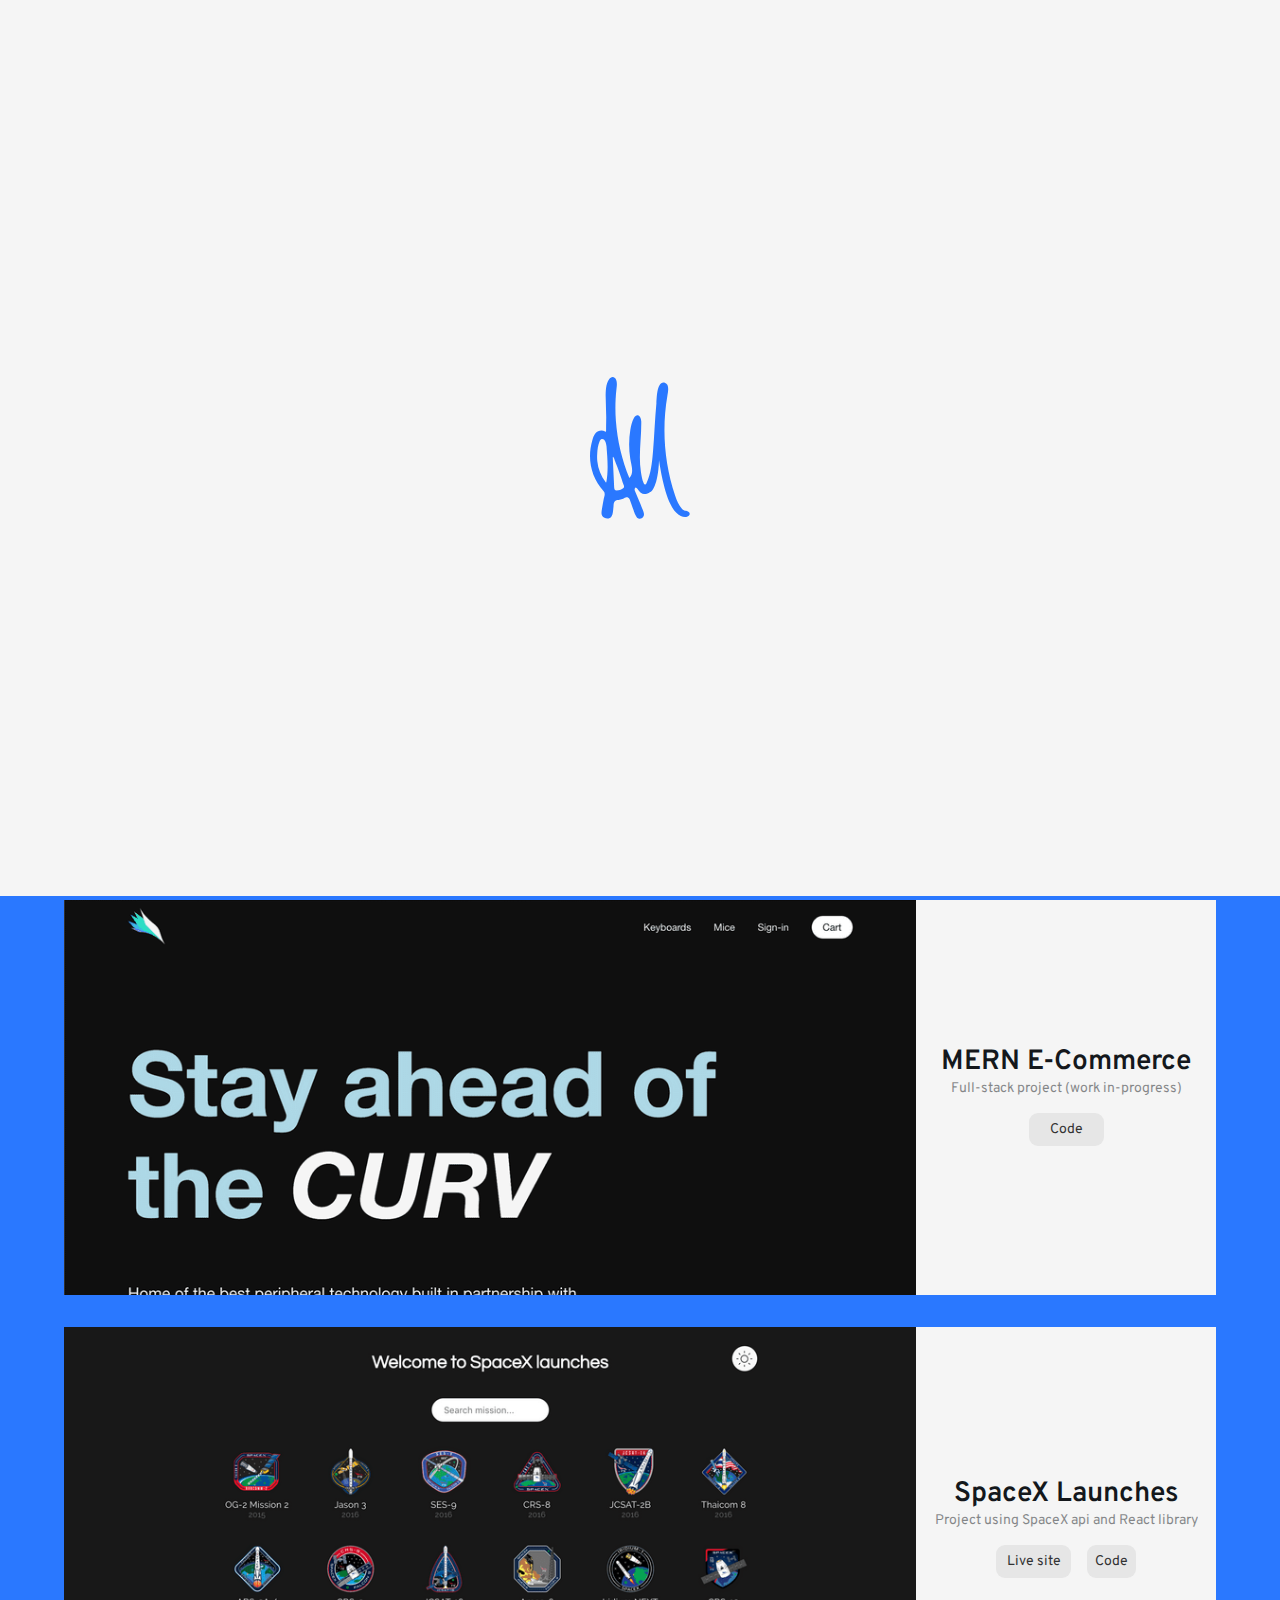
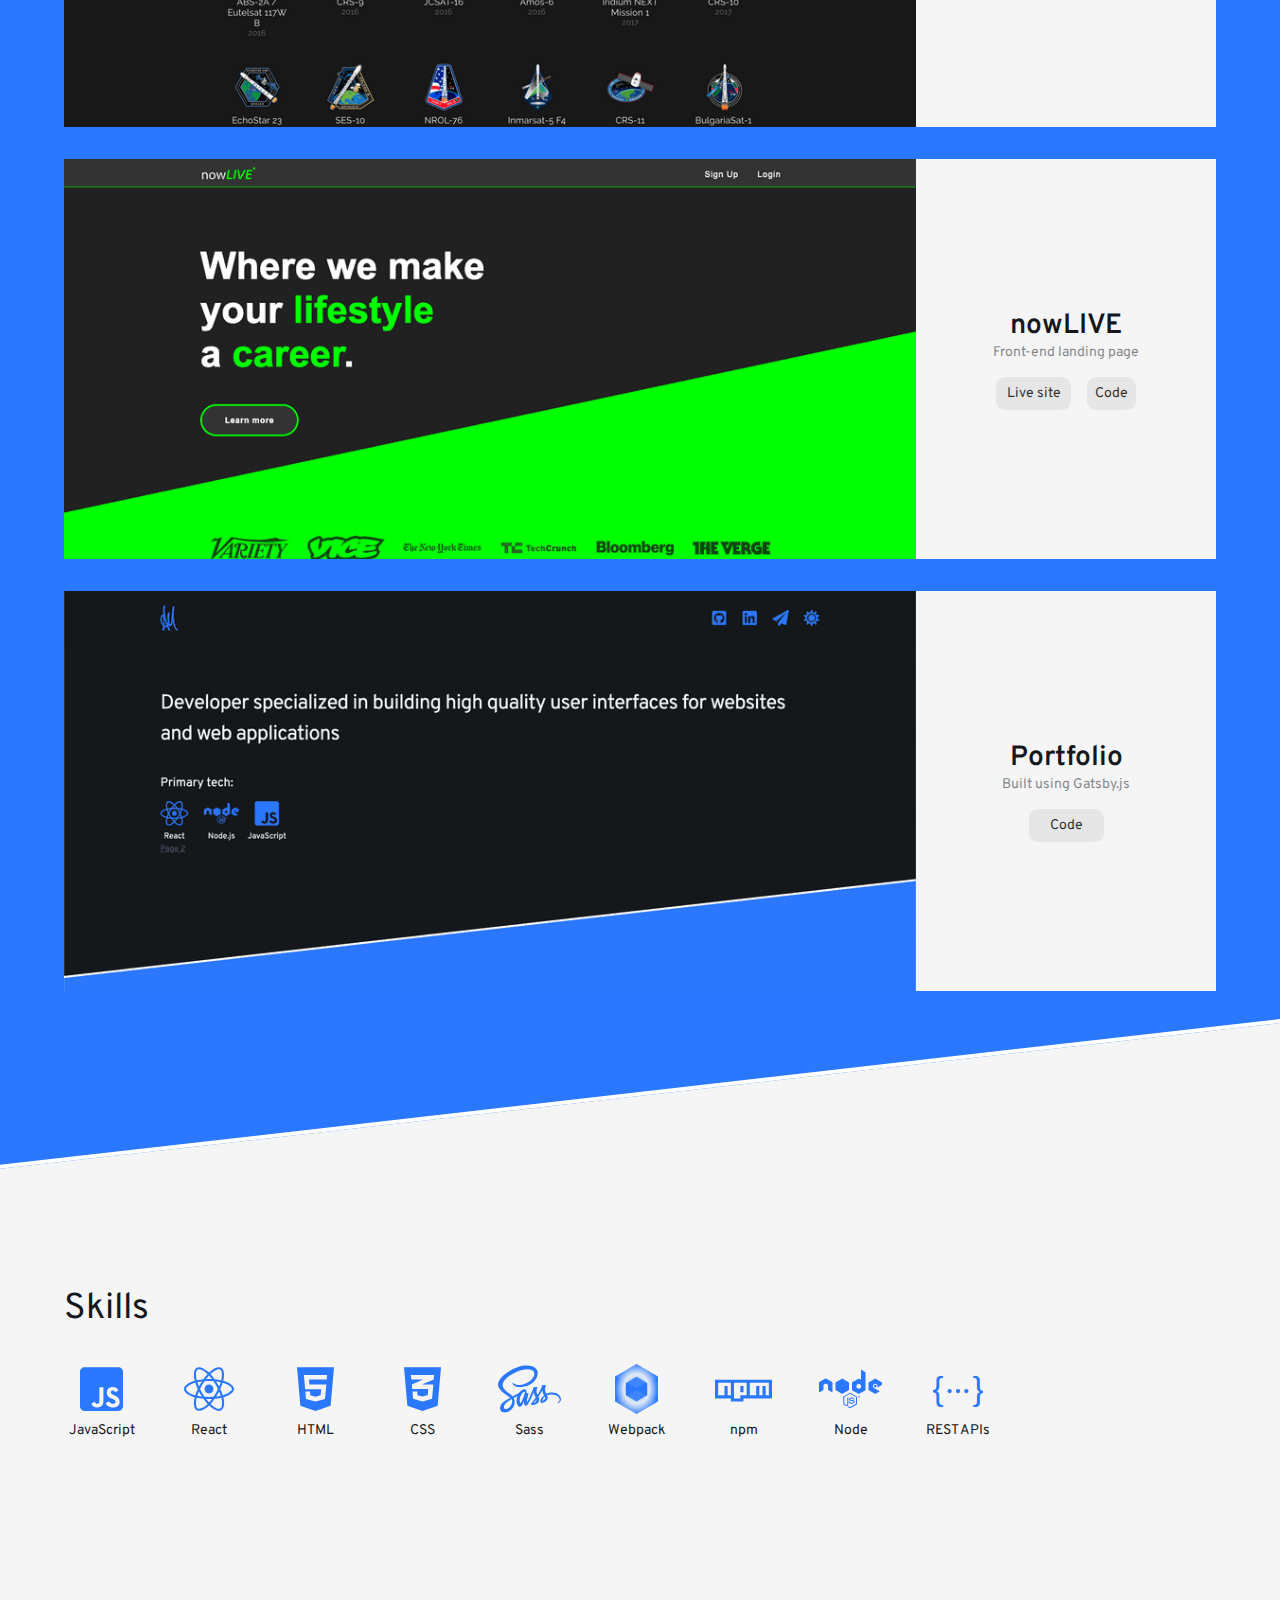
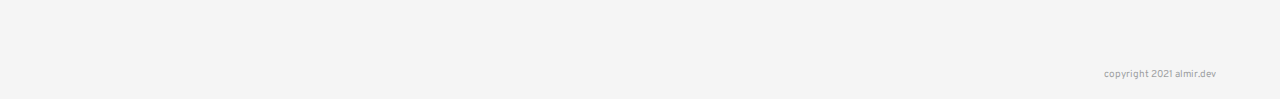
==== commit 3c286de1: "Updates" ====
--- a/index.html
+++ b/index.html
@@ -15,6 +15,7 @@
 .fJBoSM{max-width:1300px;width:90%;margin:0 auto;padding-top:12rem;position:relative;}/*!sc*/
 .fJBoSM .header{font-size:28px;-webkit-letter-spacing:-1px;-moz-letter-spacing:-1px;-ms-letter-spacing:-1px;letter-spacing:-1px;}/*!sc*/
 @media (min-width:768px){.fJBoSM .header{font-size:40px;}}/*!sc*/
+@media (min-width:768px){.fJBoSM{padding-top:16rem;}}/*!sc*/
 data-styled.g5[id="hero__Head-ru86d-0"]{content:"fJBoSM,"}/*!sc*/
 .etNbUP{padding-top:3rem;}/*!sc*/
 .etNbUP span{font-size:18px;}/*!sc*/
@@ -42,7 +43,7 @@
 data-styled.g11[id="projects__Container-sc-1iat4i9-0"]{content:"fviEns,"}/*!sc*/
 .cItFAR{width:90%;max-width:1300px;margin:0 auto;position:relative;z-index:2;padding-top:calc(2rem + 14vw);}/*!sc*/
 data-styled.g12[id="projects__Wrapper-sc-1iat4i9-1"]{content:"cItFAR,"}/*!sc*/
-.idewIt{display:block;font-size:28px;text-align:left;margin-bottom:4rem;}/*!sc*/
+.idewIt{display:block;font-size:28px;text-align:left;margin-bottom:4rem;color:#f5f5f5;}/*!sc*/
 @media (min-width:768px){.idewIt{font-size:36px;}}/*!sc*/
 data-styled.g13[id="projects__Heading-sc-1iat4i9-2"]{content:"idewIt,"}/*!sc*/
 .hMDvUy{display:grid;grid-template-columns:1fr;grid-gap:2rem;}/*!sc*/
@@ -59,16 +60,16 @@
 .bQwduM{display:grid;grid-template-rows:50px 1fr;height:75px;justify-items:center;grid-gap:0.5rem;font-size:14px;}/*!sc*/
 .bQwduM img{height:50px;}/*!sc*/
 data-styled.g19[id="skills__Skill-sc-1nkyhr8-4"]{content:"bQwduM,"}/*!sc*/
-.kwZZJZ{margin-top:8rem;padding-bottom:1rem;}/*!sc*/
+.kwZZJZ{margin-top:14em;padding-bottom:1rem;}/*!sc*/
 data-styled.g20[id="footer__Container-sc-1ugisb8-0"]{content:"kwZZJZ,"}/*!sc*/
 .jkjzNr{width:90%;max-width:1300px;margin:0 auto;text-align:right;}/*!sc*/
-.jkjzNr span{font-size:12px;opacity:0.4;}/*!sc*/
+.jkjzNr span{font-size:10px;opacity:0.4;}/*!sc*/
 data-styled.g21[id="footer__Wrap-sc-1ugisb8-1"]{content:"jkjzNr,"}/*!sc*/
 .hnCoug{position:fixed;z-index:20;top:0;left:0;right:0;bottom:0;background-color:#f5f5f5;display:-webkit-box;display:-webkit-flex;display:-ms-flexbox;display:flex;-webkit-align-items:center;-webkit-box-align:center;-ms-flex-align:center;align-items:center;-webkit-box-pack:center;-webkit-justify-content:center;-ms-flex-pack:center;justify-content:center;-webkit-transform:translateY(0);-ms-transform:translateY(0);transform:translateY(0);-webkit-transition:-webkit-transform 0.5s;-webkit-transition:transform 0.5s;transition:transform 0.5s;border-bottom:4px solid #2a78ff;}/*!sc*/
 data-styled.g22[id="introScreen__Screen-hjzc0l-0"]{content:"hnCoug,"}/*!sc*/
 .ihTrQw{-webkit-transition:background-color 0.5s ease,color 0.5s ease;transition:background-color 0.5s ease,color 0.5s ease;background-color:#f5f5f5;color:#14181c;}/*!sc*/
 data-styled.g23[id="ThemeDiv__Container-q73h8j-0"]{content:"ihTrQw,"}/*!sc*/
-</style><link rel="icon" href="/favicon-32x32.png?v=42f21dc66a4ad56c7e22379095849771" type="image/png"/><link rel="icon" href="/favicon.svg?v=42f21dc66a4ad56c7e22379095849771" type="image/svg+xml"/><link rel="manifest" href="/manifest.webmanifest" crossorigin="anonymous"/><meta name="theme-color" content="#2a78ff"/><link rel="apple-touch-icon" sizes="48x48" href="/icons/icon-48x48.png?v=42f21dc66a4ad56c7e22379095849771"/><link rel="apple-touch-icon" sizes="72x72" href="/icons/icon-72x72.png?v=42f21dc66a4ad56c7e22379095849771"/><link rel="apple-touch-icon" sizes="96x96" href="/icons/icon-96x96.png?v=42f21dc66a4ad56c7e22379095849771"/><link rel="apple-touch-icon" sizes="144x144" href="/icons/icon-144x144.png?v=42f21dc66a4ad56c7e22379095849771"/><link rel="apple-touch-icon" sizes="192x192" href="/icons/icon-192x192.png?v=42f21dc66a4ad56c7e22379095849771"/><link rel="apple-touch-icon" sizes="256x256" href="/icons/icon-256x256.png?v=42f21dc66a4ad56c7e22379095849771"/><link rel="apple-touch-icon" sizes="384x384" href="/icons/icon-384x384.png?v=42f21dc66a4ad56c7e22379095849771"/><link rel="apple-touch-icon" sizes="512x512" href="/icons/icon-512x512.png?v=42f21dc66a4ad56c7e22379095849771"/><link as="script" rel="preload" href="/webpack-runtime-e92326973feea7e84e9e.js"/><link as="script" rel="preload" href="/framework-06f646d936b841f99ebd.js"/><link as="script" rel="preload" href="/app-0b4c750c34e9873479ae.js"/><link as="script" rel="preload" href="/styles-c4fa86dfd4ad05097eee.js"/><link as="script" rel="preload" href="/component---src-pages-index-js-f85e0f60c18b948c8e84.js"/><link as="fetch" rel="preload" href="/page-data/index/page-data.json" crossorigin="anonymous"/><link as="fetch" rel="preload" href="/page-data/sq/d/2210771897.json" crossorigin="anonymous"/><link as="fetch" rel="preload" href="/page-data/sq/d/2334970985.json" crossorigin="anonymous"/><link as="fetch" rel="preload" href="/page-data/sq/d/2427146384.json" crossorigin="anonymous"/><link as="fetch" rel="preload" href="/page-data/sq/d/3706932574.json" crossorigin="anonymous"/><link as="fetch" rel="preload" href="/page-data/app-data.json" crossorigin="anonymous"/></head><body><div id="___gatsby"><div style="outline:none" tabindex="-1" id="gatsby-focus-wrapper"><nav class="nav__Navbar-sc-1n5j9d6-0 dFbozr"><div class="nav__Content-sc-1n5j9d6-1 gKmuTG"><img src="[data-uri]" alt="logo" height="auto" width="35px"/><div class="nav__SocialsContainer-sc-1n5j9d6-2 cDigur"><ul><li><a href="https://github.com/almirmujic" class="nav__Icon-sc-1n5j9d6-3 efFtAS"><img src="[data-uri]" alt="GitHub"/></a></li><li><span><a href="https://linkedin.com/in/almirmujic" class="nav__Icon-sc-1n5j9d6-3 efFtAS"><img src="[data-uri]" alt="LinkedIn"/></a></span></li><li><span><a href="mailto:contact.almir@gmail.com" class="nav__Icon-sc-1n5j9d6-3 efFtAS"><img src="[data-uri]" alt="Email"/></a></span></li><li><button><img src="[data-uri]" alt="Theme"/></button></li></ul></div></div></nav><main class="ThemeDiv__Container-q73h8j-0 ihTrQw"><div class="introScreen__Screen-hjzc0l-0 hnCoug"><img src="[data-uri]" alt="logo" height="auto" width="100px"/></div><div class="hero__Head-ru86d-0 fJBoSM"><span class="header">Developer specialized in building high quality user interfaces for websites and web applications</span><div class="hero__Stack-ru86d-1 etNbUP"><span>Primary tech:</span><ul><li><img src="[data-uri]" alt="JavaScript"/><span>JavaScript</span></li><li><img src="[data-uri]" alt="React"/><span>React</span></li><li><img src="[data-uri]" alt="CSS"/><span>CSS</span></li></ul></div></div><section class="projects__Container-sc-1iat4i9-0 fviEns"><div class="projects__Wrapper-sc-1iat4i9-1 cItFAR"><span class="projects__Heading-sc-1iat4i9-2 idewIt">Projects</span><div class="projects__ProjectsWrap-sc-1iat4i9-3 hMDvUy"><div class="styled-assets__Container-jb4aww-1 bWrhYT"><div class=" gatsby-image-wrapper" style="position:relative;overflow:hidden"><div aria-hidden="true" style="width:100%;padding-bottom:77.77777777777777%"></div><img aria-hidden="true" src="[data-uri]" alt="" style="position:absolute;top:0;left:0;width:100%;height:100%;object-fit:cover;object-position:top center;opacity:1;transition-delay:500ms;repeat:no-repeat"/><noscript><picture><source srcset="/static/a0fc2d00498391664fa56850d7836e83/7e7e9/mern-preview.png 225w,
+</style><link rel="icon" href="/favicon-32x32.png?v=42f21dc66a4ad56c7e22379095849771" type="image/png"/><link rel="icon" href="/favicon.svg?v=42f21dc66a4ad56c7e22379095849771" type="image/svg+xml"/><link rel="manifest" href="/manifest.webmanifest" crossorigin="anonymous"/><meta name="theme-color" content="#2a78ff"/><link rel="apple-touch-icon" sizes="48x48" href="/icons/icon-48x48.png?v=42f21dc66a4ad56c7e22379095849771"/><link rel="apple-touch-icon" sizes="72x72" href="/icons/icon-72x72.png?v=42f21dc66a4ad56c7e22379095849771"/><link rel="apple-touch-icon" sizes="96x96" href="/icons/icon-96x96.png?v=42f21dc66a4ad56c7e22379095849771"/><link rel="apple-touch-icon" sizes="144x144" href="/icons/icon-144x144.png?v=42f21dc66a4ad56c7e22379095849771"/><link rel="apple-touch-icon" sizes="192x192" href="/icons/icon-192x192.png?v=42f21dc66a4ad56c7e22379095849771"/><link rel="apple-touch-icon" sizes="256x256" href="/icons/icon-256x256.png?v=42f21dc66a4ad56c7e22379095849771"/><link rel="apple-touch-icon" sizes="384x384" href="/icons/icon-384x384.png?v=42f21dc66a4ad56c7e22379095849771"/><link rel="apple-touch-icon" sizes="512x512" href="/icons/icon-512x512.png?v=42f21dc66a4ad56c7e22379095849771"/><link as="script" rel="preload" href="/webpack-runtime-39cf3b9f94c903383e00.js"/><link as="script" rel="preload" href="/framework-06f646d936b841f99ebd.js"/><link as="script" rel="preload" href="/app-db5b0053cc373c5e1ec3.js"/><link as="script" rel="preload" href="/styles-c4fa86dfd4ad05097eee.js"/><link as="script" rel="preload" href="/component---src-pages-index-js-c07515f0c34b6fcc8ad9.js"/><link as="fetch" rel="preload" href="/page-data/index/page-data.json" crossorigin="anonymous"/><link as="fetch" rel="preload" href="/page-data/sq/d/2210771897.json" crossorigin="anonymous"/><link as="fetch" rel="preload" href="/page-data/sq/d/2334970985.json" crossorigin="anonymous"/><link as="fetch" rel="preload" href="/page-data/sq/d/2427146384.json" crossorigin="anonymous"/><link as="fetch" rel="preload" href="/page-data/sq/d/3706932574.json" crossorigin="anonymous"/><link as="fetch" rel="preload" href="/page-data/app-data.json" crossorigin="anonymous"/></head><body><div id="___gatsby"><div style="outline:none" tabindex="-1" id="gatsby-focus-wrapper"><nav class="nav__Navbar-sc-1n5j9d6-0 dFbozr"><div class="nav__Content-sc-1n5j9d6-1 gKmuTG"><img src="[data-uri]" alt="logo" height="auto" width="35px"/><div class="nav__SocialsContainer-sc-1n5j9d6-2 cDigur"><ul><li><a href="https://github.com/almirmujic" class="nav__Icon-sc-1n5j9d6-3 efFtAS"><img src="[data-uri]" alt="GitHub"/></a></li><li><span><a href="https://linkedin.com/in/almirmujic" class="nav__Icon-sc-1n5j9d6-3 efFtAS"><img src="[data-uri]" alt="LinkedIn"/></a></span></li><li><span><a href="mailto:contact.almir@gmail.com" class="nav__Icon-sc-1n5j9d6-3 efFtAS"><img src="[data-uri]" alt="Email"/></a></span></li><li><button><img src="[data-uri]" alt="Theme"/></button></li></ul></div></div></nav><main class="ThemeDiv__Container-q73h8j-0 ihTrQw"><div class="introScreen__Screen-hjzc0l-0 hnCoug"><img src="[data-uri]" alt="logo" height="auto" width="100px"/></div><div class="hero__Head-ru86d-0 fJBoSM"><span class="header">Developer specialized in building high quality user interfaces for websites and web applications</span><div class="hero__Stack-ru86d-1 etNbUP"><span>Primary tech:</span><ul><li><img src="[data-uri]" alt="JavaScript"/><span>JavaScript</span></li><li><img src="[data-uri]" alt="React"/><span>React</span></li><li><img src="[data-uri]" alt="CSS"/><span>CSS</span></li></ul></div></div><section class="projects__Container-sc-1iat4i9-0 fviEns"><div class="projects__Wrapper-sc-1iat4i9-1 cItFAR"><span class="projects__Heading-sc-1iat4i9-2 idewIt">Projects</span><div class="projects__ProjectsWrap-sc-1iat4i9-3 hMDvUy"><div class="styled-assets__Container-jb4aww-1 bWrhYT"><div class=" gatsby-image-wrapper" style="position:relative;overflow:hidden"><div aria-hidden="true" style="width:100%;padding-bottom:77.77777777777777%"></div><img aria-hidden="true" src="[data-uri]" alt="" style="position:absolute;top:0;left:0;width:100%;height:100%;object-fit:cover;object-position:top center;opacity:1;transition-delay:500ms;repeat:no-repeat"/><noscript><picture><source srcset="/static/a0fc2d00498391664fa56850d7836e83/7e7e9/mern-preview.png 225w,
 /static/a0fc2d00498391664fa56850d7836e83/62b1f/mern-preview.png 450w,
 /static/a0fc2d00498391664fa56850d7836e83/db955/mern-preview.png 900w,
 /static/a0fc2d00498391664fa56850d7836e83/82360/mern-preview.png 1350w,
@@ -96,7 +97,7 @@
 /static/3b9de4e5335cfcaa37da18708362b2d5/62b1f/nowLive-main.png 450w,
 /static/3b9de4e5335cfcaa37da18708362b2d5/db955/nowLive-main.png 900w,
 /static/3b9de4e5335cfcaa37da18708362b2d5/82360/nowLive-main.png 1350w,
-/static/3b9de4e5335cfcaa37da18708362b2d5/98540/nowLive-main.png 1438w" src="/static/3b9de4e5335cfcaa37da18708362b2d5/db955/nowLive-main.png" alt="" style="position:absolute;top:0;left:0;opacity:1;width:100%;height:100%;object-fit:cover;object-position:center"/></picture></noscript></div><div class="styled-assets__ProjectContent-jb4aww-2 rBQge"><span>nowLIVE</span><p>Front-end landing page</p><div class="styled-assets__ButtonsWrap-jb4aww-0 iLmCaY"><a target="_blank" href="https://almir.dev/nowLIVE" class="button__ButtonMode-u45i76-0 kmwaoM">Live Site</a><a target="_blank" href="https://github.com/almirmujic/nowLIVE" class="button__ButtonMode-u45i76-0 kmwaoM">Code</a></div></div></div><div class="styled-assets__Container-jb4aww-1 bWrhYT"><div class=" gatsby-image-wrapper" style="position:relative;overflow:hidden"><div aria-hidden="true" style="width:100%;padding-bottom:55.55555555555556%"></div><img aria-hidden="true" src="[data-uri]" alt="" style="position:absolute;top:0;left:0;width:100%;height:100%;object-fit:cover;object-position:top left;opacity:1;transition-delay:500ms;repeat:no-repeat"/><noscript><picture><source srcset="/static/3ad87e4a18b41b51f62465b234bb1d8a/7e7e9/portfolio.png 225w,
+/static/3b9de4e5335cfcaa37da18708362b2d5/98540/nowLive-main.png 1438w" src="/static/3b9de4e5335cfcaa37da18708362b2d5/db955/nowLive-main.png" alt="" style="position:absolute;top:0;left:0;opacity:1;width:100%;height:100%;object-fit:cover;object-position:center"/></picture></noscript></div><div class="styled-assets__ProjectContent-jb4aww-2 rBQge"><span>nowLIVE</span><p>Front-end landing page</p><div class="styled-assets__ButtonsWrap-jb4aww-0 iLmCaY"><a target="_blank" href="https://almir.dev/nowLIVE" class="button__ButtonMode-u45i76-0 kmwaoM">Live site</a><a target="_blank" href="https://github.com/almirmujic/nowLIVE" class="button__ButtonMode-u45i76-0 kmwaoM">Code</a></div></div></div><div class="styled-assets__Container-jb4aww-1 bWrhYT"><div class=" gatsby-image-wrapper" style="position:relative;overflow:hidden"><div aria-hidden="true" style="width:100%;padding-bottom:55.55555555555556%"></div><img aria-hidden="true" src="[data-uri]" alt="" style="position:absolute;top:0;left:0;width:100%;height:100%;object-fit:cover;object-position:top left;opacity:1;transition-delay:500ms;repeat:no-repeat"/><noscript><picture><source srcset="/static/3ad87e4a18b41b51f62465b234bb1d8a/7e7e9/portfolio.png 225w,
 /static/3ad87e4a18b41b51f62465b234bb1d8a/62b1f/portfolio.png 450w,
 /static/3ad87e4a18b41b51f62465b234bb1d8a/db955/portfolio.png 900w,
 /static/3ad87e4a18b41b51f62465b234bb1d8a/82360/portfolio.png 1350w,
@@ -106,4 +107,4 @@
 /static/3ad87e4a18b41b51f62465b234bb1d8a/db955/portfolio.png 900w,
 /static/3ad87e4a18b41b51f62465b234bb1d8a/82360/portfolio.png 1350w,
 /static/3ad87e4a18b41b51f62465b234bb1d8a/bbee5/portfolio.png 1800w,
-/static/3ad87e4a18b41b51f62465b234bb1d8a/9cf1d/portfolio.png 3360w" src="/static/3ad87e4a18b41b51f62465b234bb1d8a/db955/portfolio.png" alt="" style="position:absolute;top:0;left:0;opacity:1;width:100%;height:100%;object-fit:cover;object-position:center"/></picture></noscript></div><div class="styled-assets__ProjectContent-jb4aww-2 rBQge"><span>Portfolio</span><p>Built using Gatsby.js</p><div class="styled-assets__ButtonsWrap-jb4aww-0 iLmCaY"><a target="_blank" href="https://github.com/almirmujic/almirmujic.github.io" class="button__ButtonMode-u45i76-0 kmwaoM">Code</a></div></div></div></div></div></section><section class="skills__Container-sc-1nkyhr8-0 kAxXBO"><div class="skills__Wrapper-sc-1nkyhr8-1 JyiTD"><span class="skills__Heading-sc-1nkyhr8-3 Rojbu">Skills</span><div class="skills__SkillsGrid-sc-1nkyhr8-2 clygHx"><div class="skills__Skill-sc-1nkyhr8-4 bQwduM"><img src="[data-uri]" alt="JavaScript" aria-label="JavaScript"/><span>JavaScript</span></div><div class="skills__Skill-sc-1nkyhr8-4 bQwduM"><img src="[data-uri]" alt="React" aria-label="React"/><span>React</span></div><div class="skills__Skill-sc-1nkyhr8-4 bQwduM"><img src="[data-uri]" alt="HTML" aria-label="HTML"/><span>HTML</span></div><div class="skills__Skill-sc-1nkyhr8-4 bQwduM"><img src="[data-uri]" alt="CSS" aria-label="CSS"/><span>CSS</span></div><div class="skills__Skill-sc-1nkyhr8-4 bQwduM"><img src="[data-uri]" alt="Sass" aria-label="Sass"/><span>Sass</span></div><div class="skills__Skill-sc-1nkyhr8-4 bQwduM"><img src="[data-uri]" alt="Webpack" aria-label="Webpack"/><span>Webpack</span></div><div class="skills__Skill-sc-1nkyhr8-4 bQwduM"><img src="[data-uri]" alt="npm" aria-label="npm"/><span>npm</span></div><div class="skills__Skill-sc-1nkyhr8-4 bQwduM"><img src="[data-uri]" alt="Node.js" aria-label="Node.js"/><span>Node.js</span></div><div class="skills__Skill-sc-1nkyhr8-4 bQwduM"><img src="[data-uri]" alt="REST APIs" aria-label="REST APIs"/><span>REST APIs</span></div></div></div></section><footer class="footer__Container-sc-1ugisb8-0 kwZZJZ"><div class="footer__Wrap-sc-1ugisb8-1 jkjzNr"><span>copyright 2021 almir.dev</span></div></footer></main></div><div id="gatsby-announcer" style="position:absolute;top:0;width:1px;height:1px;padding:0;overflow:hidden;clip:rect(0, 0, 0, 0);white-space:nowrap;border:0" aria-live="assertive" aria-atomic="true"></div></div><script id="gatsby-script-loader">/*<![CDATA[*/window.pagePath="/";/*]]>*/</script><script id="gatsby-chunk-mapping">/*<![CDATA[*/window.___chunkMapping={"polyfill":["/polyfill-92b076c0eec7a7a7a6c5.js"],"app":["/app-0b4c750c34e9873479ae.js"],"component---src-pages-404-js":["/component---src-pages-404-js-854ee252e2b29fa9b0ff.js"],"component---src-pages-index-js":["/component---src-pages-index-js-f85e0f60c18b948c8e84.js"]};/*]]>*/</script><script src="/polyfill-92b076c0eec7a7a7a6c5.js" nomodule=""></script><script src="/component---src-pages-index-js-f85e0f60c18b948c8e84.js" async=""></script><script src="/styles-c4fa86dfd4ad05097eee.js" async=""></script><script src="/app-0b4c750c34e9873479ae.js" async=""></script><script src="/framework-06f646d936b841f99ebd.js" async=""></script><script src="/webpack-runtime-e92326973feea7e84e9e.js" async=""></script></body></html>+/static/3ad87e4a18b41b51f62465b234bb1d8a/9cf1d/portfolio.png 3360w" src="/static/3ad87e4a18b41b51f62465b234bb1d8a/db955/portfolio.png" alt="" style="position:absolute;top:0;left:0;opacity:1;width:100%;height:100%;object-fit:cover;object-position:center"/></picture></noscript></div><div class="styled-assets__ProjectContent-jb4aww-2 rBQge"><span>Portfolio</span><p>Built using Gatsby.js</p><div class="styled-assets__ButtonsWrap-jb4aww-0 iLmCaY"><a target="_blank" href="https://github.com/almirmujic/almirmujic.github.io" class="button__ButtonMode-u45i76-0 kmwaoM">Code</a></div></div></div></div></div></section><section class="skills__Container-sc-1nkyhr8-0 kAxXBO"><div class="skills__Wrapper-sc-1nkyhr8-1 JyiTD"><span class="skills__Heading-sc-1nkyhr8-3 Rojbu">Skills</span><div class="skills__SkillsGrid-sc-1nkyhr8-2 clygHx"><div class="skills__Skill-sc-1nkyhr8-4 bQwduM"><img src="[data-uri]" alt="JavaScript" aria-label="JavaScript"/><span>JavaScript</span></div><div class="skills__Skill-sc-1nkyhr8-4 bQwduM"><img src="[data-uri]" alt="React" aria-label="React"/><span>React</span></div><div class="skills__Skill-sc-1nkyhr8-4 bQwduM"><img src="[data-uri]" alt="HTML" aria-label="HTML"/><span>HTML</span></div><div class="skills__Skill-sc-1nkyhr8-4 bQwduM"><img src="[data-uri]" alt="CSS" aria-label="CSS"/><span>CSS</span></div><div class="skills__Skill-sc-1nkyhr8-4 bQwduM"><img src="[data-uri]" alt="Sass" aria-label="Sass"/><span>Sass</span></div><div class="skills__Skill-sc-1nkyhr8-4 bQwduM"><img src="[data-uri]" alt="Webpack" aria-label="Webpack"/><span>Webpack</span></div><div class="skills__Skill-sc-1nkyhr8-4 bQwduM"><img src="[data-uri]" alt="npm" aria-label="npm"/><span>npm</span></div><div class="skills__Skill-sc-1nkyhr8-4 bQwduM"><img src="[data-uri]" alt="Node" aria-label="Node"/><span>Node</span></div><div class="skills__Skill-sc-1nkyhr8-4 bQwduM"><img src="[data-uri]" alt="REST APIs" aria-label="REST APIs"/><span>REST APIs</span></div></div></div></section><footer class="footer__Container-sc-1ugisb8-0 kwZZJZ"><div class="footer__Wrap-sc-1ugisb8-1 jkjzNr"><span>copyright 2021 almir.dev</span></div></footer></main></div><div id="gatsby-announcer" style="position:absolute;top:0;width:1px;height:1px;padding:0;overflow:hidden;clip:rect(0, 0, 0, 0);white-space:nowrap;border:0" aria-live="assertive" aria-atomic="true"></div></div><script id="gatsby-script-loader">/*<![CDATA[*/window.pagePath="/";/*]]>*/</script><script id="gatsby-chunk-mapping">/*<![CDATA[*/window.___chunkMapping={"polyfill":["/polyfill-92b076c0eec7a7a7a6c5.js"],"app":["/app-db5b0053cc373c5e1ec3.js"],"component---src-pages-404-js":["/component---src-pages-404-js-854ee252e2b29fa9b0ff.js"],"component---src-pages-index-js":["/component---src-pages-index-js-c07515f0c34b6fcc8ad9.js"]};/*]]>*/</script><script src="/polyfill-92b076c0eec7a7a7a6c5.js" nomodule=""></script><script src="/component---src-pages-index-js-c07515f0c34b6fcc8ad9.js" async=""></script><script src="/styles-c4fa86dfd4ad05097eee.js" async=""></script><script src="/app-db5b0053cc373c5e1ec3.js" async=""></script><script src="/framework-06f646d936b841f99ebd.js" async=""></script><script src="/webpack-runtime-39cf3b9f94c903383e00.js" async=""></script></body></html>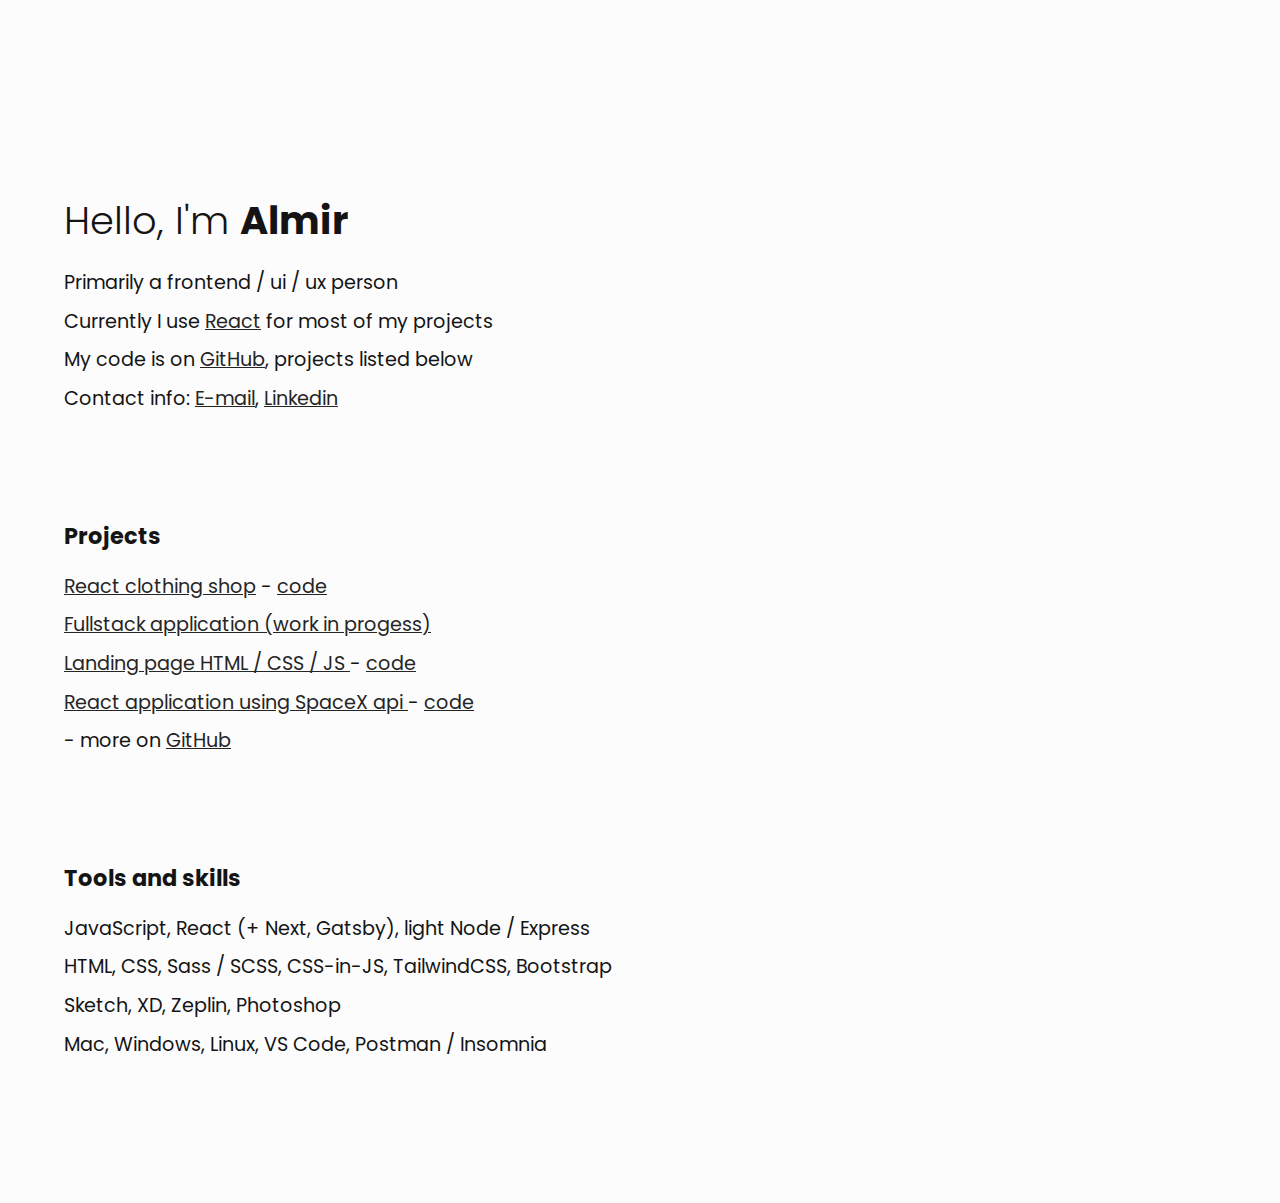
==== commit f9574e04: "Initial commit - new portfolio" ====
--- a/index.html
+++ b/index.html
@@ -1,110 +1,142 @@
-<!DOCTYPE html><html><head><meta charSet="utf-8"/><meta http-equiv="x-ua-compatible" content="ie=edge"/><meta name="viewport" content="width=device-width, initial-scale=1, shrink-to-fit=no"/><style data-href="/styles.0ea444a9c3478ee001cf.css" id="gatsby-global-css">*,:after,:before,body{margin:0;padding:0;box-sizing:border-box}body{font-family:Overpass,Roboto,Arial,Helvetica,sans-serif;scrollbar-width:none;-ms-overflow-style:none}::-webkit-scrollbar,html::-webkit-scrollbar{width:0;background:transparent}::-webkit-scrollbar{display:none}.notification{display:none}.copied{display:initial}</style><meta name="generator" content="Gatsby 2.27.5"/><title data-react-helmet="true">Almir</title><link data-react-helmet="true" rel="preconnect" href="https://fonts.gstatic.com"/><link data-react-helmet="true" href="https://fonts.googleapis.com/css2?family=Overpass:wght@300;400;600&amp;display=swap" rel="stylesheet"/><meta data-react-helmet="true" name="description" content="Almir - Web Developer"/><meta data-react-helmet="true" name="keywords" content="Almir - Web Developer"/><style data-styled="" data-styled-version="5.2.1">.dFbozr{width:100%;height:auto;position:fixed;z-index:10;top:0;left:0;right:0;background-color:#f5f5f5;-webkit-transform:translateY(-2rem);-ms-transform:translateY(-2rem);transform:translateY(-2rem);-webkit-transition:background-color 0.5s ease;transition:background-color 0.5s ease;}/*!sc*/
-data-styled.g1[id="nav__Navbar-sc-1n5j9d6-0"]{content:"dFbozr,"}/*!sc*/
-.gKmuTG{display:-webkit-box;display:-webkit-flex;display:-ms-flexbox;display:flex;width:90%;-webkit-box-pack:justify;-webkit-justify-content:space-between;-ms-flex-pack:justify;justify-content:space-between;-webkit-align-items:center;-webkit-box-align:center;-ms-flex-align:center;align-items:center;max-width:1300px;margin:0 auto;padding:32px 0 32px 0;-webkit-transform:translateY(1rem);-ms-transform:translateY(1rem);transform:translateY(1rem);}/*!sc*/
-data-styled.g2[id="nav__Content-sc-1n5j9d6-1"]{content:"gKmuTG,"}/*!sc*/
-.cDigur ul{display:grid;grid-template-columns:repeat(4,1fr);grid-template-rows:32px;justify-items:center;grid-gap:1.8rem;list-style:none;height:2rem;}/*!sc*/
-.cDigur ul li{height:2rem;}/*!sc*/
-.cDigur ul li img{width:auto;height:2rem;}/*!sc*/
-.cDigur ul li img:hover{cursor:pointer;}/*!sc*/
-.cDigur ul li button{all:unset;-webkit-tap-highlight-color:rgba(255,255,255,0);}/*!sc*/
-.cDigur ul li button:hover{cursor:pointer;}/*!sc*/
-data-styled.g3[id="nav__SocialsContainer-sc-1n5j9d6-2"]{content:"cDigur,"}/*!sc*/
-.efFtAS{-webkit-tap-highlight-color:rgba(255,255,255,0);}/*!sc*/
-.efFtAS img{width:2.4rem;height:2rem;}/*!sc*/
-data-styled.g4[id="nav__Icon-sc-1n5j9d6-3"]{content:"efFtAS,"}/*!sc*/
-.fJBoSM{max-width:1300px;width:90%;margin:0 auto;padding-top:12rem;position:relative;}/*!sc*/
-.fJBoSM .header{font-size:28px;-webkit-letter-spacing:-1px;-moz-letter-spacing:-1px;-ms-letter-spacing:-1px;letter-spacing:-1px;}/*!sc*/
-@media (min-width:768px){.fJBoSM .header{font-size:40px;}}/*!sc*/
-@media (min-width:768px){.fJBoSM{padding-top:16rem;}}/*!sc*/
-data-styled.g5[id="hero__Head-ru86d-0"]{content:"fJBoSM,"}/*!sc*/
-.etNbUP{padding-top:3rem;}/*!sc*/
-.etNbUP span{font-size:18px;}/*!sc*/
-.etNbUP ul{display:grid;list-style:none;grid-template-columns:repeat(3,65px);grid-gap:0.5rem;margin-top:1rem;justify-items:start;}/*!sc*/
-.etNbUP ul li{display:grid;justify-items:center;grid-gap:4px;width:75px;}/*!sc*/
-.etNbUP ul li img{height:45px;}/*!sc*/
-.etNbUP ul li span{display:block;font-size:14px;}/*!sc*/
-@media (min-width:768px){.etNbUP span{font-size:24px;}.etNbUP ul{grid-template-columns:repeat(3,70px);grid-gap:1rem;}.etNbUP ul li img{height:55px;}.etNbUP ul li span{font-size:14px;}}/*!sc*/
-data-styled.g6[id="hero__Stack-ru86d-1"]{content:"etNbUP,"}/*!sc*/
-.kmwaoM{all:unset;padding:0.5rem;font-size:14px;border-radius:9px;background:#e6e6e6;color:#333;}/*!sc*/
-.kmwaoM:hover{cursor:pointer;}/*!sc*/
-data-styled.g7[id="button__ButtonMode-u45i76-0"]{content:"kmwaoM,"}/*!sc*/
-.iLmCaY{display:grid;grid-auto-flow:column;grid-template-columns:repeat(auto-fit,75px);grid-gap:1rem;padding-top:1rem;}/*!sc*/
-data-styled.g8[id="styled-assets__ButtonsWrap-jb4aww-0"]{content:"iLmCaY,"}/*!sc*/
-.bWrhYT{display:grid;grid-template-rows:300px 200px;}/*!sc*/
-@media (min-width:650px){.bWrhYT{grid-template-rows:400px;grid-template-columns:1fr 300px;}}/*!sc*/
-data-styled.g9[id="styled-assets__Container-jb4aww-1"]{content:"bWrhYT,"}/*!sc*/
-.rBQge{background-color:#f5f5f5;-webkit-transition:0.5s background-color;transition:0.5s background-color;padding:1rem;display:-webkit-box;display:-webkit-flex;display:-ms-flexbox;display:flex;-webkit-flex-direction:column;-ms-flex-direction:column;flex-direction:column;-webkit-align-items:center;-webkit-box-align:center;-ms-flex-align:center;align-items:center;-webkit-box-pack:center;-webkit-justify-content:center;-ms-flex-pack:center;justify-content:center;text-align:center;}/*!sc*/
-.rBQge span{font-size:28px;font-weight:600;}/*!sc*/
-.rBQge p{opacity:0.5;font-size:14px;}/*!sc*/
-data-styled.g10[id="styled-assets__ProjectContent-jb4aww-2"]{content:"rBQge,"}/*!sc*/
-.fviEns{margin-top:6rem;position:relative;padding-bottom:2rem;}/*!sc*/
-@media (min-width:768px){.fviEns{margin-top:3rem;}}/*!sc*/
-.fviEns::before{content:"";position:absolute;top:0;left:0;right:0;display:block;height:100%;width:auto;-webkit-transform:skewY(-6.5deg);-ms-transform:skewY(-6.5deg);transform:skewY(-6.5deg);-webkit-transform-origin:100% 0;-ms-transform-origin:100% 0;transform-origin:100% 0;background-color:#2a78ff;border-top:4px solid #fff;border-bottom:4px solid #fff;}/*!sc*/
-data-styled.g11[id="projects__Container-sc-1iat4i9-0"]{content:"fviEns,"}/*!sc*/
-.cItFAR{width:90%;max-width:1300px;margin:0 auto;position:relative;z-index:2;padding-top:calc(2rem + 14vw);}/*!sc*/
-data-styled.g12[id="projects__Wrapper-sc-1iat4i9-1"]{content:"cItFAR,"}/*!sc*/
-.idewIt{display:block;font-size:28px;text-align:left;margin-bottom:4rem;color:#f5f5f5;}/*!sc*/
-@media (min-width:768px){.idewIt{font-size:36px;}}/*!sc*/
-data-styled.g13[id="projects__Heading-sc-1iat4i9-2"]{content:"idewIt,"}/*!sc*/
-.hMDvUy{display:grid;grid-template-columns:1fr;grid-gap:2rem;}/*!sc*/
-data-styled.g14[id="projects__ProjectsWrap-sc-1iat4i9-3"]{content:"hMDvUy,"}/*!sc*/
-.kAxXBO{margin-top:8rem;}/*!sc*/
-data-styled.g15[id="skills__Container-sc-1nkyhr8-0"]{content:"kAxXBO,"}/*!sc*/
-.JyiTD{width:90%;max-width:1300px;margin:0 auto;padding-top:calc(2rem + 8vw);}/*!sc*/
-data-styled.g16[id="skills__Wrapper-sc-1nkyhr8-1"]{content:"JyiTD,"}/*!sc*/
-.clygHx{display:grid;grid-template-columns:repeat(auto-fit,75px);grid-gap:2rem;}/*!sc*/
-data-styled.g17[id="skills__SkillsGrid-sc-1nkyhr8-2"]{content:"clygHx,"}/*!sc*/
-.Rojbu{display:block;font-size:28px;text-align:left;margin-bottom:2rem;}/*!sc*/
-@media (min-width:768px){.Rojbu{font-size:36px;}}/*!sc*/
-data-styled.g18[id="skills__Heading-sc-1nkyhr8-3"]{content:"Rojbu,"}/*!sc*/
-.bQwduM{display:grid;grid-template-rows:50px 1fr;height:75px;justify-items:center;grid-gap:0.5rem;font-size:14px;}/*!sc*/
-.bQwduM img{height:50px;}/*!sc*/
-data-styled.g19[id="skills__Skill-sc-1nkyhr8-4"]{content:"bQwduM,"}/*!sc*/
-.kwZZJZ{margin-top:14em;padding-bottom:1rem;}/*!sc*/
-data-styled.g20[id="footer__Container-sc-1ugisb8-0"]{content:"kwZZJZ,"}/*!sc*/
-.jkjzNr{width:90%;max-width:1300px;margin:0 auto;text-align:right;}/*!sc*/
-.jkjzNr span{font-size:10px;opacity:0.4;}/*!sc*/
-data-styled.g21[id="footer__Wrap-sc-1ugisb8-1"]{content:"jkjzNr,"}/*!sc*/
-.hnCoug{position:fixed;z-index:20;top:0;left:0;right:0;bottom:0;background-color:#f5f5f5;display:-webkit-box;display:-webkit-flex;display:-ms-flexbox;display:flex;-webkit-align-items:center;-webkit-box-align:center;-ms-flex-align:center;align-items:center;-webkit-box-pack:center;-webkit-justify-content:center;-ms-flex-pack:center;justify-content:center;-webkit-transform:translateY(0);-ms-transform:translateY(0);transform:translateY(0);-webkit-transition:-webkit-transform 0.5s;-webkit-transition:transform 0.5s;transition:transform 0.5s;border-bottom:4px solid #2a78ff;}/*!sc*/
-data-styled.g22[id="introScreen__Screen-hjzc0l-0"]{content:"hnCoug,"}/*!sc*/
-.ihTrQw{-webkit-transition:background-color 0.5s ease,color 0.5s ease;transition:background-color 0.5s ease,color 0.5s ease;background-color:#f5f5f5;color:#14181c;}/*!sc*/
-data-styled.g23[id="ThemeDiv__Container-q73h8j-0"]{content:"ihTrQw,"}/*!sc*/
-</style><link rel="icon" href="/favicon-32x32.png?v=42f21dc66a4ad56c7e22379095849771" type="image/png"/><link rel="icon" href="/favicon.svg?v=42f21dc66a4ad56c7e22379095849771" type="image/svg+xml"/><link rel="manifest" href="/manifest.webmanifest" crossorigin="anonymous"/><meta name="theme-color" content="#2a78ff"/><link rel="apple-touch-icon" sizes="48x48" href="/icons/icon-48x48.png?v=42f21dc66a4ad56c7e22379095849771"/><link rel="apple-touch-icon" sizes="72x72" href="/icons/icon-72x72.png?v=42f21dc66a4ad56c7e22379095849771"/><link rel="apple-touch-icon" sizes="96x96" href="/icons/icon-96x96.png?v=42f21dc66a4ad56c7e22379095849771"/><link rel="apple-touch-icon" sizes="144x144" href="/icons/icon-144x144.png?v=42f21dc66a4ad56c7e22379095849771"/><link rel="apple-touch-icon" sizes="192x192" href="/icons/icon-192x192.png?v=42f21dc66a4ad56c7e22379095849771"/><link rel="apple-touch-icon" sizes="256x256" href="/icons/icon-256x256.png?v=42f21dc66a4ad56c7e22379095849771"/><link rel="apple-touch-icon" sizes="384x384" href="/icons/icon-384x384.png?v=42f21dc66a4ad56c7e22379095849771"/><link rel="apple-touch-icon" sizes="512x512" href="/icons/icon-512x512.png?v=42f21dc66a4ad56c7e22379095849771"/><link as="script" rel="preload" href="/webpack-runtime-39cf3b9f94c903383e00.js"/><link as="script" rel="preload" href="/framework-06f646d936b841f99ebd.js"/><link as="script" rel="preload" href="/app-db5b0053cc373c5e1ec3.js"/><link as="script" rel="preload" href="/styles-c4fa86dfd4ad05097eee.js"/><link as="script" rel="preload" href="/component---src-pages-index-js-c07515f0c34b6fcc8ad9.js"/><link as="fetch" rel="preload" href="/page-data/index/page-data.json" crossorigin="anonymous"/><link as="fetch" rel="preload" href="/page-data/sq/d/2210771897.json" crossorigin="anonymous"/><link as="fetch" rel="preload" href="/page-data/sq/d/2334970985.json" crossorigin="anonymous"/><link as="fetch" rel="preload" href="/page-data/sq/d/2427146384.json" crossorigin="anonymous"/><link as="fetch" rel="preload" href="/page-data/sq/d/3706932574.json" crossorigin="anonymous"/><link as="fetch" rel="preload" href="/page-data/app-data.json" crossorigin="anonymous"/></head><body><div id="___gatsby"><div style="outline:none" tabindex="-1" id="gatsby-focus-wrapper"><nav class="nav__Navbar-sc-1n5j9d6-0 dFbozr"><div class="nav__Content-sc-1n5j9d6-1 gKmuTG"><img src="[data-uri]" alt="logo" height="auto" width="35px"/><div class="nav__SocialsContainer-sc-1n5j9d6-2 cDigur"><ul><li><a href="https://github.com/almirmujic" class="nav__Icon-sc-1n5j9d6-3 efFtAS"><img src="[data-uri]" alt="GitHub"/></a></li><li><span><a href="https://linkedin.com/in/almirmujic" class="nav__Icon-sc-1n5j9d6-3 efFtAS"><img src="[data-uri]" alt="LinkedIn"/></a></span></li><li><span><a href="mailto:contact.almir@gmail.com" class="nav__Icon-sc-1n5j9d6-3 efFtAS"><img src="[data-uri]" alt="Email"/></a></span></li><li><button><img src="[data-uri]" alt="Theme"/></button></li></ul></div></div></nav><main class="ThemeDiv__Container-q73h8j-0 ihTrQw"><div class="introScreen__Screen-hjzc0l-0 hnCoug"><img src="[data-uri]" alt="logo" height="auto" width="100px"/></div><div class="hero__Head-ru86d-0 fJBoSM"><span class="header">Developer specialized in building high quality user interfaces for websites and web applications</span><div class="hero__Stack-ru86d-1 etNbUP"><span>Primary tech:</span><ul><li><img src="[data-uri]" alt="JavaScript"/><span>JavaScript</span></li><li><img src="[data-uri]" alt="React"/><span>React</span></li><li><img src="[data-uri]" alt="CSS"/><span>CSS</span></li></ul></div></div><section class="projects__Container-sc-1iat4i9-0 fviEns"><div class="projects__Wrapper-sc-1iat4i9-1 cItFAR"><span class="projects__Heading-sc-1iat4i9-2 idewIt">Projects</span><div class="projects__ProjectsWrap-sc-1iat4i9-3 hMDvUy"><div class="styled-assets__Container-jb4aww-1 bWrhYT"><div class=" gatsby-image-wrapper" style="position:relative;overflow:hidden"><div aria-hidden="true" style="width:100%;padding-bottom:77.77777777777777%"></div><img aria-hidden="true" src="[data-uri]" alt="" style="position:absolute;top:0;left:0;width:100%;height:100%;object-fit:cover;object-position:top center;opacity:1;transition-delay:500ms;repeat:no-repeat"/><noscript><picture><source srcset="/static/a0fc2d00498391664fa56850d7836e83/7e7e9/mern-preview.png 225w,
-/static/a0fc2d00498391664fa56850d7836e83/62b1f/mern-preview.png 450w,
-/static/a0fc2d00498391664fa56850d7836e83/db955/mern-preview.png 900w,
-/static/a0fc2d00498391664fa56850d7836e83/82360/mern-preview.png 1350w,
-/static/a0fc2d00498391664fa56850d7836e83/bbee5/mern-preview.png 1800w,
-/static/a0fc2d00498391664fa56850d7836e83/36ff2/mern-preview.png 2418w" sizes="(max-width: 900px) 100vw, 900px" /><img loading="lazy" sizes="(max-width: 900px) 100vw, 900px" srcset="/static/a0fc2d00498391664fa56850d7836e83/7e7e9/mern-preview.png 225w,
-/static/a0fc2d00498391664fa56850d7836e83/62b1f/mern-preview.png 450w,
-/static/a0fc2d00498391664fa56850d7836e83/db955/mern-preview.png 900w,
-/static/a0fc2d00498391664fa56850d7836e83/82360/mern-preview.png 1350w,
-/static/a0fc2d00498391664fa56850d7836e83/bbee5/mern-preview.png 1800w,
-/static/a0fc2d00498391664fa56850d7836e83/36ff2/mern-preview.png 2418w" src="/static/a0fc2d00498391664fa56850d7836e83/db955/mern-preview.png" alt="" style="position:absolute;top:0;left:0;opacity:1;width:100%;height:100%;object-fit:cover;object-position:center"/></picture></noscript></div><div class="styled-assets__ProjectContent-jb4aww-2 rBQge"><span>MERN E-Commerce</span><p>Full-stack project (work in-progress)</p><div class="styled-assets__ButtonsWrap-jb4aww-0 iLmCaY"><a target="_blank" href="https://github.com/almirmujic/mern-ecommerce" class="button__ButtonMode-u45i76-0 kmwaoM">Code</a></div></div></div><div class="styled-assets__Container-jb4aww-1 bWrhYT"><div class=" gatsby-image-wrapper" style="position:relative;overflow:hidden"><div aria-hidden="true" style="width:100%;padding-bottom:56.44444444444444%"></div><img aria-hidden="true" src="[data-uri]" alt="" style="position:absolute;top:0;left:0;width:100%;height:100%;object-fit:cover;object-position:top center;opacity:1;transition-delay:500ms;repeat:no-repeat"/><noscript><picture><source srcset="/static/d17044ceb3f90a6afdc0ad690ac98e68/7e7e9/spacex-desk-dark.png 225w,
-/static/d17044ceb3f90a6afdc0ad690ac98e68/62b1f/spacex-desk-dark.png 450w,
-/static/d17044ceb3f90a6afdc0ad690ac98e68/db955/spacex-desk-dark.png 900w,
-/static/d17044ceb3f90a6afdc0ad690ac98e68/82360/spacex-desk-dark.png 1350w,
-/static/d17044ceb3f90a6afdc0ad690ac98e68/bbee5/spacex-desk-dark.png 1800w,
-/static/d17044ceb3f90a6afdc0ad690ac98e68/01024/spacex-desk-dark.png 3068w" sizes="(max-width: 900px) 100vw, 900px" /><img loading="lazy" sizes="(max-width: 900px) 100vw, 900px" srcset="/static/d17044ceb3f90a6afdc0ad690ac98e68/7e7e9/spacex-desk-dark.png 225w,
-/static/d17044ceb3f90a6afdc0ad690ac98e68/62b1f/spacex-desk-dark.png 450w,
-/static/d17044ceb3f90a6afdc0ad690ac98e68/db955/spacex-desk-dark.png 900w,
-/static/d17044ceb3f90a6afdc0ad690ac98e68/82360/spacex-desk-dark.png 1350w,
-/static/d17044ceb3f90a6afdc0ad690ac98e68/bbee5/spacex-desk-dark.png 1800w,
-/static/d17044ceb3f90a6afdc0ad690ac98e68/01024/spacex-desk-dark.png 3068w" src="/static/d17044ceb3f90a6afdc0ad690ac98e68/db955/spacex-desk-dark.png" alt="" style="position:absolute;top:0;left:0;opacity:1;width:100%;height:100%;object-fit:cover;object-position:center"/></picture></noscript></div><div class="styled-assets__ProjectContent-jb4aww-2 rBQge"><span>SpaceX Launches</span><p>Project using SpaceX api and React library</p><div class="styled-assets__ButtonsWrap-jb4aww-0 iLmCaY"><a target="_blank" href="https://spacex-launches1.netlify.app/" class="button__ButtonMode-u45i76-0 kmwaoM">Live site</a><a target="_blank" href="https://github.com/almirmujic/spacex-launches" class="button__ButtonMode-u45i76-0 kmwaoM">Code</a></div></div></div><div class="styled-assets__Container-jb4aww-1 bWrhYT"><div class=" gatsby-image-wrapper" style="position:relative;overflow:hidden"><div aria-hidden="true" style="width:100%;padding-bottom:115.1111111111111%"></div><img aria-hidden="true" src="[data-uri]" alt="" style="position:absolute;top:0;left:0;width:100%;height:100%;object-fit:cover;object-position:top center;opacity:1;transition-delay:500ms;repeat:no-repeat"/><noscript><picture><source srcset="/static/3b9de4e5335cfcaa37da18708362b2d5/7e7e9/nowLive-main.png 225w,
-/static/3b9de4e5335cfcaa37da18708362b2d5/62b1f/nowLive-main.png 450w,
-/static/3b9de4e5335cfcaa37da18708362b2d5/db955/nowLive-main.png 900w,
-/static/3b9de4e5335cfcaa37da18708362b2d5/82360/nowLive-main.png 1350w,
-/static/3b9de4e5335cfcaa37da18708362b2d5/98540/nowLive-main.png 1438w" sizes="(max-width: 900px) 100vw, 900px" /><img loading="lazy" sizes="(max-width: 900px) 100vw, 900px" srcset="/static/3b9de4e5335cfcaa37da18708362b2d5/7e7e9/nowLive-main.png 225w,
-/static/3b9de4e5335cfcaa37da18708362b2d5/62b1f/nowLive-main.png 450w,
-/static/3b9de4e5335cfcaa37da18708362b2d5/db955/nowLive-main.png 900w,
-/static/3b9de4e5335cfcaa37da18708362b2d5/82360/nowLive-main.png 1350w,
-/static/3b9de4e5335cfcaa37da18708362b2d5/98540/nowLive-main.png 1438w" src="/static/3b9de4e5335cfcaa37da18708362b2d5/db955/nowLive-main.png" alt="" style="position:absolute;top:0;left:0;opacity:1;width:100%;height:100%;object-fit:cover;object-position:center"/></picture></noscript></div><div class="styled-assets__ProjectContent-jb4aww-2 rBQge"><span>nowLIVE</span><p>Front-end landing page</p><div class="styled-assets__ButtonsWrap-jb4aww-0 iLmCaY"><a target="_blank" href="https://almir.dev/nowLIVE" class="button__ButtonMode-u45i76-0 kmwaoM">Live site</a><a target="_blank" href="https://github.com/almirmujic/nowLIVE" class="button__ButtonMode-u45i76-0 kmwaoM">Code</a></div></div></div><div class="styled-assets__Container-jb4aww-1 bWrhYT"><div class=" gatsby-image-wrapper" style="position:relative;overflow:hidden"><div aria-hidden="true" style="width:100%;padding-bottom:55.55555555555556%"></div><img aria-hidden="true" src="[data-uri]" alt="" style="position:absolute;top:0;left:0;width:100%;height:100%;object-fit:cover;object-position:top left;opacity:1;transition-delay:500ms;repeat:no-repeat"/><noscript><picture><source srcset="/static/3ad87e4a18b41b51f62465b234bb1d8a/7e7e9/portfolio.png 225w,
-/static/3ad87e4a18b41b51f62465b234bb1d8a/62b1f/portfolio.png 450w,
-/static/3ad87e4a18b41b51f62465b234bb1d8a/db955/portfolio.png 900w,
-/static/3ad87e4a18b41b51f62465b234bb1d8a/82360/portfolio.png 1350w,
-/static/3ad87e4a18b41b51f62465b234bb1d8a/bbee5/portfolio.png 1800w,
-/static/3ad87e4a18b41b51f62465b234bb1d8a/9cf1d/portfolio.png 3360w" sizes="(max-width: 900px) 100vw, 900px" /><img loading="lazy" sizes="(max-width: 900px) 100vw, 900px" srcset="/static/3ad87e4a18b41b51f62465b234bb1d8a/7e7e9/portfolio.png 225w,
-/static/3ad87e4a18b41b51f62465b234bb1d8a/62b1f/portfolio.png 450w,
-/static/3ad87e4a18b41b51f62465b234bb1d8a/db955/portfolio.png 900w,
-/static/3ad87e4a18b41b51f62465b234bb1d8a/82360/portfolio.png 1350w,
-/static/3ad87e4a18b41b51f62465b234bb1d8a/bbee5/portfolio.png 1800w,
-/static/3ad87e4a18b41b51f62465b234bb1d8a/9cf1d/portfolio.png 3360w" src="/static/3ad87e4a18b41b51f62465b234bb1d8a/db955/portfolio.png" alt="" style="position:absolute;top:0;left:0;opacity:1;width:100%;height:100%;object-fit:cover;object-position:center"/></picture></noscript></div><div class="styled-assets__ProjectContent-jb4aww-2 rBQge"><span>Portfolio</span><p>Built using Gatsby.js</p><div class="styled-assets__ButtonsWrap-jb4aww-0 iLmCaY"><a target="_blank" href="https://github.com/almirmujic/almirmujic.github.io" class="button__ButtonMode-u45i76-0 kmwaoM">Code</a></div></div></div></div></div></section><section class="skills__Container-sc-1nkyhr8-0 kAxXBO"><div class="skills__Wrapper-sc-1nkyhr8-1 JyiTD"><span class="skills__Heading-sc-1nkyhr8-3 Rojbu">Skills</span><div class="skills__SkillsGrid-sc-1nkyhr8-2 clygHx"><div class="skills__Skill-sc-1nkyhr8-4 bQwduM"><img src="[data-uri]" alt="JavaScript" aria-label="JavaScript"/><span>JavaScript</span></div><div class="skills__Skill-sc-1nkyhr8-4 bQwduM"><img src="[data-uri]" alt="React" aria-label="React"/><span>React</span></div><div class="skills__Skill-sc-1nkyhr8-4 bQwduM"><img src="[data-uri]" alt="HTML" aria-label="HTML"/><span>HTML</span></div><div class="skills__Skill-sc-1nkyhr8-4 bQwduM"><img src="[data-uri]" alt="CSS" aria-label="CSS"/><span>CSS</span></div><div class="skills__Skill-sc-1nkyhr8-4 bQwduM"><img src="[data-uri]" alt="Sass" aria-label="Sass"/><span>Sass</span></div><div class="skills__Skill-sc-1nkyhr8-4 bQwduM"><img src="[data-uri]" alt="Webpack" aria-label="Webpack"/><span>Webpack</span></div><div class="skills__Skill-sc-1nkyhr8-4 bQwduM"><img src="[data-uri]" alt="npm" aria-label="npm"/><span>npm</span></div><div class="skills__Skill-sc-1nkyhr8-4 bQwduM"><img src="[data-uri]" alt="Node" aria-label="Node"/><span>Node</span></div><div class="skills__Skill-sc-1nkyhr8-4 bQwduM"><img src="[data-uri]" alt="REST APIs" aria-label="REST APIs"/><span>REST APIs</span></div></div></div></section><footer class="footer__Container-sc-1ugisb8-0 kwZZJZ"><div class="footer__Wrap-sc-1ugisb8-1 jkjzNr"><span>copyright 2021 almir.dev</span></div></footer></main></div><div id="gatsby-announcer" style="position:absolute;top:0;width:1px;height:1px;padding:0;overflow:hidden;clip:rect(0, 0, 0, 0);white-space:nowrap;border:0" aria-live="assertive" aria-atomic="true"></div></div><script id="gatsby-script-loader">/*<![CDATA[*/window.pagePath="/";/*]]>*/</script><script id="gatsby-chunk-mapping">/*<![CDATA[*/window.___chunkMapping={"polyfill":["/polyfill-92b076c0eec7a7a7a6c5.js"],"app":["/app-db5b0053cc373c5e1ec3.js"],"component---src-pages-404-js":["/component---src-pages-404-js-854ee252e2b29fa9b0ff.js"],"component---src-pages-index-js":["/component---src-pages-index-js-c07515f0c34b6fcc8ad9.js"]};/*]]>*/</script><script src="/polyfill-92b076c0eec7a7a7a6c5.js" nomodule=""></script><script src="/component---src-pages-index-js-c07515f0c34b6fcc8ad9.js" async=""></script><script src="/styles-c4fa86dfd4ad05097eee.js" async=""></script><script src="/app-db5b0053cc373c5e1ec3.js" async=""></script><script src="/framework-06f646d936b841f99ebd.js" async=""></script><script src="/webpack-runtime-39cf3b9f94c903383e00.js" async=""></script></body></html>+<!DOCTYPE html>
+<html lang="en">
+  <head>
+    <meta charset="UTF-8" />
+    <meta http-equiv="X-UA-Compatible" content="IE=edge" />
+    <meta name="viewport" content="width=device-width, initial-scale=1.0" />
+    <meta
+      name="description"
+      content="Almir Mujic - Web developer - User interface and experience design"
+    />
+    <title>Almir</title>
+    <link rel="stylesheet" href="style.css" />
+    <link rel="icon" href="/AM-logo.svg" type="image/svg+xml" />
+    <link rel="preconnect" href="https://fonts.gstatic.com" />
+    <link
+      href="https://fonts.googleapis.com/css2?family=Poppins:wght@100;300;400;600;700&display=swap"
+      rel="stylesheet"
+    />
+  </head>
+  <body>
+    <main>
+      <div class="page-container">
+        <div class="sections-layout">
+          <div class="container">
+            <h1><span style="font-weight: 300">Hello, I'm </span>Almir</h1>
+            <ul>
+              <li><span>Primarily a frontend / ui / ux person</span></li>
+              <li>
+                <span
+                  >Currently I use
+                  <a target="_blank" href="https://reactjs.org">React</a> for
+                  most of my projects</span
+                >
+              </li>
+              <li>
+                <span
+                  >My code is on
+                  <a target="_blank" href="https://github.com/almirmujic"
+                    >GitHub</a
+                  >, projects listed below</span
+                >
+              </li>
+              <li>
+                <span
+                  >Contact info:
+                  <a href="mailto:contact.almir@gmail.com">E-mail</a>,
+                  <a target="_blank" href="https://linkedin.com/in/almirmujic"
+                    >Linkedin</a
+                  >
+                </span>
+              </li>
+            </ul>
+          </div>
+
+          <div class="container">
+            <h3>Projects</h3>
+            <ul>
+              <li>
+                <span>
+                  <a target="_blank" href="https://finir.netlify.app"
+                    >React clothing shop</a
+                  >
+                  -
+                  <a
+                    target="_blank"
+                    href="https://github.com/almirmujic/react-clothes-shop"
+                    >code
+                  </a>
+                </span>
+              </li>
+              <li>
+                <span>
+                  <a
+                    target="_blank"
+                    href="https://github.com/almirmujic/mern-ecommerce"
+                    >Fullstack application (work in progess)
+                  </a>
+                </span>
+              </li>
+              <li>
+                <span>
+                  <a target="_blank" href="https://almir.dev/nowLIVE/"
+                    >Landing page HTML / CSS / JS
+                  </a>
+                  -
+                  <a
+                    target="_blank"
+                    href="https://github.com/almirmujic/nowLive"
+                    >code
+                  </a>
+                </span>
+              </li>
+              <li>
+                <span>
+                  <a
+                    target="_blank"
+                    href="https://spacex-launches1.netlify.app/"
+                    >React application using SpaceX api
+                  </a>
+                  -
+                  <a
+                    target="_blank"
+                    href="https://github.com/almirmujic/spacex-launches"
+                    >code
+                  </a>
+                </span>
+              </li>
+              <li>
+                <span
+                  >- more on
+                  <a target="_blank" href="https://github.com/almirmujic"
+                    >GitHub
+                  </a>
+                </span>
+              </li>
+            </ul>
+          </div>
+
+          <div class="container">
+            <h3>Tools and skills</h3>
+            <ul>
+              <li>
+                <span
+                  >JavaScript, React (+ Next, Gatsby), light Node / Express
+                </span>
+              </li>
+              <li>
+                <span
+                  >HTML, CSS, Sass / SCSS, CSS-in-JS, TailwindCSS, Bootstrap
+                </span>
+              </li>
+              <li><span>Sketch, XD, Zeplin, Photoshop</span></li>
+              <li>
+                <span>Mac, Windows, Linux, VS Code, Postman / Insomnia</span>
+              </li>
+            </ul>
+          </div>
+        </div>
+      </div>
+    </main>
+  </body>
+</html>
--- a/style.css
+++ b/style.css
@@ -0,0 +1,108 @@
+*,
+*::before,
+*::after {
+  margin: 0;
+  padding: 0;
+  box-sizing: border-box;
+}
+
+body {
+  min-height: 100vh;
+  min-width: 100vw;
+  font-family: 'Poppins', sans-serif;
+  color: #141414;
+  background: #fcfcfc;
+}
+
+@media (prefers-color-scheme: dark) {
+  body {
+    color: #f4f4f4;
+    background: #0e0e0e;
+  }
+}
+
+main {
+  min-height: inherit;
+  display: flex;
+  align-items: center;
+}
+
+a {
+  color: #252525;
+}
+
+a:visited {
+  color: #252525;
+}
+
+a:hover {
+  color: #14a7ac;
+}
+
+@media (prefers-color-scheme: dark) {
+  a {
+    color: #cccccc;
+  }
+
+  a:visited {
+    color: #cccccc;
+  }
+
+  a:hover {
+    color: #14a7ac;
+  }
+}
+
+.page-container {
+  position: relative;
+  z-index: 5;
+  width: 90%;
+  margin: 0 auto;
+  margin-top: 8rem;
+  max-width: 1200px;
+}
+
+.sections-layout {
+  margin: 2rem auto;
+  display: flex;
+  flex-direction: column;
+}
+
+.container {
+  margin-bottom: 5rem;
+}
+
+.container ul {
+  list-style: none;
+  margin-top: 1rem;
+}
+
+ul li {
+  margin-bottom: 0.5rem;
+}
+
+@media (min-width: 1024px) {
+  html {
+    font-size: 1.2em;
+  }
+}
+
+@media (min-width: 1920px) {
+  html {
+    font-size: 1.5em;
+  }
+
+  .page-container {
+    max-width: 1600px;
+  }
+}
+
+@media (min-width: 2560px) {
+  html {
+    font-size: 1.7em;
+  }
+
+  .page-container {
+    max-width: 1800px;
+  }
+}
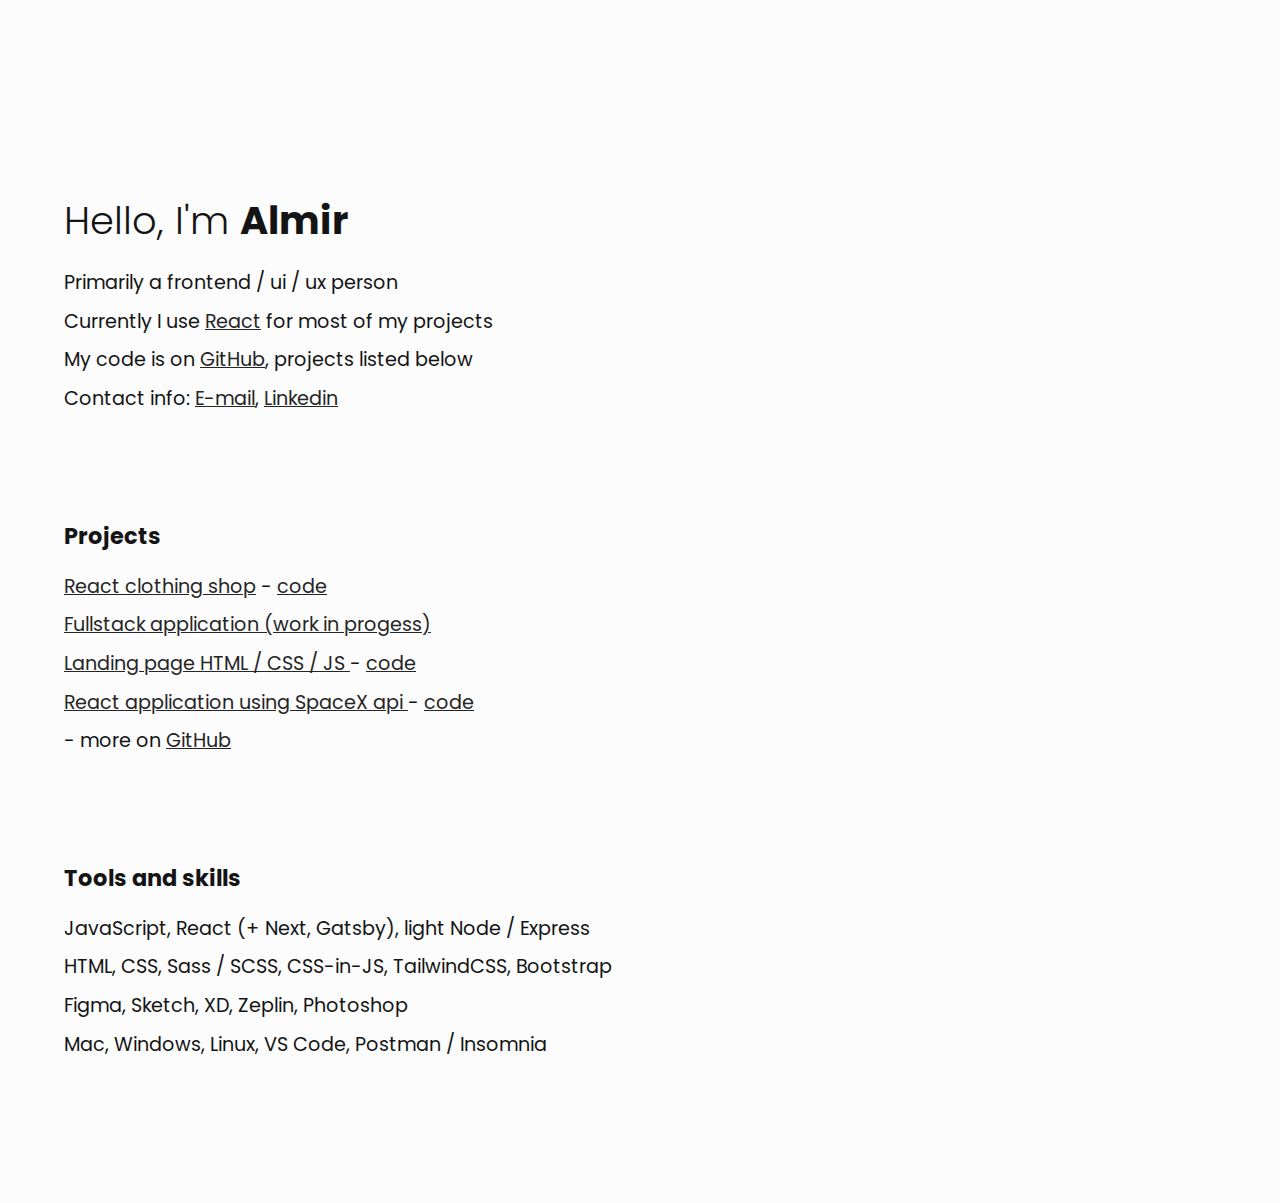
==== commit 4ebecd0c: "Add Figma to tools/skills list" ====
--- a/index.html
+++ b/index.html
@@ -129,7 +129,7 @@
                   >HTML, CSS, Sass / SCSS, CSS-in-JS, TailwindCSS, Bootstrap
                 </span>
               </li>
-              <li><span>Sketch, XD, Zeplin, Photoshop</span></li>
+              <li><span>Figma, Sketch, XD, Zeplin, Photoshop</span></li>
               <li>
                 <span>Mac, Windows, Linux, VS Code, Postman / Insomnia</span>
               </li>
--- a/style.css
+++ b/style.css
@@ -8,7 +8,6 @@
 
 body {
   min-height: 100vh;
-  min-width: 100vw;
   font-family: 'Poppins', sans-serif;
   color: #141414;
   background: #fcfcfc;
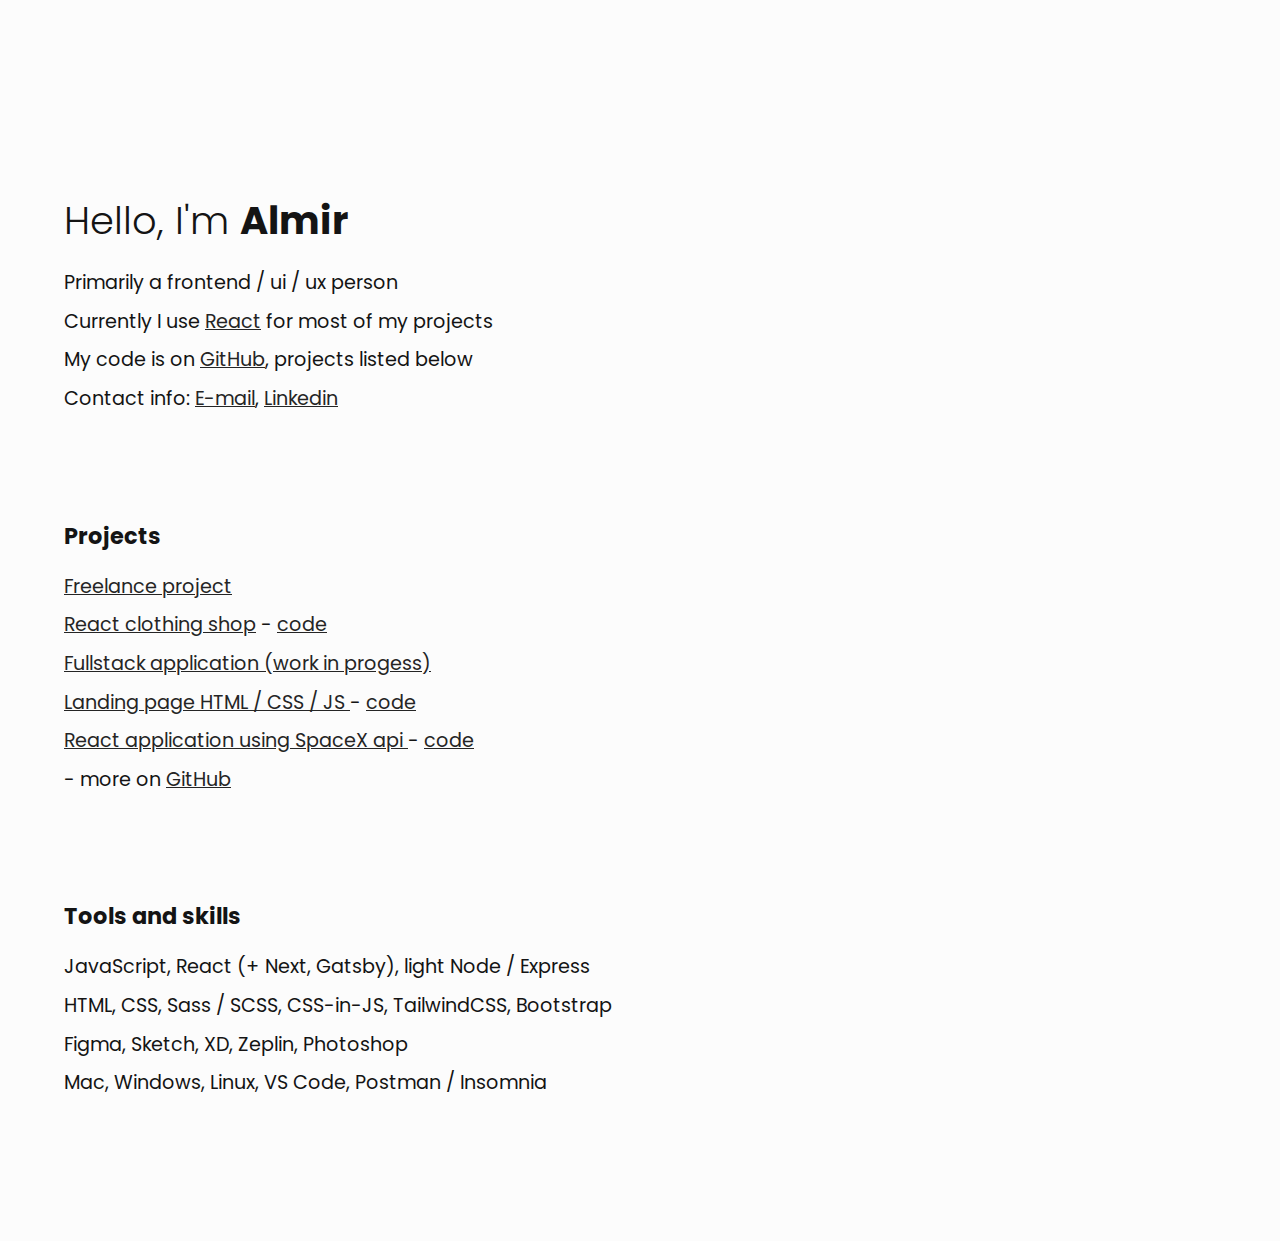
==== commit c97cab51: "Add new project and update url" ====
--- a/index.html
+++ b/index.html
@@ -57,6 +57,13 @@
             <ul>
               <li>
                 <span>
+                  <a target="_blank" href="https://smail.design"
+                    >Freelance project</a
+                  >
+                </span>
+              </li>
+              <li>
+                <span>
                   <a target="_blank" href="https://finir.netlify.app"
                     >React clothing shop</a
                   >
@@ -79,7 +86,7 @@
               </li>
               <li>
                 <span>
-                  <a target="_blank" href="https://almir.dev/nowLIVE/"
+                  <a target="_blank" href="https://almirmujic.com/nowLIVE/"
                     >Landing page HTML / CSS / JS
                   </a>
                   -
